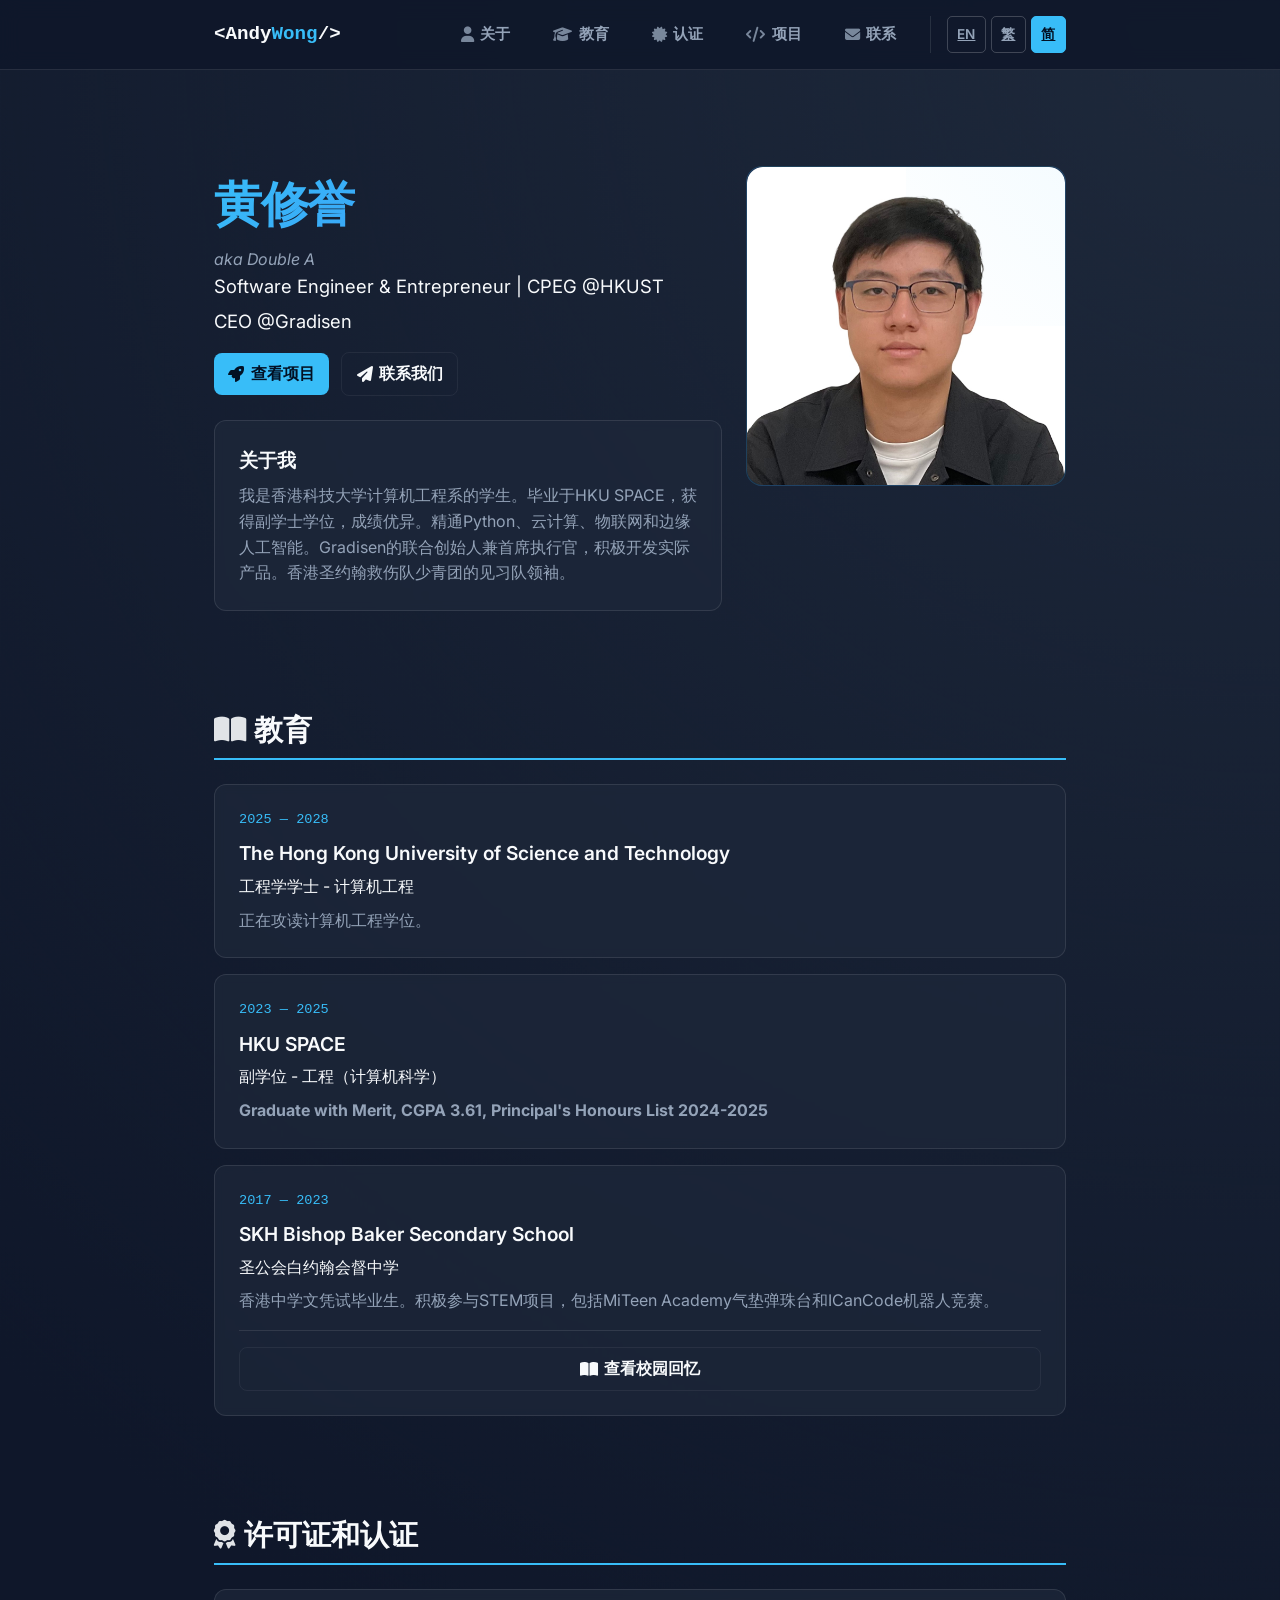
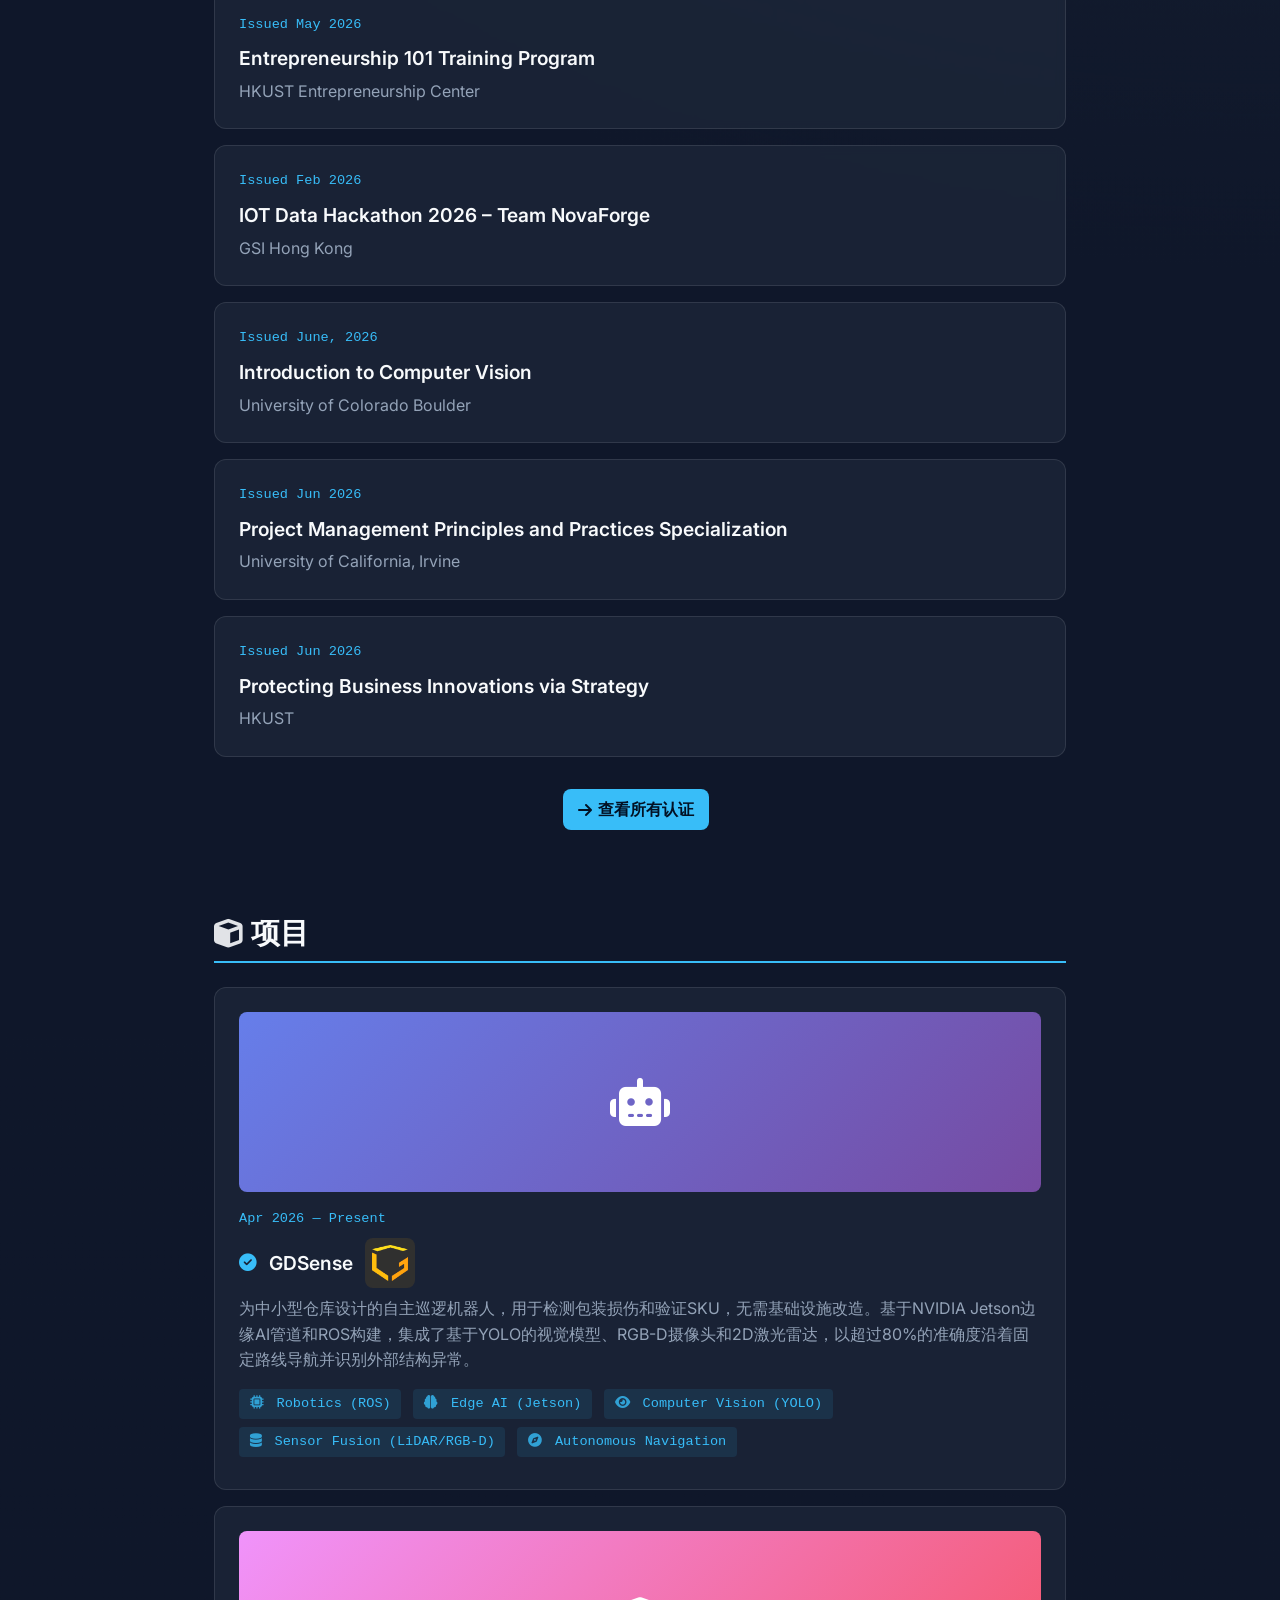
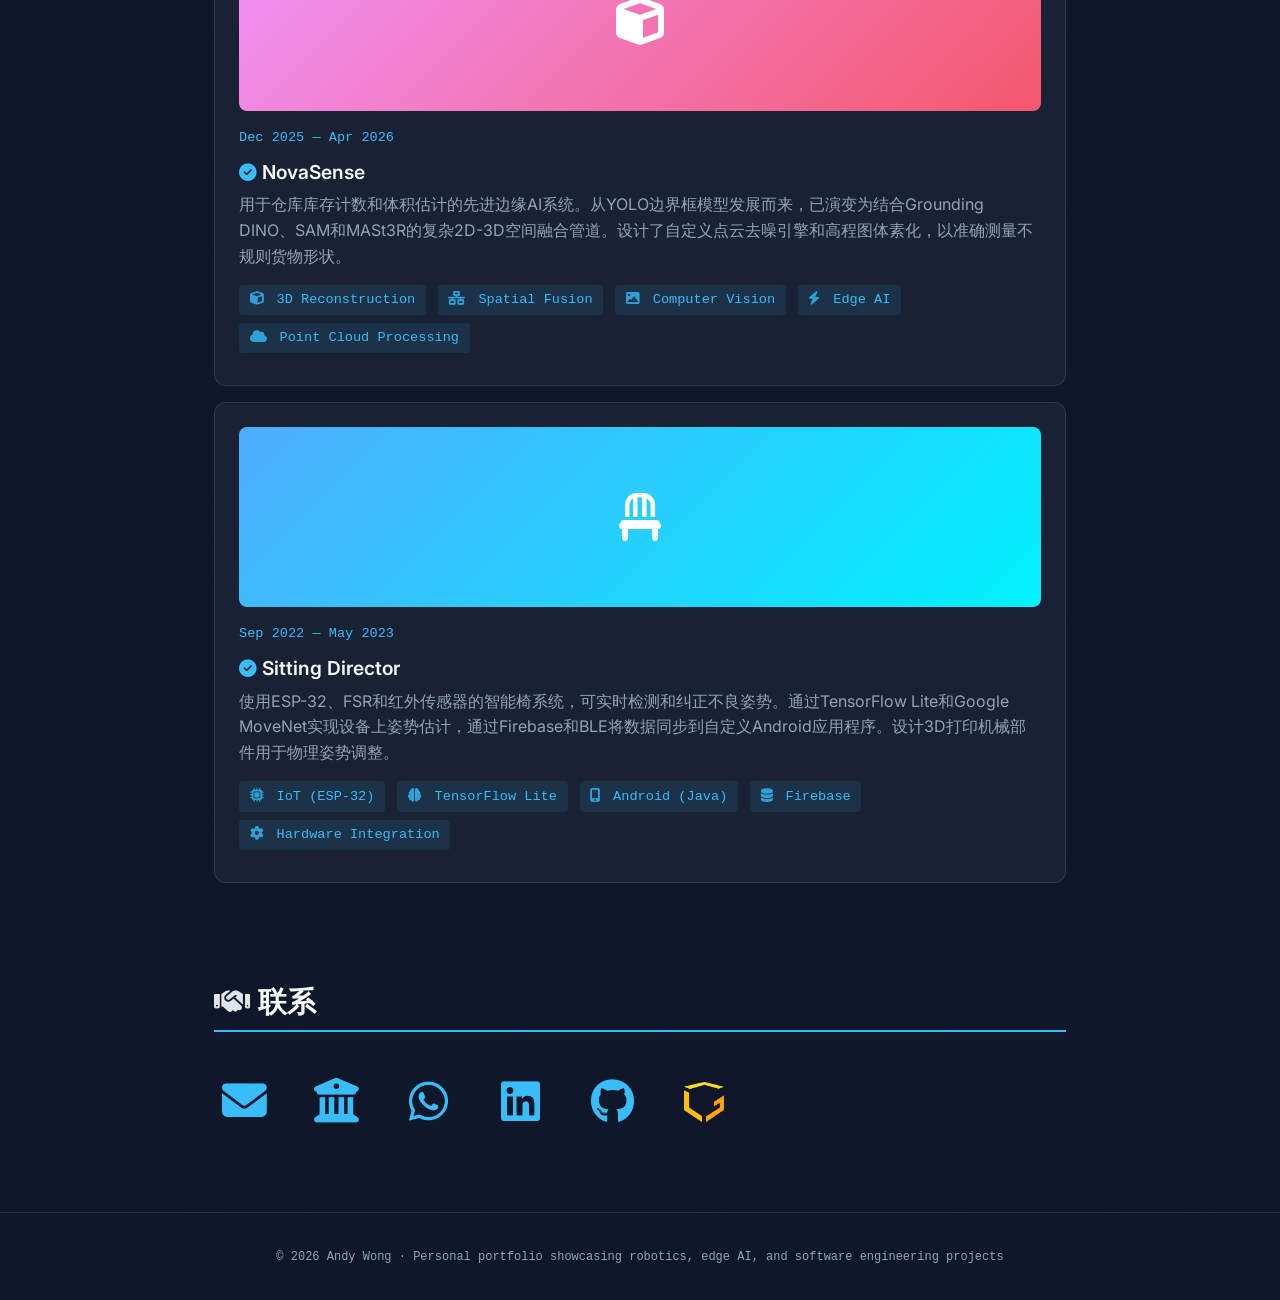
==== cn/index.html @ 6627f2ce "update lang and seo" ====
<!DOCTYPE html>
<html lang="zh-Hans" style="scroll-behavior: smooth;">
<head>
  <meta charset="UTF-8">
  <meta name="viewport" content="width=device-width, initial-scale=1.0">
  <meta name="description" content="Andy Wong (黄修誉, AA, DoubleA0605) 的作品集 - 软件工程师、创业家、Gradisen CEO。专精机器人、边缘AI、计算机视觉和物联网。">
  <meta name="keywords" content="Andy Wong, Wong Sau Yu, AA, AA_65, DoubleA0605, 黃修譽, sywongca, sywongca@connect.ust.hk, Gradisen, GDSense, NovaSense, NovaForge, software engineer, robotics, edge AI, computer vision, IoT, Python, YOLO, ROS, Jetson, entrepreneur, Hong Kong, HKUST, CEO, autonomous robot, warehouse automation, 3D reconstruction, point cloud processing">
  <meta name="author" content="Andy Wong">
  <meta name="theme-color" content="#0f172a">
  <meta property="og:title" content="Andy Wong | 软件工程师 & 创业家">
  <meta property="og:description" content="Andy Wong (黄修誉, AA, DoubleA0605) 的作品集 - 软件工程师、创业家、Gradisen CEO。专精机器人、边缘AI、计算机视觉和物联网。">
  <meta property="og:type" content="profile">
  <meta property="og:profile:first_name" content="Andy">
  <meta property="og:profile:last_name" content="Wong">
  <meta property="og:profile:username" content="DoubleA0605">
  <meta name="twitter:card" content="summary">
  <meta name="twitter:title" content="Andy Wong | 软件工程师 & 创业家">
  <meta name="twitter:description" content="Andy Wong (黄修誉, AA, DoubleA0605) 的作品集 - 软件工程师、创业家、Gradisen CEO。专精机器人、边缘AI、计算机视觉和物联网。">
  <link rel="canonical" href="https://sywongca.student.ust.hk/cn/">
  <link rel="alternate" hreflang="en" href="https://sywongca.student.ust.hk/en/">
  <link rel="alternate" hreflang="zh-Hant" href="https://sywongca.student.ust.hk/hk/">
  <link rel="alternate" hreflang="zh-Hans" href="https://sywongca.student.ust.hk/cn/">
  <link rel="alternate" hreflang="x-default" href="https://sywongca.student.ust.hk/en/">
  <link rel="icon" href="../images/DoubleA_2.png" type="image/png">
  <title>Andy Wong | 软件工程师 & 创业家</title>
  <link rel="stylesheet" href="../styles.css">
  <link href="https://fonts.googleapis.com/css2?family=Inter:wght@400;600;800&display=swap" rel="stylesheet">
  <link rel="stylesheet" href="https://cdnjs.cloudflare.com/ajax/libs/font-awesome/6.4.0/css/all.min.css">
  <script src="../script.js" defer></script>
  
  <!-- JSON-LD Structured Data -->
  <script type="application/ld+json">
  {
    "@context": "https://schema.org",
    "@type": "Person",
    "name": "Andy Wong",
    "alternateName": [
      "Wong Sau Yu",
      "Double A",
      "AA",
      "AA_65",
      "DoubleA0605",
      "sywongca",
      "黃修譽",
      "Andy Wong 黃修譽",
      "黃修譽 Andy Wong",
      "Sau Yu Wong",
      "黃修譽 Wong Sau Yu",
      "Wong Sau Yu 黃修譽"
    ],
    "url": "https://sywongca.student.ust.hk/cn/",
    "email": ["andywong@gradisen.com", "sywongca@connect.ust.hk"],
    "telephone": "+852-5572-7280",
    "jobTitle": ["Software Engineer", "Entrepreneur", "CEO"],
    "affiliation": [
      {
        "@type": "Organization",
        "name": "Gradisen",
        "url": "https://gradisen.com"
      },
      {
        "@type": "EducationalOrganization",
        "name": "The Hong Kong University of Science and Technology",
        "alternateName": "HKUST"
      }
    ],
    "knowsAbout": [
      "Robotics",
      "Edge AI",
      "Computer Vision",
      "IoT",
      "Python",
      "Machine Learning",
      "ROS",
      "NVIDIA Jetson",
      "YOLO",
      "Point Cloud Processing",
      "3D Reconstruction",
      "Autonomous Navigation",
      "Sensor Fusion",
      "Warehouse Automation",
      "Gradisen",
      "GDSense",
      "NovaSense",
      "NovaForge"
    ],
    "sameAs": [
      "https://www.linkedin.com/in/sau-yu-wong-192387375",
      "https://github.com/DoubleA0605",
      "https://gradisen.com",
      "mailto:sywongca@connect.ust.hk"
    ],
    "description": "Software Engineer and Entrepreneur specializing in robotics, edge AI, computer vision, and IoT. CEO of Gradisen. Creator of GDSense autonomous patrol robot and NovaSense 3D inventory system. Also known as AA, Double A, DoubleA0605, Wong Sau Yu, and 黃修譽."
  }
  </script>

  <script type="application/ld+json">
  {
    "@context": "https://schema.org",
    "@type": "BreadcrumbList",
    "itemListElement": [
      {
        "@type": "ListItem",
        "position": 1,
        "name": "Home",
        "item": "https://sywongca.student.ust.hk/cn/"
      },
      {
        "@type": "ListItem",
        "position": 2,
        "name": "About",
        "item": "https://sywongca.student.ust.hk/cn/#about"
      },
      {
        "@type": "ListItem",
        "position": 3,
        "name": "Projects",
        "item": "https://sywongca.student.ust.hk/cn/#projects"
      }
    ]
  }
  </script>

  <!-- Organization Schema for Gradisen -->
  <script type="application/ld+json">
  {
    "@context": "https://schema.org",
    "@type": "Organization",
    "name": "Gradisen",
    "url": "https://gradisen.com",
    "founder": {
      "@type": "Person",
      "name": "Andy Wong",
      "alternateName": ["Wong Sau Yu", "黃修譽", "DoubleA0605", "AA"]
    },
    "description": "Innovative robotics and edge AI solutions for warehouse automation",
    "knowsAbout": ["GDSense", "autonomous robots", "warehouse automation", "edge AI"]
  }
  </script>

  <!-- Software Application Schema for Projects -->
  <script type="application/ld+json">
  {
    "@context": "https://schema.org",
    "@type": "SoftwareApplication",
    "name": "GDSense",
    "description": "Autonomous patrol robot for warehouse package damage detection and SKU verification using edge AI and computer vision",
    "creator": {
      "@type": "Person",
      "name": "Andy Wong",
      "url": "https://sywongca.student.ust.hk"
    },
    "producer": {
      "@type": "Organization",
      "name": "Gradisen",
      "url": "https://gradisen.com"
    }
  }
  </script>

  <script type="application/ld+json">
  {
    "@context": "https://schema.org",
    "@type": "SoftwareApplication",
    "name": "NovaSense",
    "description": "Advanced edge AI system for warehouse inventory counting and volumetric estimation using 3D reconstruction and point cloud processing",
    "creator": {
      "@type": "Person",
      "name": "Andy Wong",
      "url": "https://sywongca.student.ust.hk"
    }
  }
  </script>

  <!-- WebSite Schema with Sitelinks Searchbox -->
  <script type="application/ld+json">
  {
    "@context": "https://schema.org",
    "@type": "WebSite",
    "name": "Andy Wong | Software Engineer & Entrepreneur",
    "alternateName": ["Andy Wong Portfolio", "DoubleA0605", "AA Portfolio"],
    "url": "https://sywongca.student.ust.hk/cn/",
    "description": "Portfolio of Andy Wong (黃修譽, AA, DoubleA0605) - Software Engineer, Entrepreneur, and CEO of Gradisen. Specializing in robotics, edge AI, computer vision, and IoT.",
    "inLanguage": ["zh-Hans"],
    "potentialAction": {
      "@type": "SearchAction",
      "target": {
        "@type": "EntryPoint",
        "urlTemplate": "https://sywongca.student.ust.hk/?s={search_term_string}"
      },
      "query-input": "required name=search_term_string"
    }
  }
  </script>

  <!-- FAQPage Schema for GEO - helps AI-powered search engines understand Q&A content -->
  <script type="application/ld+json">
  {
    "@context": "https://schema.org",
    "@type": "FAQPage",
    "mainEntity": [
      {
        "@type": "Question",
        "name": "Who is Andy Wong?",
        "acceptedAnswer": {
          "@type": "Answer",
          "text": "Andy Wong (also known as Wong Sau Yu, 黃修譽, Double A, AA, or DoubleA0605) is a Software Engineer and Entrepreneur based in Hong Kong. He is the CEO and Co-founder of Gradisen, a company specializing in robotics and edge AI solutions for warehouse automation. He is currently pursuing a BEng in Computer Engineering at HKUST."
        }
      },
      {
        "@type": "Question",
        "name": "What is Gradisen?",
        "acceptedAnswer": {
          "@type": "Answer",
          "text": "Gradisen is an innovative robotics and edge AI company founded by Andy Wong that develops autonomous solutions for warehouse automation. Its flagship product, GDSense, is an autonomous patrol robot that detects packaging damage and verifies SKUs using computer vision and sensor fusion technology."
        }
      },
      {
        "@type": "Question",
        "name": "What technologies does Andy Wong specialize in?",
        "acceptedAnswer": {
          "@type": "Answer",
          "text": "Andy Wong specializes in robotics (ROS), edge AI (NVIDIA Jetson), computer vision (YOLO, Grounding DINO, SAM), 3D reconstruction (MASt3R), point cloud processing, IoT (ESP-32), and full-stack development with Python. He also has expertise in autonomous navigation, sensor fusion (LiDAR/RGB-D), and warehouse automation systems."
        }
      },
      {
        "@type": "Question",
        "name": "What is GDSense?",
        "acceptedAnswer": {
          "@type": "Answer",
          "text": "GDSense is an autonomous patrol robot built by Andy Wong and Gradisen for small-to-medium warehouses. It uses an NVIDIA Jetson edge-AI pipeline with ROS, integrating a YOLO-based vision model, RGB-D camera, and 2D LiDAR to navigate fixed routes and detect packaging damage and verify SKUs with over 80% accuracy — all without requiring warehouse infrastructure modifications."
        }
      },
      {
        "@type": "Question",
        "name": "What projects has Andy Wong created?",
        "acceptedAnswer": {
          "@type": "Answer",
          "text": "Andy Wong has created several notable projects: GDSense (autonomous warehouse patrol robot), NovaSense (3D inventory counting system using edge AI and point cloud processing), and Sitting Director (smart posture-correcting chair with TensorFlow Lite and IoT). He also led Team NovaForge in the IOT Data Hackathon 2026."
        }
      }
    ]
  }
  </script>

  <!-- ProfilePage Schema -->
  <script type="application/ld+json">
  {
    "@context": "https://schema.org",
    "@type": "ProfilePage",
    "mainEntity": {
      "@type": "Person",
      "name": "Andy Wong",
      "alternateName": [
        "Wong Sau Yu",
        "Double A",
        "AA",
        "AA_65",
        "DoubleA0605",
        "sywongca",
        "黃修譽",
        "Andy Wong 黃修譽",
        "黃修譽 Andy Wong",
        "Sau Yu Wong",
        "黃修譽 Wong Sau Yu",
        "Wong Sau Yu 黃修譽"
      ],
      "url": "https://sywongca.student.ust.hk/cn/",
      "image": "https://sywongca.student.ust.hk/images/personal_image.png",
      "email": ["andywong@gradisen.com", "sywongca@connect.ust.hk"],
      "telephone": "+852-5572-7280",
      "jobTitle": ["Software Engineer", "Entrepreneur", "CEO"],
      "worksFor": {
        "@type": "Organization",
        "name": "Gradisen",
        "url": "https://gradisen.com"
      },
      "alumniOf": [
        {
          "@type": "CollegeOrUniversity",
          "name": "The Hong Kong University of Science and Technology",
          "alternateName": "HKUST"
        },
        {
          "@type": "CollegeOrUniversity",
          "name": "HKU SPACE"
        },
        {
          "@type": "School",
          "name": "SKH Bishop Baker Secondary School",
          "alternateName": "聖公會白約翰會督中學"
        }
      ],
      "knowsAbout": [
        "Robotics",
        "Edge AI",
        "Computer Vision",
        "IoT",
        "Python",
        "Machine Learning",
        "ROS",
        "NVIDIA Jetson",
        "YOLO",
        "3D Reconstruction",
        "Point Cloud Processing",
        "Autonomous Navigation",
        "Sensor Fusion",
        "Warehouse Automation"
      ],
      "sameAs": [
        "https://www.linkedin.com/in/sau-yu-wong-192387375",
        "https://github.com/DoubleA0605",
        "https://gradisen.com",
        "mailto:sywongca@connect.ust.hk"
      ],
      "description": "Software Engineer and Entrepreneur specializing in robotics, edge AI, computer vision, and IoT. CEO of Gradisen. Creator of GDSense autonomous patrol robot and NovaSense 3D inventory system."
    }
  }
  </script>
</head>
<body>

  <nav class="navbar">
    <div class="container nav-inner">
      <a href="../cn/index.html" class="logo">&lt;Andy<span>Wong</span>/&gt;</a>
      <button class="nav-toggle" aria-expanded="false" aria-label="Toggle navigation">
        <span class="hamburger"></span>
      </button>
      <div class="nav-menu">
        <ul class="nav-links">
          <li><a href="#about"><i class="fas fa-user"></i> <span data-i18n="navAbout">关于</span></a></li>
          <li><a href="#education"><i class="fas fa-graduation-cap"></i> <span data-i18n="navEducation">教育</span></a></li>
          <li><a href="#certifications"><i class="fas fa-certificate"></i> <span data-i18n="navCertifications">认证</span></a></li>
          <li><a href="#projects"><i class="fas fa-code"></i> <span data-i18n="navProjects">项目</span></a></li>
          <li><a href="#contact"><i class="fas fa-envelope"></i> <span data-i18n="navContact">联系</span></a></li>
        </ul>
        <div class="lang-switcher">
          <a href="../en/index.html" class="lang-btn" hreflang="en">EN</a>
          <a href="../hk/index.html" class="lang-btn" hreflang="zh-Hant">繁</a>
          <a href="../cn/index.html" class="lang-btn lang-active" hreflang="zh-Hans">简</a>
        </div>
      </div>
    </div>
  </nav>

  <main class="container" itemscope itemtype="https://schema.org/ProfilePage">
    
    <section id="about" class="hero" style="margin-top: 4rem;" itemprop="mainEntity" itemscope itemtype="https://schema.org/Person">
      <div class="hero-grid">
        <div class="hero-content">
          <h1 data-i18n="heroTitle" itemprop="name">黄修誉</h1>
          <p class="aka" data-i18n="heroAka">aka Double A</p>
          <p class="lead" data-i18n="heroSubtitle"><span itemprop="jobTitle">Software Engineer</span> & <span itemprop="jobTitle">Entrepreneur</span> | CPEG @HKUST </p>
          <p class="lead" data-i18n="heroSubtitle2">CEO @<span itemprop="worksFor" itemscope itemtype="https://schema.org/Organization"><span itemprop="url">Gradisen</span></span></p>

          <div class="hero-cta" style="margin-top:1rem;">
            <a class="btn" href="#projects"><i class="fas fa-rocket"></i> <span data-i18n="viewProjects">查看项目</span></a>
            <a class="btn btn-ghost" href="#contact"><i class="fas fa-paper-plane"></i> <span data-i18n="getInTouch">联系我们</span></a>
          </div>

          <div class="card" style="margin-top:1.5rem;">
            <h3 data-i18n="aboutMeTitle">关于我</h3>
            <p style="margin-top: 0.5rem;" data-i18n="aboutMeText" itemprop="description">我是香港科技大学计算机工程系的学生。毕业于HKU SPACE，获得副学士学位，成绩优异。精通Python、云计算、物联网和边缘人工智能。Gradisen的联合创始人兼首席执行官，积极开发实际产品。香港圣约翰救伤队少青团的见习队领袖。</p>
          </div>
        </div>
        <div class="hero-aside">
          <div class="hero-avatar highlight">
            <img src="../images/personal_image.png" alt="Andy Wong (黃修譽) - Software Engineer & Entrepreneur" width="320" height="320" loading="eager" decoding="async" itemprop="image">
          </div>
        </div>
      </div>
    </section>

    <section id="education">
      <h2><i class="fas fa-book-open"></i> <span data-i18n="educationTitle">教育</span></h2>
      
      <div class="card" itemscope itemtype="https://schema.org/EducationalOccupationalProgram">
        <div class="card-meta"><time datetime="2025">2025</time> — <time datetime="2028">2028</time></div>
        <h3 itemprop="provider" itemscope itemtype="https://schema.org/CollegeOrUniversity"><span itemprop="name">The Hong Kong University of Science and Technology</span></h3>
        <p style="color: var(--text-main); margin-bottom: 0.5rem;" data-i18n="hkustDegree" itemprop="name">工程学学士 - 计算机工程</p>
        <p data-i18n="hkustText">正在攻读计算机工程学位。</p>
      </div>

      <div class="card" itemscope itemtype="https://schema.org/EducationalOccupationalProgram">
        <div class="card-meta"><time datetime="2023">2023</time> — <time datetime="2025">2025</time></div>
        <h3 itemprop="provider" itemscope itemtype="https://schema.org/CollegeOrUniversity"><span itemprop="name">HKU SPACE</span></h3>
        <p style="color: var(--text-main); margin-bottom: 0.5rem;" data-i18n="hkuspaceDegree" itemprop="name">副学位 - 工程（计算机科学）</p>
        <p data-i18n="hkuspaceText"><strong>Graduate with Merit, CGPA 3.61, Principal's Honours List 2024-2025</strong> </p>
      </div>

      <div class="card" itemscope itemtype="https://schema.org/EducationalOccupationalProgram">
        <div class="card-meta"><time datetime="2017">2017</time> — <time datetime="2023">2023</time></div>
        <h3 itemprop="provider" itemscope itemtype="https://schema.org/School"><span itemprop="name">SKH Bishop Baker Secondary School</span></h3>
        <p style="color: var(--text-main); margin-bottom: 0.5rem;" data-i18n="skhbbssName" itemprop="name">圣公会白约翰会督中学</p>
        <p data-i18n="skhbbssText">香港中学文凭试毕业生。积极参与STEM项目，包括MiTeen Academy气垫弹珠台和ICanCode机器人竞赛。</p>
        <div style="margin-top: 1rem; padding-top: 1rem; border-top: 1px solid var(--border-color);">
          <a href="../cn/secondary-school.html" class="btn btn-ghost" style="width: 100%; text-align: center; justify-content: center;">
            <i class="fas fa-book-open"></i> <span data-i18n="seeSchoolMemories">查看校园回忆</span>
          </a>
        </div>
      </div>
    </section>

    <section id="certifications">
      <h2><i class="fas fa-award"></i> <span data-i18n="certificationsTitle">许可证和认证</span></h2>
      
      <div class="card">
        <div class="card-meta">Issued May 2026</div>
        <h3>Entrepreneurship 101 Training Program</h3>
        <p>HKUST Entrepreneurship Center</p>
      </div>

      <div class="card">
        <div class="card-meta">Issued Feb 2026</div>
        <h3>IOT Data Hackathon 2026 – Team NovaForge</h3>
        <p>GSI Hong Kong</p>
      </div>

      <div class="card">
        <div class="card-meta">Issued June, 2026</div>
        <h3>Introduction to Computer Vision</h3>
        <p>University of Colorado Boulder</p>
      </div>

      <div class="card">
        <div class="card-meta">Issued Jun 2026</div>
        <h3>Project Management Principles and Practices Specialization</h3>
        <p>University of California, Irvine</p>
      </div>

      <div class="card">
        <div class="card-meta">Issued Jun 2026</div>
        <h3>Protecting Business Innovations via Strategy</h3>
        <p>HKUST</p>
      </div>

      <div style="text-align: center; margin-top: 2rem;">
        <a href="../cn/certifications.html" class="btn"><i class="fas fa-arrow-right"></i> <span data-i18n="seeAllCertifications">查看所有认证</span></a>
      </div>
    </section>

    <section id="projects">
      <h2><i class="fas fa-cube"></i> <span data-i18n="projectsTitle">项目</span></h2>

      <div class="card project-card" itemscope itemtype="https://schema.org/SoftwareApplication">
        <div class="project-image" style="background: linear-gradient(135deg, #667eea 0%, #764ba2 100%); display: flex; align-items: center; justify-content: center; font-size: 3rem; color: white; min-height: 180px; border-radius: 8px; margin-bottom: 1rem;">
          <i class="fas fa-robot"></i>
        </div>
        <div class="card-meta"><time datetime="2026-04">Apr 2026</time> — Present</div>
        <h3 style="display: flex; align-items: center; flex-wrap: wrap; gap: 12px;">
          <i class="fas fa-check-circle" style="color: var(--accent-primary); font-size: 1.1rem;"></i> <span itemprop="name">GDSense</span>
          <a href="https://gradisen.com" target="_blank" rel="noopener noreferrer" class="btn-gradisen" title="Visit Gradisen">
            <img src="../images/gradisen-logo.png" alt="Gradisen" class="gradisen-logo" loading="lazy" decoding="async">
          </a>
        </h3>
        <p style="margin-bottom: 1rem; margin-top: 0.5rem;" data-i18n="gdSenseDesc" itemprop="description">为中小型仓库设计的自主巡逻机器人，用于检测包装损伤和验证SKU，无需基础设施改造。基于NVIDIA Jetson边缘AI管道和ROS构建，集成了基于YOLO的视觉模型、RGB-D摄像头和2D激光雷达，以超过80%的准确度沿着固定路线导航并识别外部结构异常。</p>
        <div>
          <span class="tech-tag"><i class="fas fa-microchip"></i> Robotics (ROS)</span>
          <span class="tech-tag"><i class="fas fa-brain"></i> Edge AI (Jetson)</span>
          <span class="tech-tag"><i class="fas fa-eye"></i> Computer Vision (YOLO)</span>
          <span class="tech-tag"><i class="fas fa-database"></i> Sensor Fusion (LiDAR/RGB-D)</span>
          <span class="tech-tag"><i class="fas fa-compass"></i> Autonomous Navigation</span>
        </div>
      </div>

      <div class="card project-card" itemscope itemtype="https://schema.org/SoftwareApplication">
        <div class="project-image" style="background: linear-gradient(135deg, #f093fb 0%, #f5576c 100%); display: flex; align-items: center; justify-content: center; font-size: 3rem; color: white; min-height: 180px; border-radius: 8px; margin-bottom: 1rem;">
          <i class="fas fa-cube"></i>
        </div>
        <div class="card-meta"><time datetime="2025-12">Dec 2025</time> — <time datetime="2026-04">Apr 2026</time></div>
        <h3><i class="fas fa-check-circle" style="color: var(--accent-primary); font-size: 1.1rem;"></i> <span itemprop="name">NovaSense</span></h3>
        <p style="margin-bottom: 1rem;" data-i18n="novaSenseDesc" itemprop="description">用于仓库库存计数和体积估计的先进边缘AI系统。从YOLO边界框模型发展而来，已演变为结合Grounding DINO、SAM和MASt3R的复杂2D-3D空间融合管道。设计了自定义点云去噪引擎和高程图体素化，以准确测量不规则货物形状。</p>
        <div>
          <span class="tech-tag"><i class="fas fa-cube"></i> 3D Reconstruction</span>
          <span class="tech-tag"><i class="fas fa-network-wired"></i> Spatial Fusion</span>
          <span class="tech-tag"><i class="fas fa-image"></i> Computer Vision</span>
          <span class="tech-tag"><i class="fas fa-bolt"></i> Edge AI</span>
          <span class="tech-tag"><i class="fas fa-cloud"></i> Point Cloud Processing</span>
        </div>
      </div>

      <div class="card project-card" itemscope itemtype="https://schema.org/SoftwareApplication">
        <div class="project-image" style="background: linear-gradient(135deg, #4facfe 0%, #00f2fe 100%); display: flex; align-items: center; justify-content: center; font-size: 3rem; color: white; min-height: 180px; border-radius: 8px; margin-bottom: 1rem;">
          <i class="fas fa-chair"></i>
        </div>
        <div class="card-meta"><time datetime="2022-09">Sep 2022</time> — <time datetime="2023-05">May 2023</time></div>
        <h3><i class="fas fa-check-circle" style="color: var(--accent-primary); font-size: 1.1rem;"></i> <span itemprop="name">Sitting Director</span></h3>
        <p style="margin-bottom: 1rem;" data-i18n="sittingDirectorDesc" itemprop="description">使用ESP-32、FSR和红外传感器的智能椅系统，可实时检测和纠正不良姿势。通过TensorFlow Lite和Google MoveNet实现设备上姿势估计，通过Firebase和BLE将数据同步到自定义Android应用程序。设计3D打印机械部件用于物理姿势调整。</p>
        <div>
          <span class="tech-tag"><i class="fas fa-microchip"></i> IoT (ESP-32)</span>
          <span class="tech-tag"><i class="fas fa-brain"></i> TensorFlow Lite</span>
          <span class="tech-tag"><i class="fas fa-mobile-alt"></i> Android (Java)</span>
          <span class="tech-tag"><i class="fas fa-database"></i> Firebase</span>
          <span class="tech-tag"><i class="fas fa-cog"></i> Hardware Integration</span>
        </div>
      </div>
    </section>

    <section id="contact">
      <h2><i class="fas fa-handshake"></i> <span data-i18n="contactTitle">联系</span></h2>
      <div class="contact-icons" itemscope itemtype="https://schema.org/ContactPoint">
        <meta itemprop="contactType" content="Professional contact">
        <a href="mailto:andywong@gradisen.com" class="icon-link" title="Email" itemprop="email">
          <i class="fas fa-envelope"></i>
          <span class="sr-only">Email Andy Wong</span>
        </a>

        <a href="mailto:sywongca@connect.ust.hk" class="icon-link" title="HKUST Email">
          <i class="fas fa-building-columns"></i>
          <span class="sr-only">HKUST Email: sywongca@connect.ust.hk</span>
        </a>
        
        <a href="https://wa.me/85255727280" target="_blank" rel="noopener noreferrer" class="icon-link" title="WhatsApp">
          <i class="fab fa-whatsapp"></i>
          <span class="sr-only">WhatsApp Andy Wong</span>
        </a>
        
        <a href="https://www.linkedin.com/in/sau-yu-wong-192387375" target="_blank" rel="noopener noreferrer" class="icon-link" title="LinkedIn" itemprop="sameAs">
          <i class="fab fa-linkedin"></i>
          <span class="sr-only">LinkedIn Profile</span>
        </a>
        
        <a href="https://github.com/DoubleA0605" target="_blank" rel="noopener noreferrer" class="icon-link" title="GitHub" itemprop="sameAs">
          <i class="fab fa-github"></i>
          <span class="sr-only">GitHub Profile</span>
        </a>

        <a href="https://gradisen.com" target="_blank" rel="noopener noreferrer" class="icon-link" title="Gradisen">
          <img src="../images/gradisen-logo.png" alt="Gradisen" class="gradisen-logo-icon" loading="lazy" decoding="async">
          <span class="sr-only">Gradisen Website</span>
        </a>
      </div>
    </section>

  </main>

  <footer itemscope itemtype="https://schema.org/WPFooter">
    <div class="container">
      <small>© <time datetime="2026">2026</time> <span itemprop="copyrightHolder">Andy Wong</span> · <span itemprop="description">Personal portfolio showcasing robotics, edge AI, and software engineering projects</span></small>
    </div>
  </footer>

</body>
</html>
---- styles.css ----
/* ---------------------------------
    GLOBAL & RESET (IT DARK THEME)
--------------------------------- */
:root {
  --bg-dark: #0f172a;
  --bg-card: rgba(30, 41, 59, 0.7);
  --text-main: #f8fafc;
  --text-muted: #94a3b8;
  --accent-primary: #38bdf8;
  --accent-secondary: #3b82f6;
  --border-color: rgba(255, 255, 255, 0.1);
}

* {
  margin: 0;
  padding: 0;
  box-sizing: border-box;
}

body {
  font-family: 'Inter', system-ui, -apple-system, sans-serif;
  background: var(--bg-dark);
  background-image: radial-gradient(circle at top right, #1e293b, transparent 40%),
                    radial-gradient(circle at bottom left, #0f172a, transparent 40%);
  color: var(--text-main);
  line-height: 1.6;
  min-height: 100vh;
  overflow-x: hidden;
}

.container {
  max-width: 900px;
  margin: 0 auto;
  padding: 0 24px;
}

/* ---------------------------------
    TYPOGRAPHY
--------------------------------- */
h1 {
  font-size: 3rem;
  font-weight: 800;
  letter-spacing: -0.03em;
  background: linear-gradient(135deg, var(--accent-primary), var(--accent-secondary));
  -webkit-background-clip: text;
  background-clip: text;
  color: transparent;
  margin-bottom: 0.5rem;
}

h2 {
  font-size: 1.8rem;
  font-weight: 700;
  margin: 3rem 0 1.5rem;
  display: inline-block;
  border-bottom: 2px solid var(--accent-primary);
  padding-bottom: 0.3rem;
  transition: all 0.3s ease;
  display: flex;
  align-items: center;
  gap: 0.5rem;
}

h2 i {
  opacity: 0.9;
  transition: all 0.3s ease;
}

section:hover h2 i {
  transform: rotate(10deg) scale(1.1);
  opacity: 1;
}

h3 {
  font-size: 1.2rem;
  font-weight: 600;
  color: var(--text-main);
  margin-bottom: 0.3rem;
}

p {
  color: var(--text-muted);
}

.tech-tag {
  font-family: 'Courier New', Courier, monospace;
  font-size: 0.85rem;
  color: var(--accent-primary);
  background: rgba(56, 189, 248, 0.1);
  padding: 0.2rem 0.6rem;
  border-radius: 4px;
  display: inline-block;
  margin-right: 0.5rem;
  margin-bottom: 0.5rem;
  transition: all 0.3s ease;
  border: 1px solid transparent;
}

.tech-tag:hover {
  background: rgba(56, 189, 248, 0.2);
  border-color: var(--accent-primary);
  transform: translateY(-2px);
}

.tech-tag i {
  margin-right: 0.3rem;
  opacity: 0.8;
}

/* ---------------------------------
    NAVBAR
--------------------------------- */
.navbar {
  background: rgba(15, 23, 42, 0.85);
  backdrop-filter: blur(10px);
  border-bottom: 1px solid var(--border-color);
  position: sticky;
  top: 0;
  z-index: 100;
}

.navbar .container {
  display: flex;
  justify-content: space-between;
  align-items: center;
  padding: 1rem 24px;
}

.logo {
  font-weight: 700;
  font-size: 1.2rem;
  color: var(--text-main);
  text-decoration: none;
  font-family: 'Courier New', Courier, monospace;
}

.logo span {
  color: var(--accent-primary);
}

.nav-links {
  display: flex;
  gap: 1.5rem;
  list-style: none;
}

.nav-links a {
  text-decoration: none;
  color: var(--text-muted);
  font-weight: 500;
  font-size: 0.95rem;
  transition: color 0.3s;
}

.nav-links a:hover {
  color: var(--accent-primary);
}

/* ---------------------------------
    CARDS & SECTIONS
--------------------------------- */
section {
  padding-top: 2rem;
}

.card {
  background: var(--bg-card);
  border: 1px solid var(--border-color);
  border-radius: 12px;
  padding: 1.5rem;
  margin-bottom: 1rem;
  backdrop-filter: blur(5px);
  transition: all 0.3s cubic-bezier(0.4, 0, 0.2, 1);
  position: relative;
  overflow: hidden;
}

.card::before {
  content: '';
  position: absolute;
  top: -50%;
  right: -50%;
  width: 200%;
  height: 200%;
  background: radial-gradient(circle, rgba(56, 189, 248, 0.1) 0%, transparent 70%);
  transition: all 0.6s ease;
  opacity: 0;
  pointer-events: none;
  z-index: 0;
}

.card > * {
  position: relative;
  z-index: 1;
}

.card:hover {
  transform: translateY(-6px);
  border-color: var(--accent-secondary);
  box-shadow: 0 20px 40px -15px rgba(59, 130, 246, 0.4);
}

/* Cards with clickable buttons inside — override overflow */
.card .btn {
  position: relative;
  z-index: 1;
}

.card:has(.btn) {
  overflow: visible;
}

.card-meta {
  font-size: 0.85rem;
  color: var(--accent-primary);
  margin-bottom: 0.5rem;
  font-family: 'Courier New', Courier, monospace;
}

.contact-grid {
  display: grid;
  grid-template-columns: repeat(auto-fit, minmax(250px, 1fr));
  gap: 1rem;
}

/* Icon-only contact links */
.contact-icons {
  display: flex;
  gap: 2rem;
  justify-content: flex-start;
  flex-wrap: wrap;
  margin-top: 1.5rem;
  padding: 1rem 0;
}

.icon-link {
  font-size: 2.8rem;
  color: var(--accent-primary);
  text-decoration: none;
  display: inline-flex;
  align-items: center;
  justify-content: center;
  width: 60px;
  height: 60px;
  border-radius: 12px;
  background: transparent;
  border: 2px solid transparent;
  transition: all 0.3s cubic-bezier(0.4, 0, 0.2, 1);
  position: relative;
  overflow: hidden;
}

.icon-link::before {
  content: '';
  position: absolute;
  top: -50%;
  left: -50%;
  width: 200%;
  height: 200%;
  background: radial-gradient(circle, rgba(56, 189, 248, 0.2), transparent);
  transition: all 0.6s ease;
  opacity: 0;
}

.icon-link:hover {
  color: var(--accent-secondary);
  background: rgba(56, 189, 248, 0.1);
  border-color: var(--accent-primary);
  transform: translateY(-6px) scale(1.12);
  box-shadow: 0 12px 24px rgba(56, 189, 248, 0.2);
}

.icon-link:hover::before {
  opacity: 1;
  top: -20%;
  left: -20%;
}

/* Gradisen Logo Button */
.btn-gradisen {
  display: inline-flex;
  align-items: center;
  justify-content: center;
  width: 50px;
  height: 50px;
  border-radius: 8px;
  background: rgba(255, 165, 0, 0.1);
  border: 2px solid transparent;
  text-decoration: none;
  cursor: pointer;
  transition: all 0.3s cubic-bezier(0.4, 0, 0.2, 1);
  position: relative;
  overflow: hidden;
}

.btn-gradisen::before {
  content: '';
  position: absolute;
  top: -50%;
  left: -50%;
  width: 200%;
  height: 200%;
  background: radial-gradient(circle, rgba(255, 165, 0, 0.3), transparent);
  transition: all 0.6s ease;
  opacity: 0;
}

.btn-gradisen:hover {
  background: rgba(255, 165, 0, 0.2);
  border-color: #FFA500;
  transform: translateY(-4px) scale(1.1);
  box-shadow: 0 12px 24px rgba(255, 165, 0, 0.25);
}

.btn-gradisen:hover::before {
  opacity: 1;
  top: -20%;
  left: -20%;
}

.gradisen-logo {
  width: 36px;
  height: 36px;
  filter: brightness(1.2);
  transition: all 0.3s ease;
}

.btn-gradisen:hover .gradisen-logo {
  filter: brightness(1.4) drop-shadow(0 0 8px rgba(255, 165, 0, 0.5));
}

.gradisen-logo-icon {
  width: 40px;
  height: 40px;
  filter: brightness(1.2);
  transition: all 0.3s ease;
}

.icon-link:has(.gradisen-logo-icon):hover .gradisen-logo-icon {
  filter: brightness(1.4) drop-shadow(0 0 8px rgba(255, 165, 0, 0.5));
}



.contact-icon {
  font-size: 2.5rem;
  color: var(--accent-primary);
  margin-bottom: 0.5rem;
  display: block;
  transition: all 0.3s ease;
}

.contact-card:hover .contact-icon {
  transform: translateY(-8px) scale(1.15);
  color: var(--accent-secondary);
  filter: drop-shadow(0 8px 12px rgba(56, 189, 248, 0.4));
}

/* School Memories Page */
.school-logo-img {
  display: block;
  margin: 0 auto;
  filter: drop-shadow(0 4px 12px rgba(0,0,0,0.3));
}

.project-image-img {
  display: block;
  object-fit: cover;
  transition: transform 0.3s ease;
}

.project-image-img:hover {
  transform: scale(1.02);
}

blockquote p {
  margin-bottom: 0.5rem;
}

blockquote p:last-child {
  margin-bottom: 0;
}

/* Utility buttons */
.btn {
  display: inline-block;
  background: var(--accent-primary);
  color: #021124;
  padding: 0.5rem 0.9rem;
  border-radius: 8px;
  font-weight: 700;
  text-decoration: none;
  margin-right: 0.5rem;
  transition: all 0.3s cubic-bezier(0.4, 0, 0.2, 1);
  position: relative;
  overflow: hidden;
  display: inline-flex;
  align-items: center;
  gap: 0.4rem;
}

.btn::before {
  content: '';
  position: absolute;
  top: 50%;
  left: 50%;
  width: 0;
  height: 0;
  border-radius: 50%;
  background: rgba(255, 255, 255, 0.2);
  transform: translate(-50%, -50%);
  transition: width 0.6s, height 0.6s;
  pointer-events: none;
  z-index: 0;
}

.btn i, .btn span {
  position: relative;
  z-index: 1;
}

.btn:hover {
  transform: translateY(-3px);
  box-shadow: 0 12px 24px rgba(56,189,248,0.3);
}

.btn:hover::before {
  width: 300px;
  height: 300px;
}

.btn-ghost { 
  background: transparent; 
  color: var(--text-main); 
  border: 1px solid rgba(255,255,255,0.06);
}

.btn-ghost:hover {
  background: rgba(56, 189, 248, 0.1);
  border-color: var(--accent-primary);
}

/* NAV - mobile toggle */
.nav-inner { align-items: center; }
.nav-toggle { display: none; background: transparent; border: none; cursor: pointer; padding: 8px; }
.hamburger { width: 22px; height: 2px; background: var(--text-main); display: inline-block; position: relative; }
.hamburger::before, .hamburger::after { content: ''; position: absolute; left: 0; width: 22px; height: 2px; background: var(--text-main); transition: transform 0.18s ease; }
.hamburger::before { top: -7px; }
.hamburger::after { top: 7px; }
.nav-menu { display: flex; }
.nav-links { display: flex; gap: 1.5rem; list-style: none; }
.nav-links a {
  text-decoration: none;
  color: var(--text-muted);
  font-weight: 600;
  transition: all 0.3s ease;
  display: inline-flex;
  align-items: center;
  gap: 0.4rem;
  padding: 0.4rem 0.6rem;
  border-radius: 6px;
}

.nav-links a i {
  font-size: 0.95rem;
  opacity: 0.8;
  transition: all 0.3s ease;
}
.nav-links a.active, .nav-links a:hover { color: var(--accent-primary); }

/* HERO */
.lead { font-size: 1.15rem; color: var(--text-main); margin-bottom: 0.3rem; }
.mono { font-family: 'Courier New', monospace; }
.small { font-size: 0.9rem; color: var(--text-muted); }
.accent { color: #4ade80; }
.aka { font-size: 1rem; color: var(--text-muted); margin-top: -0.25rem; font-style: italic; }
.hero-grid { display: grid; grid-template-columns: 1fr 320px; gap: 1.5rem; align-items: start; }
.hero-aside {
  display: flex;
  justify-content: center;
}
.hero-avatar {
  border-radius: 16px;
  overflow: hidden;
  line-height: 0;
}
.hero-avatar img {
  display: block;
  width: 100%;
  height: auto;
  border-radius: 16px;
  object-fit: cover;
  aspect-ratio: 1 / 1;
}
.hero-aside .highlight {
  background: linear-gradient(180deg, rgba(59,130,246,0.12), rgba(56,189,248,0.05));
  border: 1px solid rgba(56,189,248,0.15);
  position: relative;
  overflow: hidden;
}

.hero-aside .highlight::after {
  content: '';
  position: absolute;
  top: -50%;
  right: -50%;
  width: 100%;
  height: 100%;
  background: radial-gradient(circle at top right, rgba(56, 189, 248, 0.1), transparent);
  animation: shimmer 3s ease-in-out infinite;
}

@keyframes shimmer {
  0%, 100% { transform: translate(0, 0); opacity: 0.5; }
  50% { transform: translate(30px, 30px); opacity: 1; }
}

/* ---------------------------------
    CERTIFICATION SKILLS & SEARCH
--------------------------------- */
.skill-tag {
  display: inline-block;
  background: rgba(56, 189, 248, 0.15);
  color: #38bdf8;
  padding: 0.3rem 0.8rem;
  border-radius: 20px;
  font-size: 0.8rem;
  font-weight: 500;
  border: 1px solid rgba(56, 189, 248, 0.3);
  transition: all 0.3s ease;
}

.skill-tag:hover {
  background: rgba(56, 189, 248, 0.25);
  border-color: rgba(56, 189, 248, 0.6);
}

.cert-search-input {
  transition: all 0.3s ease;
  font-family: 'Inter', system-ui, -apple-system, sans-serif;
}

.cert-search-input:focus {
  outline: none;
  border-color: var(--accent-primary) !important;
  box-shadow: 0 0 0 3px rgba(56, 189, 248, 0.1);
  background-color: rgba(30, 41, 59, 0.95) !important;
}

.cert-card {
  transition: all 0.3s ease;
}

.cert-card.hidden {
  display: none;
}

.cert-card:hover {
  transform: translateY(-2px);
  border-color: rgba(56, 189, 248, 0.4);
}

/* Project Cards */
.project-card {
  animation: fadeInUp 0.6s ease-out forwards;
}

.project-card:nth-child(1) { animation-delay: 0.1s; }
.project-card:nth-child(2) { animation-delay: 0.2s; }
.project-card:nth-child(3) { animation-delay: 0.3s; }

@keyframes fadeInUp {
  from {
    opacity: 0;
    transform: translateY(20px);
  }
  to {
    opacity: 1;
    transform: translateY(0);
  }
}

.project-image {
  animation: gradientShift 3s ease infinite;
  background-size: 200% 200%;
}

@keyframes gradientShift {
  0% { background-position: 0% 50%; }
  50% { background-position: 100% 50%; }
  100% { background-position: 0% 50%; }
}

/* ---------------------------------
    FOOTER
--------------------------------- */
footer {
  text-align: center;
  padding: 2rem 0;
  margin-top: 4rem;
  border-top: 1px solid var(--border-color);
  color: var(--text-muted);
  font-size: 0.9rem;
  font-family: 'Courier New', Courier, monospace;
}

/* ---------------------------------
    LANGUAGE SWITCHER
--------------------------------- */
.nav-menu {
  display: flex;
  align-items: center;
  gap: 1.5rem;
}

.lang-switcher {
  display: flex;
  gap: 0.3rem;
  padding-left: 1rem;
  border-left: 1px solid var(--border-color);
}

.lang-btn {
  background: transparent;
  border: 1px solid rgba(255, 255, 255, 0.2);
  color: var(--text-muted);
  padding: 0.4rem 0.6rem;
  border-radius: 5px;
  font-size: 0.85rem;
  font-weight: 600;
  cursor: pointer;
  transition: all 0.3s ease;
  font-family: 'Inter', system-ui, -apple-system, sans-serif;
}

.lang-btn:hover {
  border-color: var(--accent-primary);
  color: var(--accent-primary);
}

.lang-btn.lang-active {
  background: var(--accent-primary);
  color: #021124;
  border-color: var(--accent-primary);
}

/* ---------------------------------
    RESPONSIVE
--------------------------------- */
@media (max-width: 600px) {
  h1 { font-size: 2.2rem; }
  .nav-toggle { display: inline-flex; }
  .nav-menu { position: absolute; right: 24px; top: 64px; background: rgba(6,10,20,0.6); border-radius: 10px; padding: 12px; display: none; flex-direction: column; gap: 1rem; }
  .nav-menu.open { display: flex; }
  .nav-links { display: flex; flex-direction: column; gap: 0.6rem; }
  .lang-switcher { padding-left: 0; border-left: none; }
  .hero-grid { grid-template-columns: 1fr; }
  .hero-aside { order: -1; position: static; max-width: 240px; margin: 0 auto 1rem; }
  .projects-grid { grid-template-columns: 1fr; }
}

/* ---------------------------------
    ACCESSIBILITY
--------------------------------- */
/* Screen-reader-only text (for SEO and a11y) */
.sr-only {
  position: absolute;
  width: 1px;
  height: 1px;
  padding: 0;
  margin: -1px;
  overflow: hidden;
  clip: rect(0, 0, 0, 0);
  white-space: nowrap;
  border: 0;
}

/* Visible focus ring for keyboard navigation */
a:focus-visible,
button:focus-visible,
input:focus-visible {
  outline: 2px solid var(--accent-primary);
  outline-offset: 2px;
  border-radius: 4px;
}

/* Skip to main content link (hidden until focused) */
.skip-link {
  position: absolute;
  top: -100%;
  left: 16px;
  background: var(--accent-primary);
  color: #021124;
  padding: 0.5rem 1rem;
  border-radius: 0 0 8px 8px;
  font-weight: 700;
  font-size: 0.9rem;
  z-index: 200;
  text-decoration: none;
  transition: top 0.2s ease;
}

.skip-link:focus {
  top: 0;
}

/* Breadcrumb navigation */
nav[aria-label="Breadcrumb"] a {
  text-decoration: none;
}

nav[aria-label="Breadcrumb"] a:hover {
  text-decoration: underline;
}

/* ---------------------------------
    PREFERS-REDUCED-MOTION
--------------------------------- */
@media (prefers-reduced-motion: reduce) {
  *,
  *::before,
  *::after {
    animation-duration: 0.01ms !important;
    animation-iteration-count: 1 !important;
    transition-duration: 0.01ms !important;
    scroll-behavior: auto !important;
  }
}

/* ---------------------------------
    PRINT STYLES (SEO: makes content crawlable in print format)
--------------------------------- */
@media print {
  /* Dark theme to light for print */
  body {
    background: #fff !important;
    background-image: none !important;
    color: #000 !important;
    font-size: 12pt;
  }

  /* Hide non-essential elements */
  .navbar,
  .nav-toggle,
  .lang-switcher,
  footer,
  .hero-cta,
  .btn,
  .contact-icons,
  .cert-search-input,
  .cert-filter-info,
  nav[aria-label="Breadcrumb"] {
    display: none !important;
  }

  /* Ensure links are visible */
  a {
    color: #000 !important;
    text-decoration: underline;
  }

  /* Remove backgrounds and shadows */
  .card,
  .card::before,
  .hero-avatar.highlight,
  .hero-aside .highlight::after {
    background: none !important;
    border: 1px solid #ccc !important;
    box-shadow: none !important;
    backdrop-filter: none !important;
  }

  .card:hover {
    transform: none !important;
    box-shadow: none !important;
  }

  /* Typography adjustments */
  h1 {
    background: none !important;
    -webkit-background-clip: unset !important;
    background-clip: unset !important;
    color: #000 !important;
    font-size: 24pt;
  }

  h2 {
    border-bottom-color: #000 !important;
  }

  h3, p, .card-meta {
    color: #000 !important;
  }

  .tech-tag, .skill-tag {
    background: #f0f0f0 !important;
    color: #000 !important;
    border: 1px solid #999 !important;
  }

  /* Show full URLs after links */
  a[href^="http"]::after {
    content: " (" attr(href) ")";
    font-size: 0.8em;
    color: #666;
  }

  a[href^="mailto"]::after {
    content: " (" attr(href) ")";
    font-size: 0.8em;
  }

  /* Keep images contained */
  img {
    max-width: 100% !important;
    page-break-inside: avoid;
  }

  /* Avoid page breaks inside cards */
  .card {
    page-break-inside: avoid;
    break-inside: avoid;
  }

  section {
    page-break-before: auto;
  }

  .container {
    max-width: 100%;
    padding: 0;
  }
}
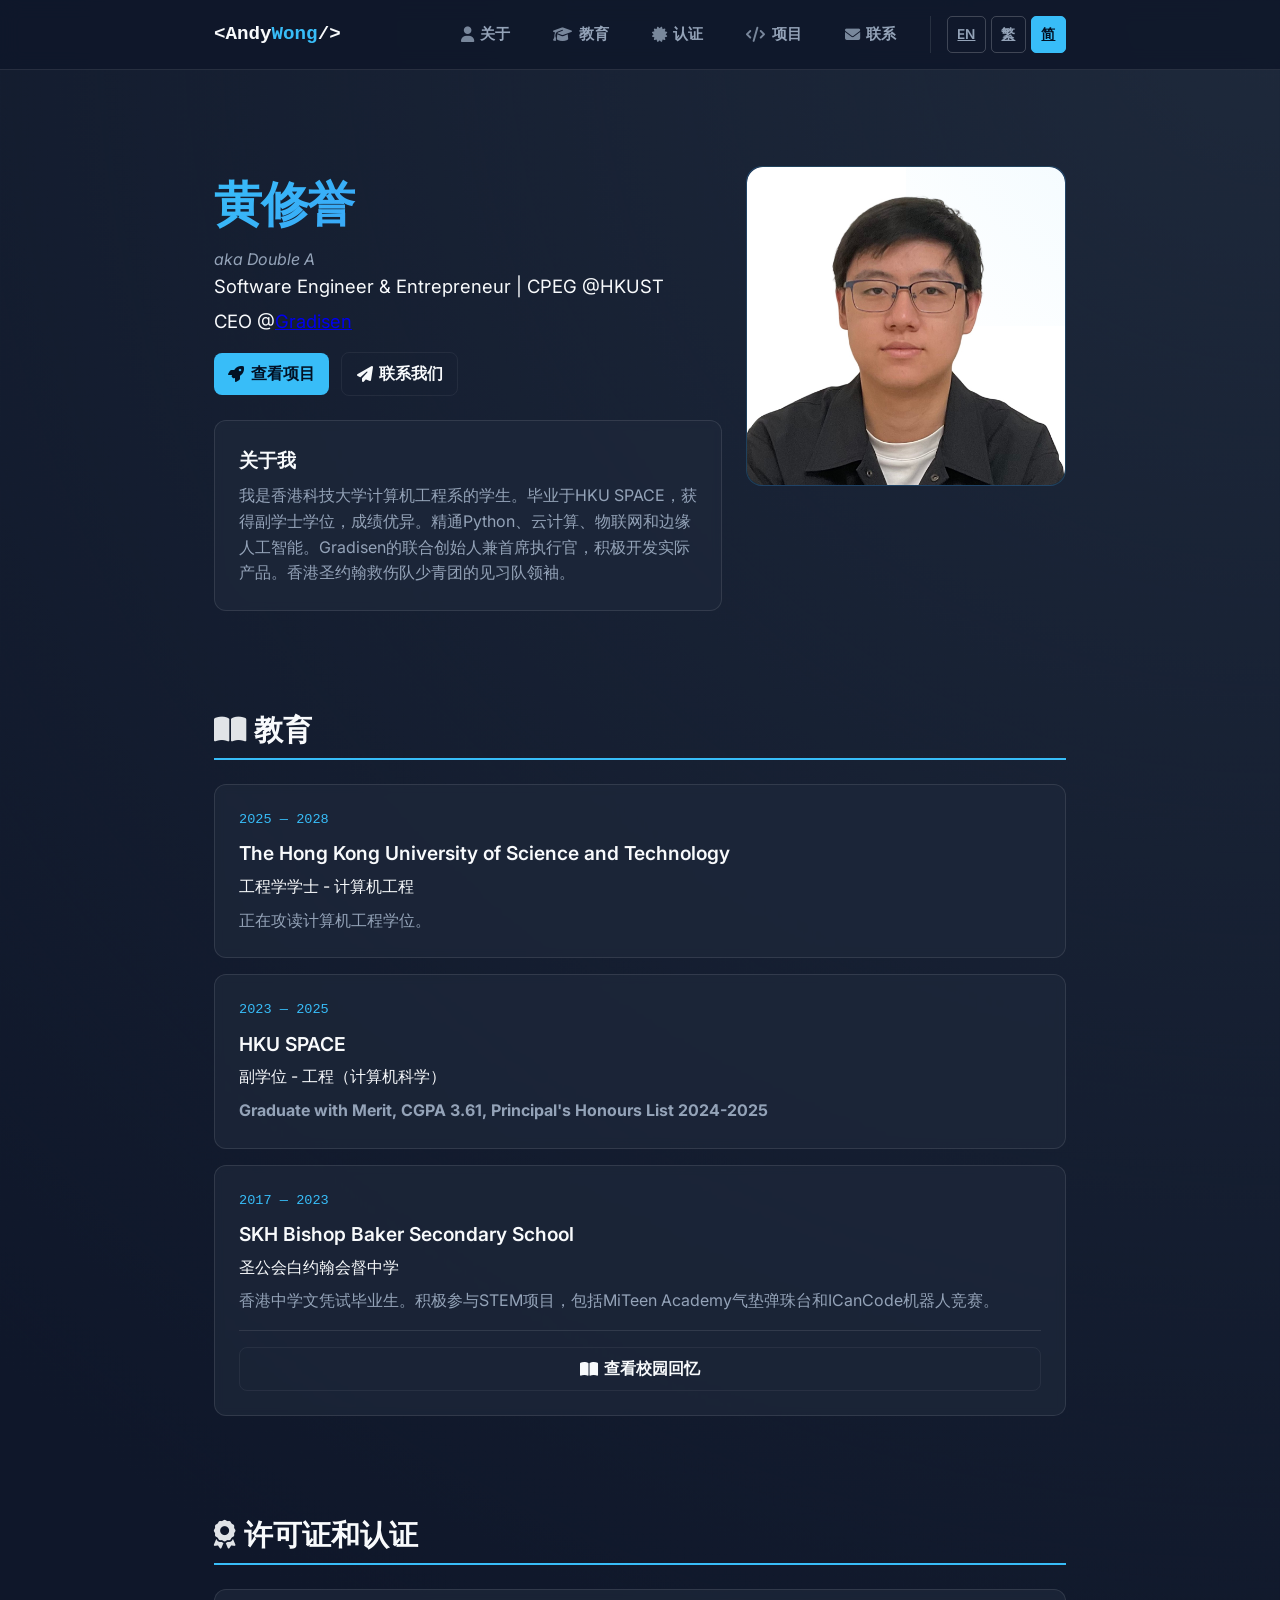
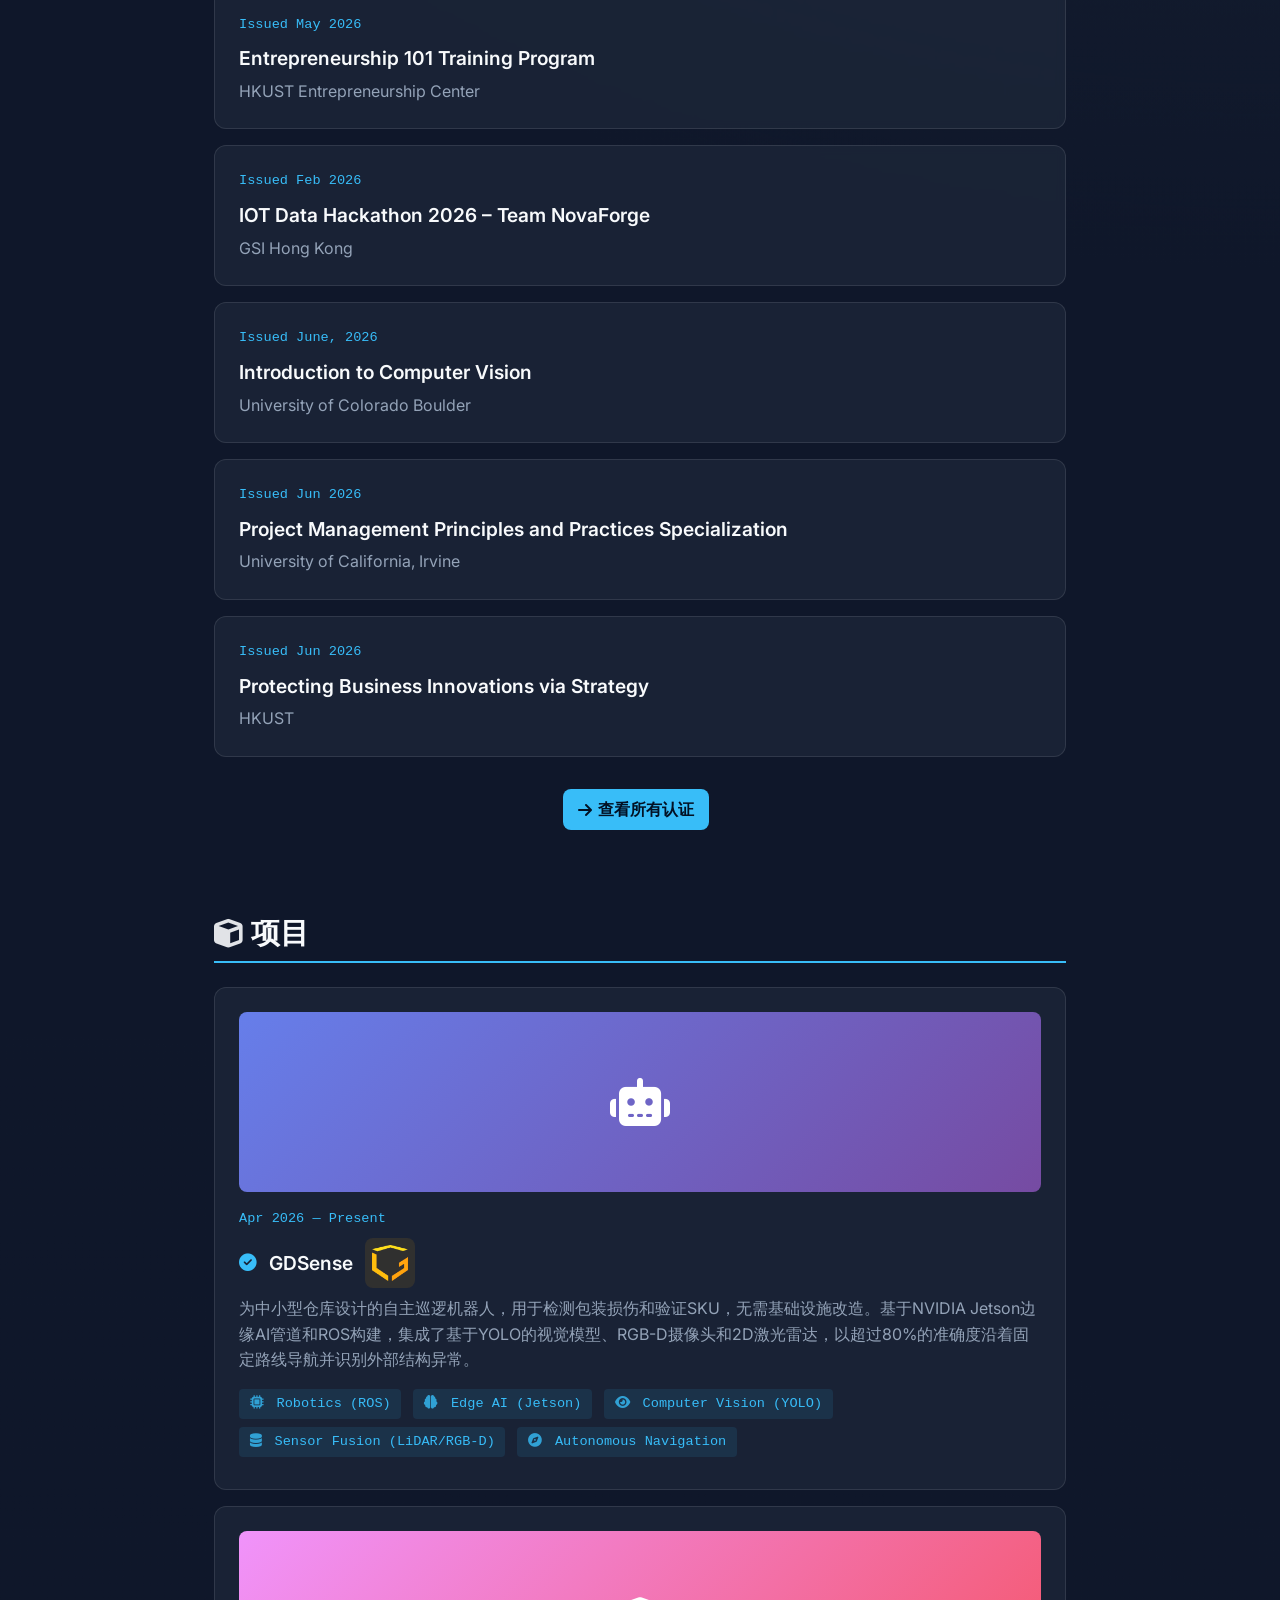
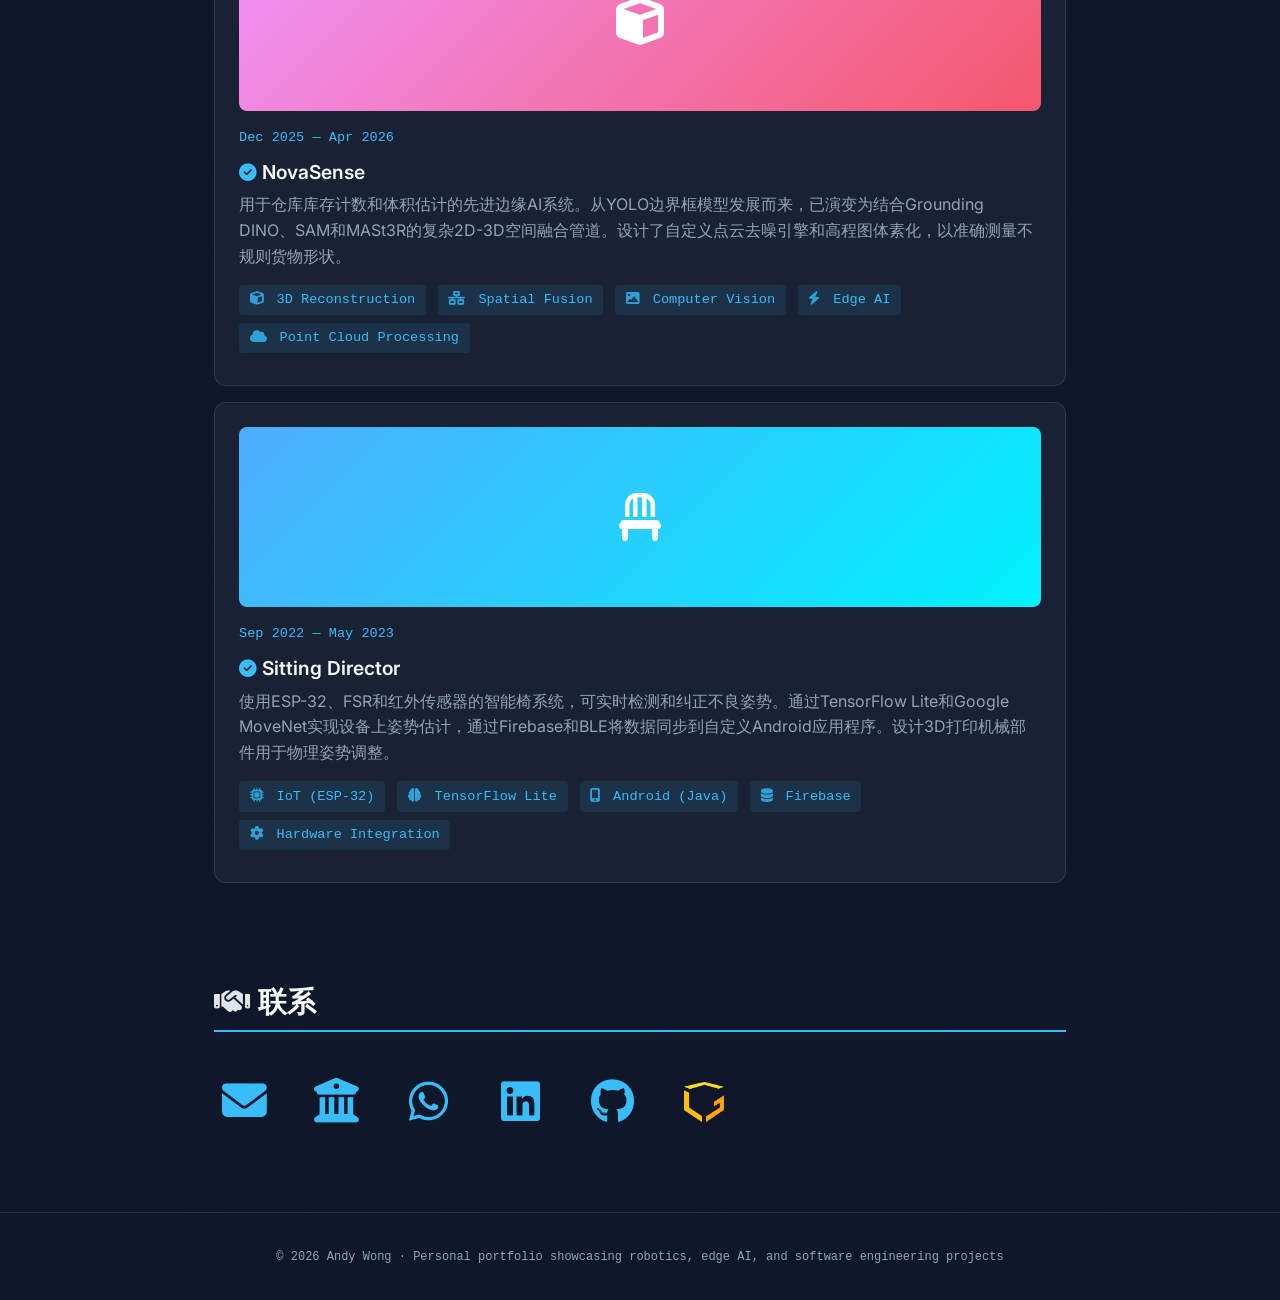
==== commit b09dab81: "icon update" ====
--- a/cn/index.html
+++ b/cn/index.html
@@ -3,25 +3,27 @@
 <head>
   <meta charset="UTF-8">
   <meta name="viewport" content="width=device-width, initial-scale=1.0">
-  <meta name="description" content="Andy Wong (黄修誉, AA, DoubleA0605) 的作品集 - 软件工程师、创业家、Gradisen CEO。专精机器人、边缘AI、计算机视觉和物联网。">
+  <meta name="description" content="Andy Wong (黃修譽, AA, DoubleA0605) - Software Engineer & Entrepreneur. CEO of Gradisen. Specialized in robotics, edge AI, computer vision, and IoT. Creator of GDSense autonomous robot and NovaSense 3D inventory system. BEng Computer Engineering @HKUST.">
   <meta name="keywords" content="Andy Wong, Wong Sau Yu, AA, AA_65, DoubleA0605, 黃修譽, sywongca, sywongca@connect.ust.hk, Gradisen, GDSense, NovaSense, NovaForge, software engineer, robotics, edge AI, computer vision, IoT, Python, YOLO, ROS, Jetson, entrepreneur, Hong Kong, HKUST, CEO, autonomous robot, warehouse automation, 3D reconstruction, point cloud processing">
   <meta name="author" content="Andy Wong">
   <meta name="theme-color" content="#0f172a">
-  <meta property="og:title" content="Andy Wong | 软件工程师 & 创业家">
-  <meta property="og:description" content="Andy Wong (黄修誉, AA, DoubleA0605) 的作品集 - 软件工程师、创业家、Gradisen CEO。专精机器人、边缘AI、计算机视觉和物联网。">
+  <meta property="og:title" content="Andy Wong | Software Engineer & Entrepreneur">
+  <meta property="og:description" content="Portfolio showcasing Gradisen, GDSense, NovaSense & NovaForge - innovative projects in robotics, edge AI, computer vision, 3D reconstruction, and warehouse automation.">
   <meta property="og:type" content="profile">
   <meta property="og:profile:first_name" content="Andy">
   <meta property="og:profile:last_name" content="Wong">
   <meta property="og:profile:username" content="DoubleA0605">
   <meta name="twitter:card" content="summary">
-  <meta name="twitter:title" content="Andy Wong | 软件工程师 & 创业家">
-  <meta name="twitter:description" content="Andy Wong (黄修誉, AA, DoubleA0605) 的作品集 - 软件工程师、创业家、Gradisen CEO。专精机器人、边缘AI、计算机视觉和物联网。">
+  <meta name="twitter:title" content="Andy Wong | Software Engineer & Entrepreneur">
+  <meta name="twitter:description" content="Portfolio: Gradisen (CEO), GDSense (autonomous robot), NovaSense (3D inventory), NovaForge (IoT hackathon). Robotics, edge AI, computer vision expert.">
   <link rel="canonical" href="https://sywongca.student.ust.hk/cn/">
   <link rel="alternate" hreflang="en" href="https://sywongca.student.ust.hk/en/">
   <link rel="alternate" hreflang="zh-Hant" href="https://sywongca.student.ust.hk/hk/">
   <link rel="alternate" hreflang="zh-Hans" href="https://sywongca.student.ust.hk/cn/">
   <link rel="alternate" hreflang="x-default" href="https://sywongca.student.ust.hk/en/">
-  <link rel="icon" href="../images/DoubleA_2.png" type="image/png">
+  <link rel="icon" type="image/x-icon" href="../images/favicon.ico">
+  <link rel="icon" type="image/png" sizes="32x32" href="../images/favicon.ico">
+  <link rel="apple-touch-icon" sizes="180x180" href="../images/apple-touch-icon.png">
   <title>Andy Wong | 软件工程师 & 创业家</title>
   <link rel="stylesheet" href="../styles.css">
   <link href="https://fonts.googleapis.com/css2?family=Inter:wght@400;600;800&display=swap" rel="stylesheet">
@@ -351,7 +353,7 @@
           <h1 data-i18n="heroTitle" itemprop="name">黄修誉</h1>
           <p class="aka" data-i18n="heroAka">aka Double A</p>
           <p class="lead" data-i18n="heroSubtitle"><span itemprop="jobTitle">Software Engineer</span> & <span itemprop="jobTitle">Entrepreneur</span> | CPEG @HKUST </p>
-          <p class="lead" data-i18n="heroSubtitle2">CEO @<span itemprop="worksFor" itemscope itemtype="https://schema.org/Organization"><span itemprop="url">Gradisen</span></span></p>
+          <p class="lead" data-i18n="heroSubtitle2">CEO @<span itemprop="worksFor" itemscope itemtype="https://schema.org/Organization"><a href="https://gradisen.com" target="_blank" rel="noopener noreferrer" itemprop="url"><span itemprop="name">Gradisen</span></a></span></p>
 
           <div class="hero-cta" style="margin-top:1rem;">
             <a class="btn" href="#projects"><i class="fas fa-rocket"></i> <span data-i18n="viewProjects">查看项目</span></a>
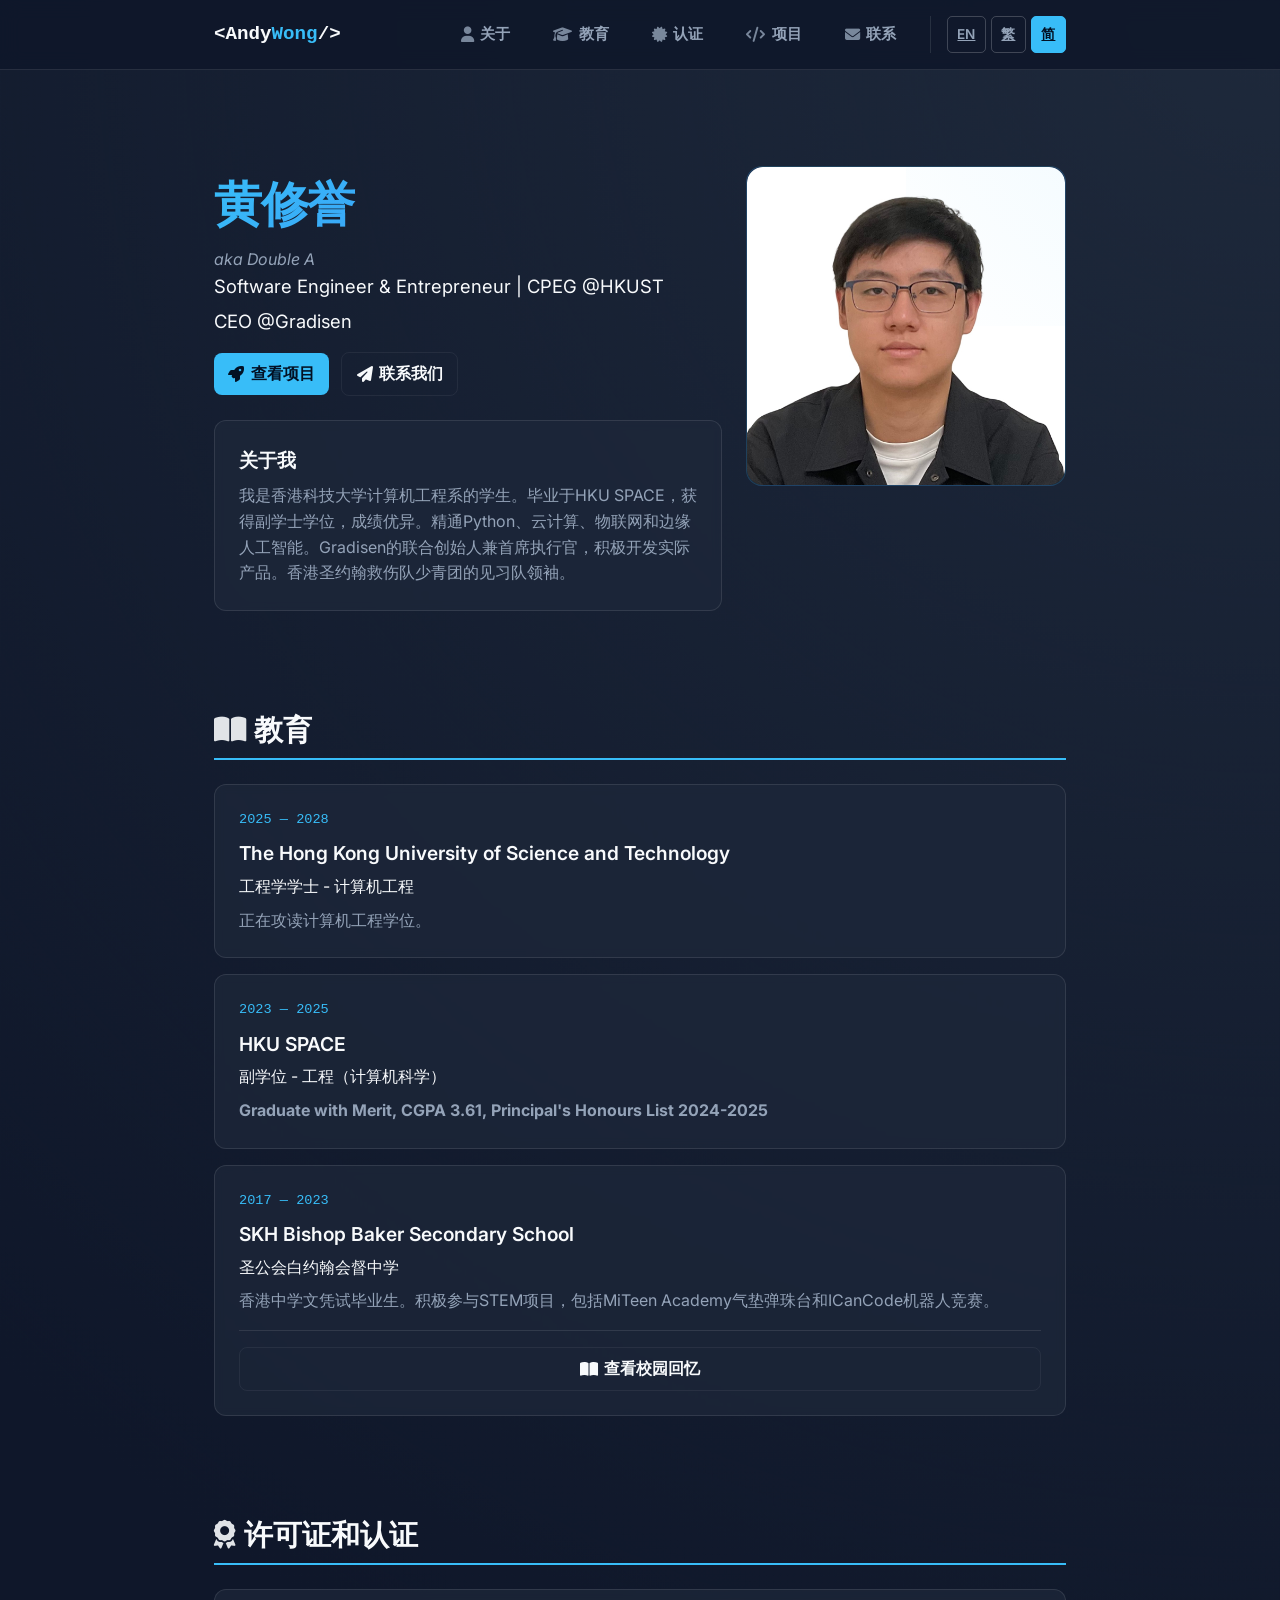
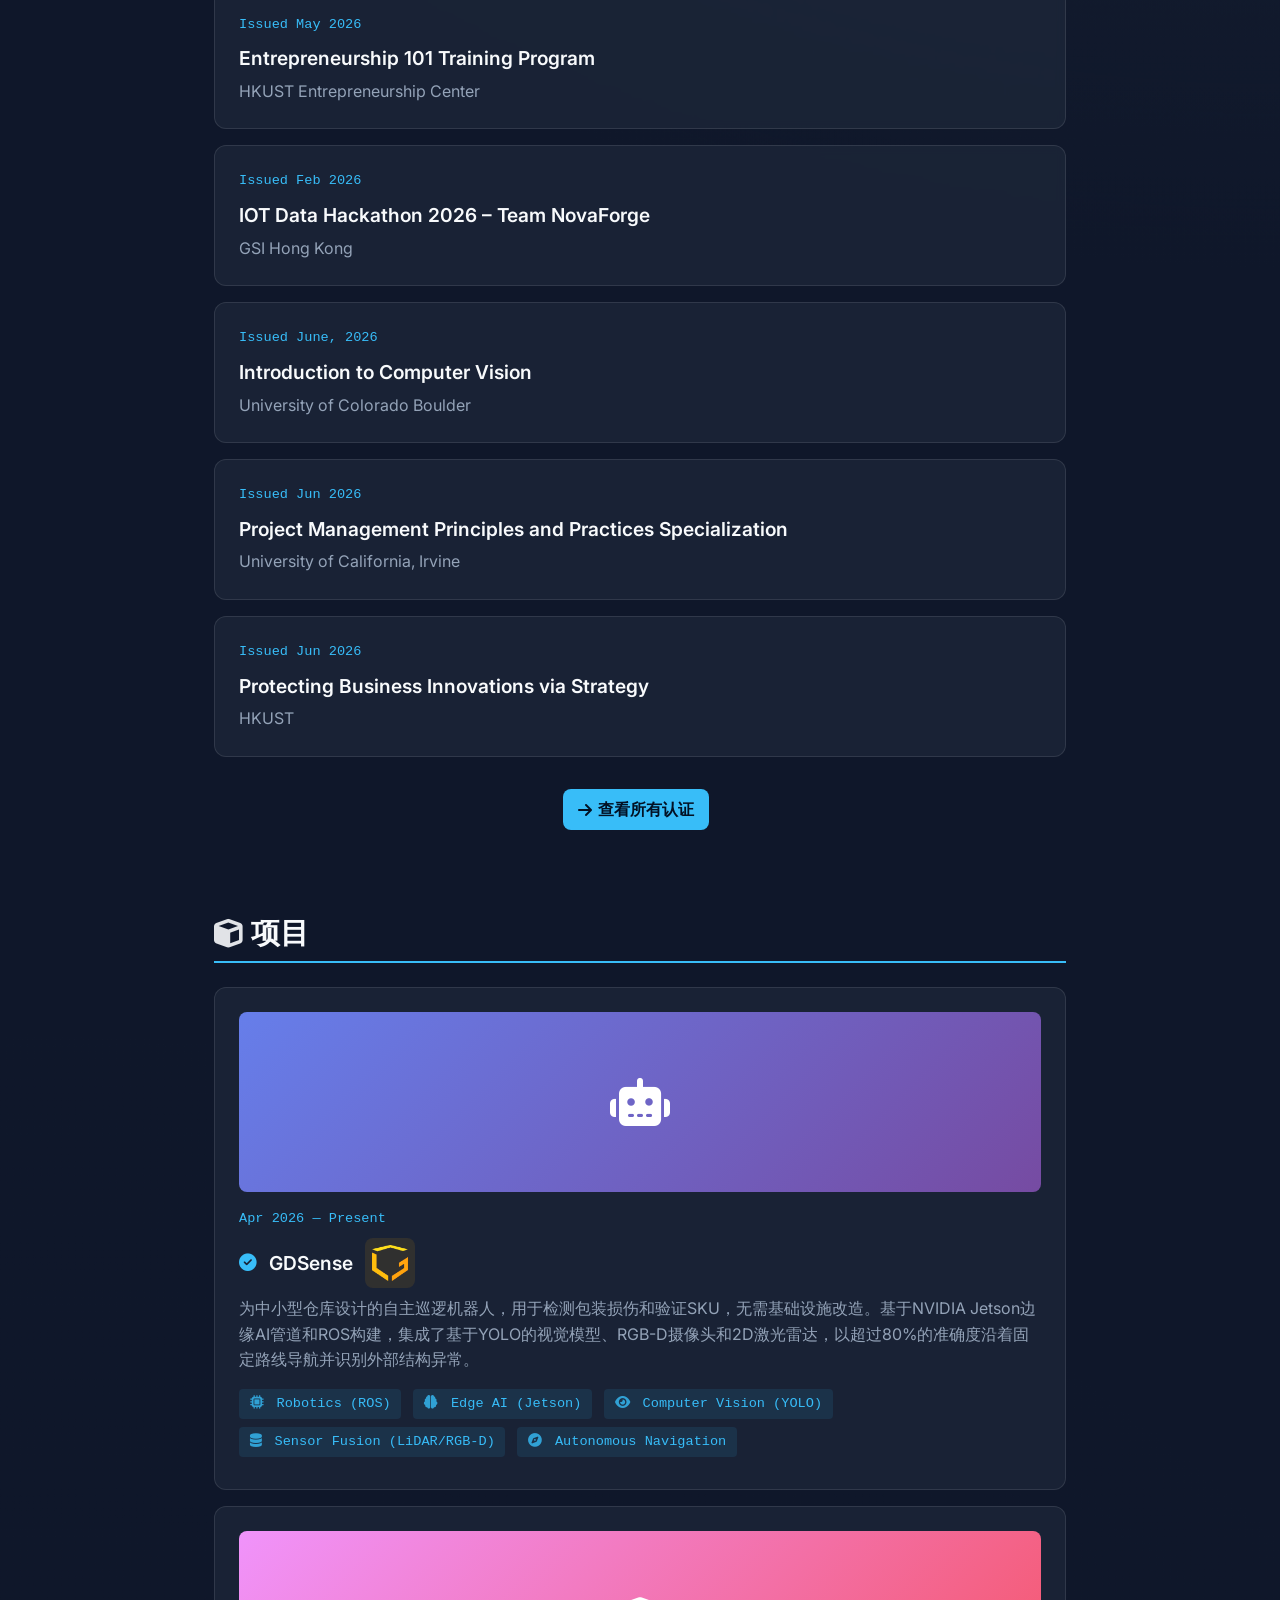
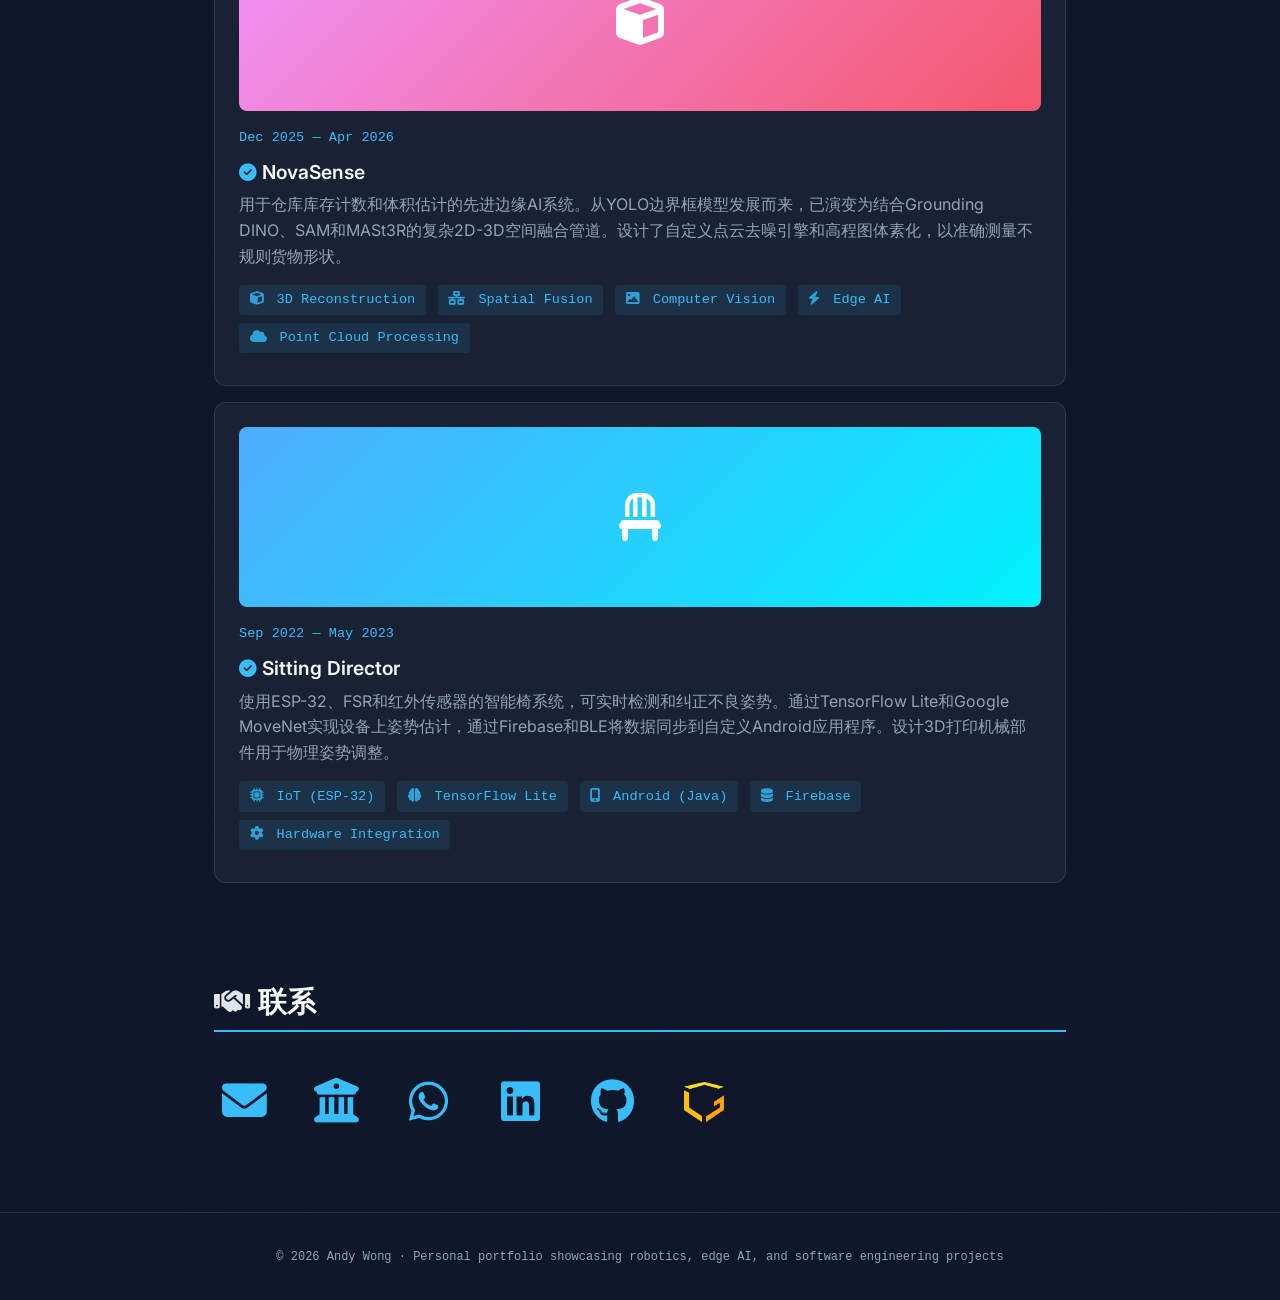
==== commit 1c3d3f5a: "update" ====
--- a/cn/index.html
+++ b/cn/index.html
@@ -353,7 +353,7 @@
           <h1 data-i18n="heroTitle" itemprop="name">黄修誉</h1>
           <p class="aka" data-i18n="heroAka">aka Double A</p>
           <p class="lead" data-i18n="heroSubtitle"><span itemprop="jobTitle">Software Engineer</span> & <span itemprop="jobTitle">Entrepreneur</span> | CPEG @HKUST </p>
-          <p class="lead" data-i18n="heroSubtitle2">CEO @<span itemprop="worksFor" itemscope itemtype="https://schema.org/Organization"><a href="https://gradisen.com" target="_blank" rel="noopener noreferrer" itemprop="url"><span itemprop="name">Gradisen</span></a></span></p>
+          <p class="lead" data-i18n="heroSubtitle2">CEO @<span itemprop="worksFor" itemscope itemtype="https://schema.org/Organization"><span itemprop="name">Gradisen</span></span></p>
 
           <div class="hero-cta" style="margin-top:1rem;">
             <a class="btn" href="#projects"><i class="fas fa-rocket"></i> <span data-i18n="viewProjects">查看项目</span></a>
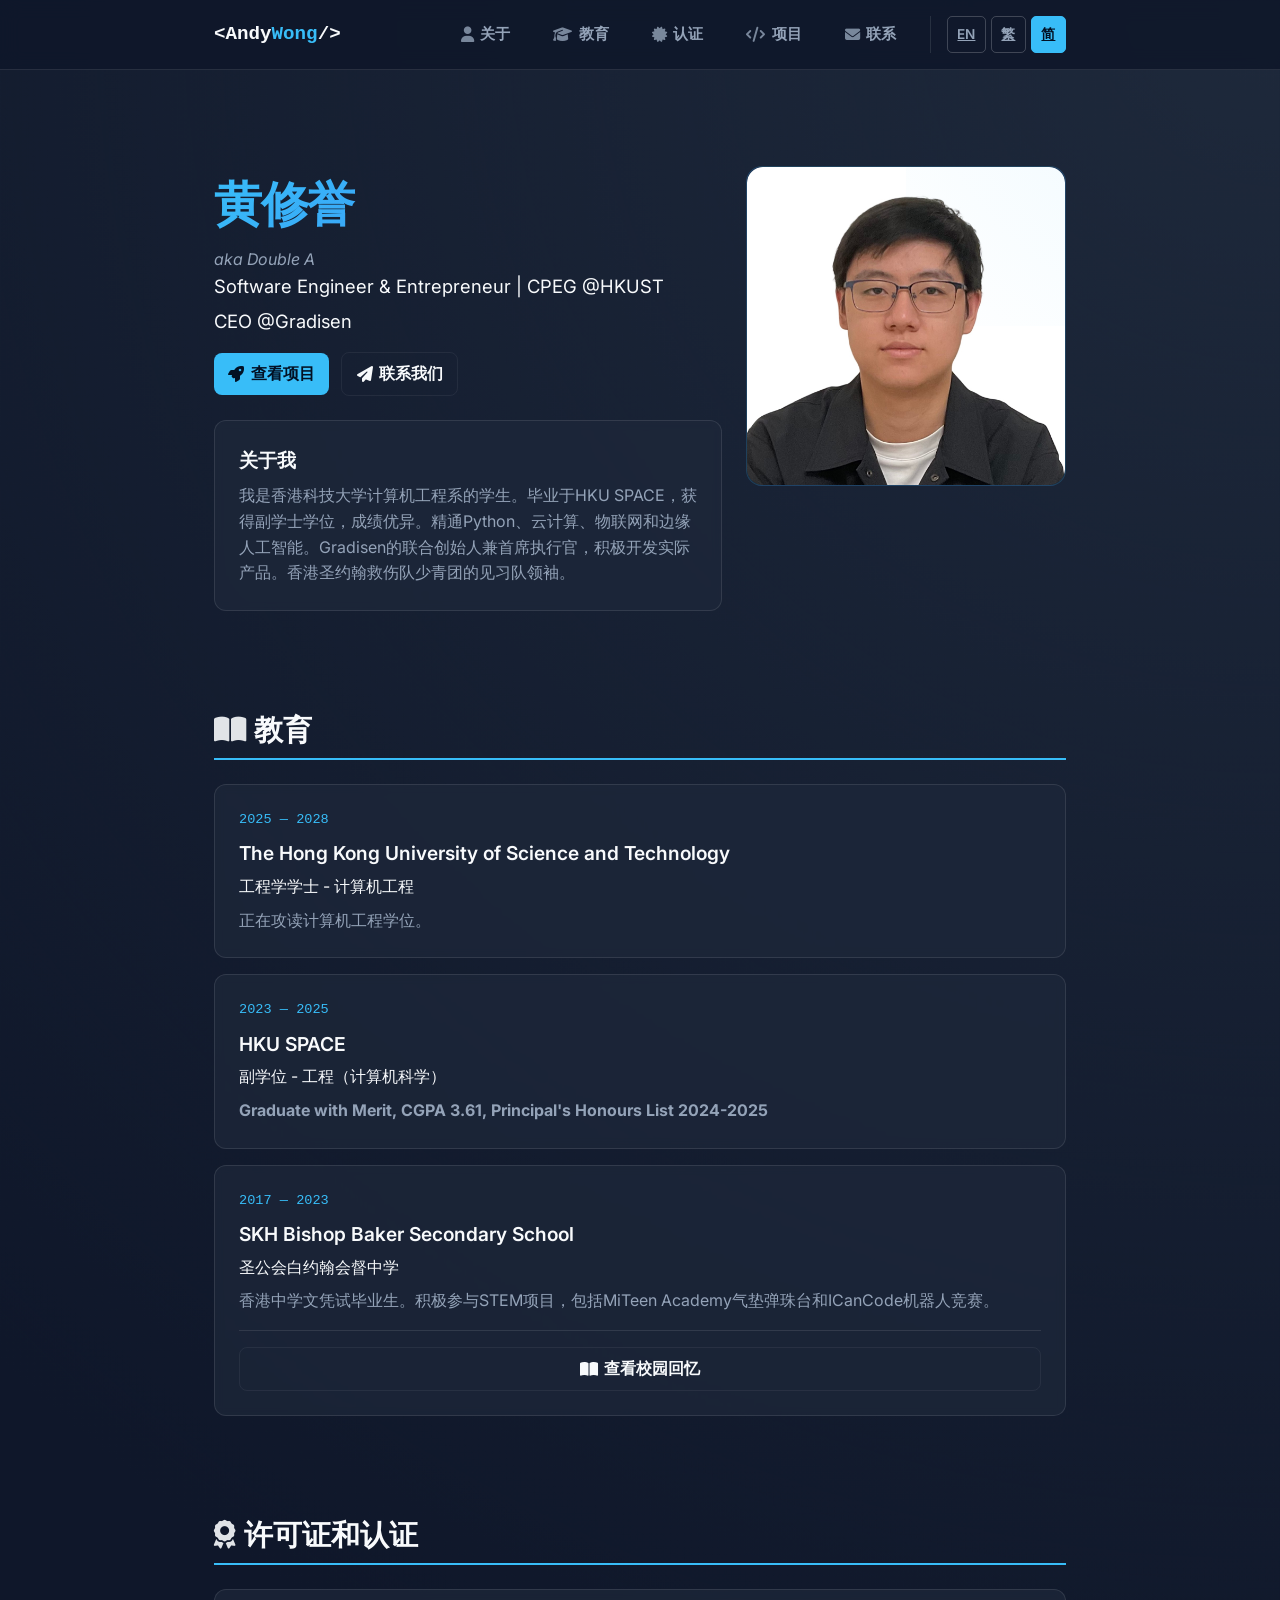
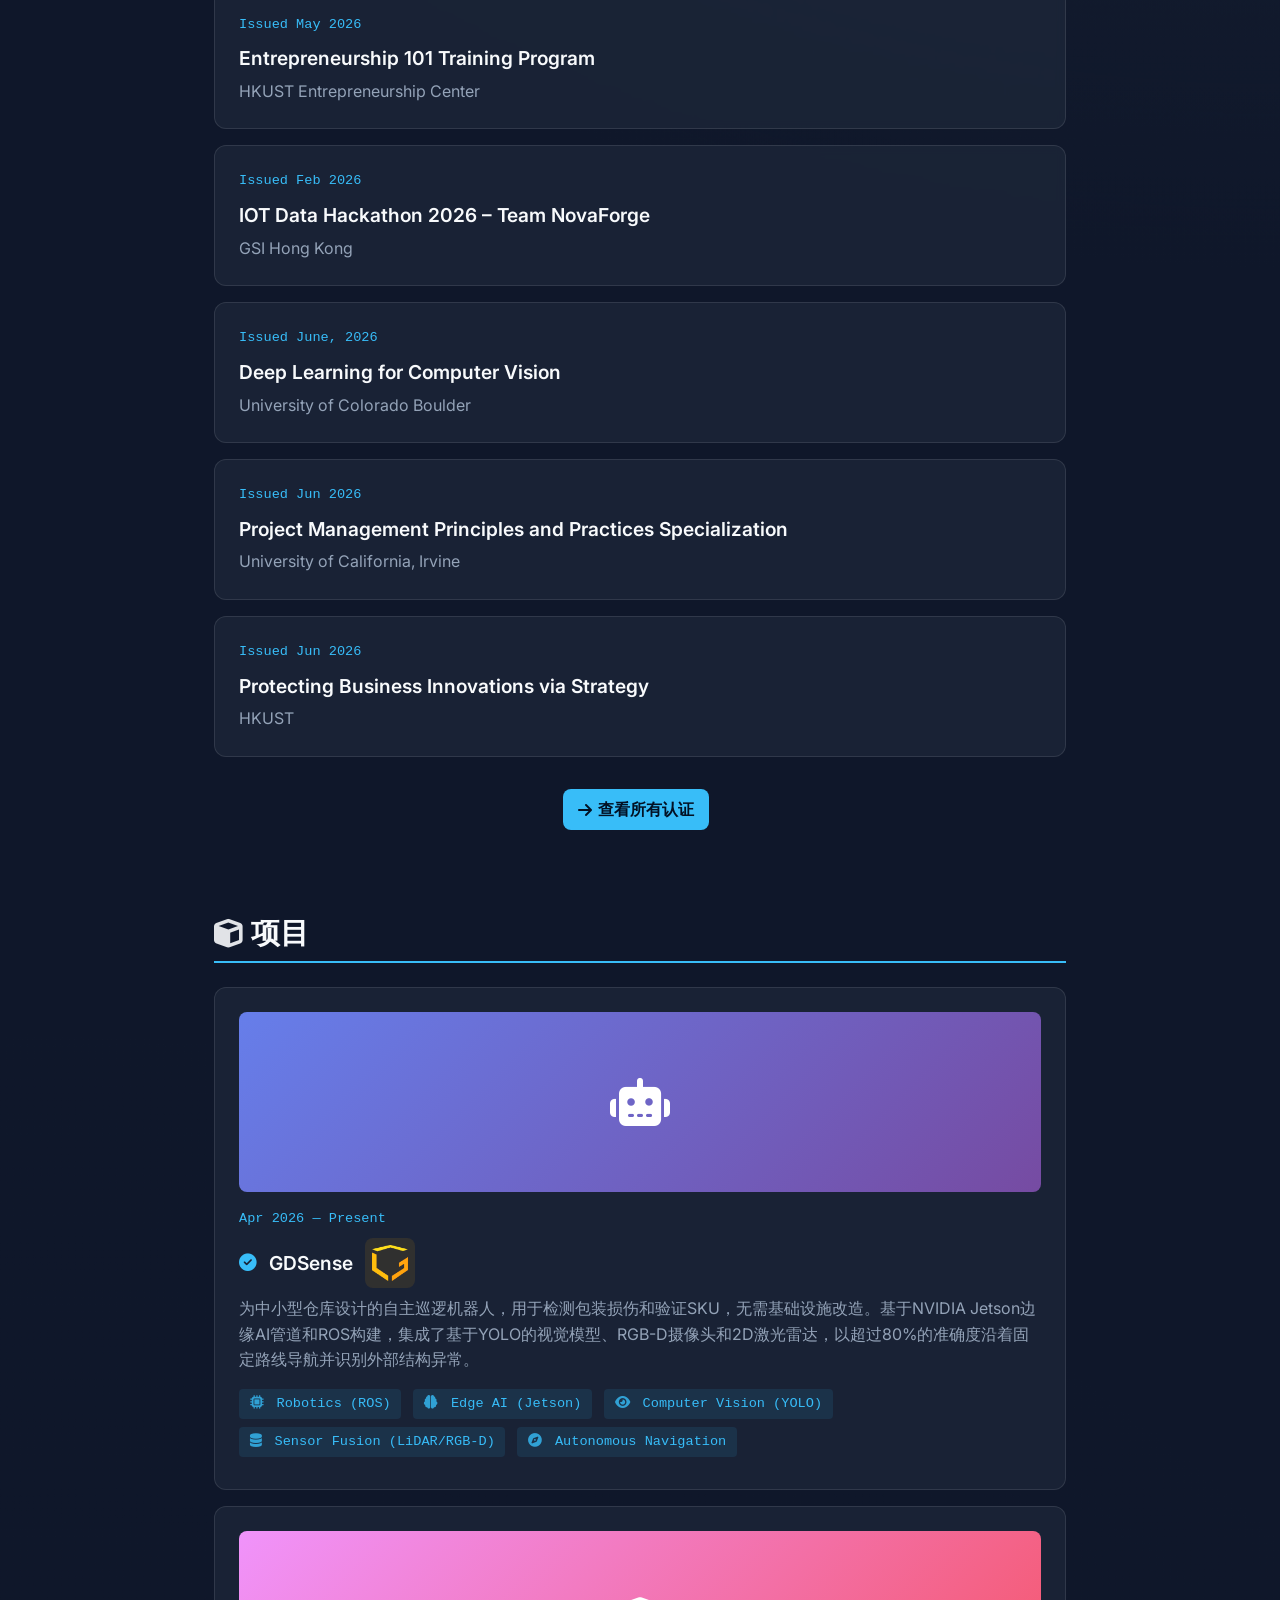
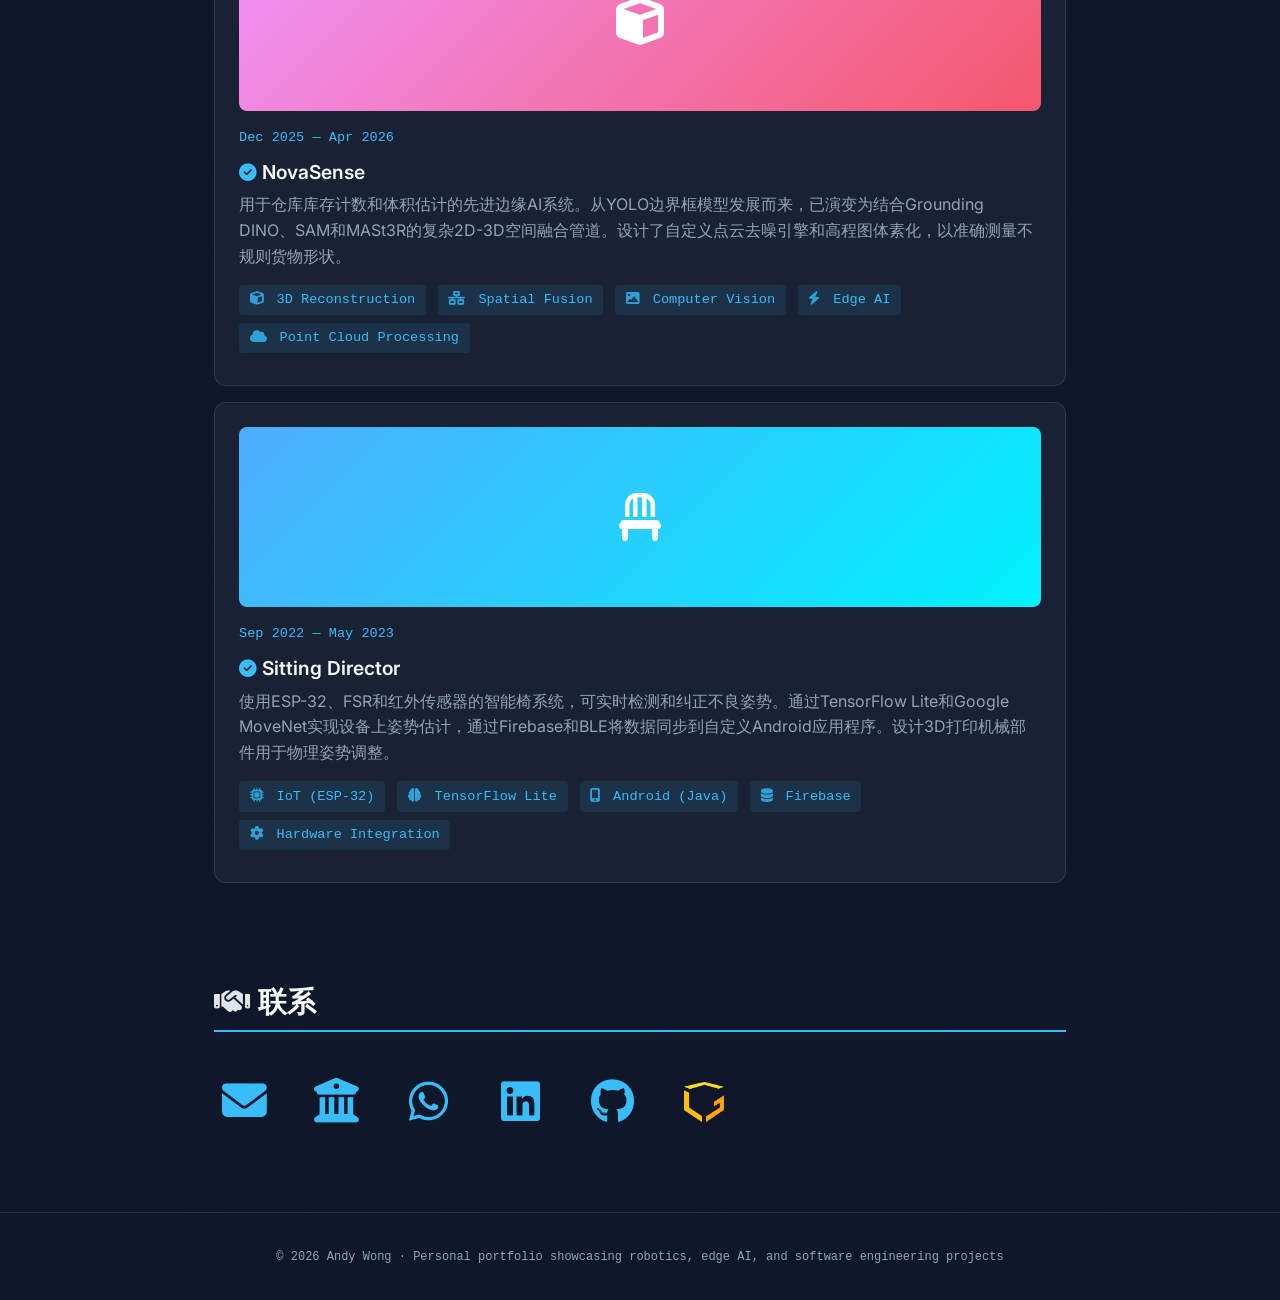
==== commit 871ead2f: "image fix and add cert" ====
--- a/cn/index.html
+++ b/cn/index.html
@@ -420,7 +420,7 @@
 
       <div class="card">
         <div class="card-meta">Issued June, 2026</div>
-        <h3>Introduction to Computer Vision</h3>
+        <h3>Deep Learning for Computer Vision</h3>
         <p>University of Colorado Boulder</p>
       </div>
 
--- a/styles.css
+++ b/styles.css
@@ -356,15 +356,25 @@
   filter: drop-shadow(0 8px 12px rgba(56, 189, 248, 0.4));
 }
 
+/* Responsive images */
+img {
+  max-width: 100%;
+  height: auto;
+}
+
 /* School Memories Page */
 .school-logo-img {
   display: block;
   margin: 0 auto;
+  max-width: 100%;
+  height: auto;
   filter: drop-shadow(0 4px 12px rgba(0,0,0,0.3));
 }
 
 .project-image-img {
   display: block;
+  width: 100%;
+  height: auto;
   object-fit: cover;
   transition: transform 0.3s ease;
 }
@@ -655,8 +665,11 @@
   .nav-links { display: flex; flex-direction: column; gap: 0.6rem; }
   .lang-switcher { padding-left: 0; border-left: none; }
   .hero-grid { grid-template-columns: 1fr; }
-  .hero-aside { order: -1; position: static; max-width: 240px; margin: 0 auto 1rem; }
+  .hero-aside { order: -1; position: static; max-width: min(240px, 80vw); margin: 0 auto 1rem; }
+  .hero-avatar img { width: 100%; height: auto; aspect-ratio: 1/1; }
   .projects-grid { grid-template-columns: 1fr; }
+  .project-image { min-height: 140px; }
+  .school-logo-img { width: 100% !important; max-width: 100% !important; }
 }
 
 /* ---------------------------------
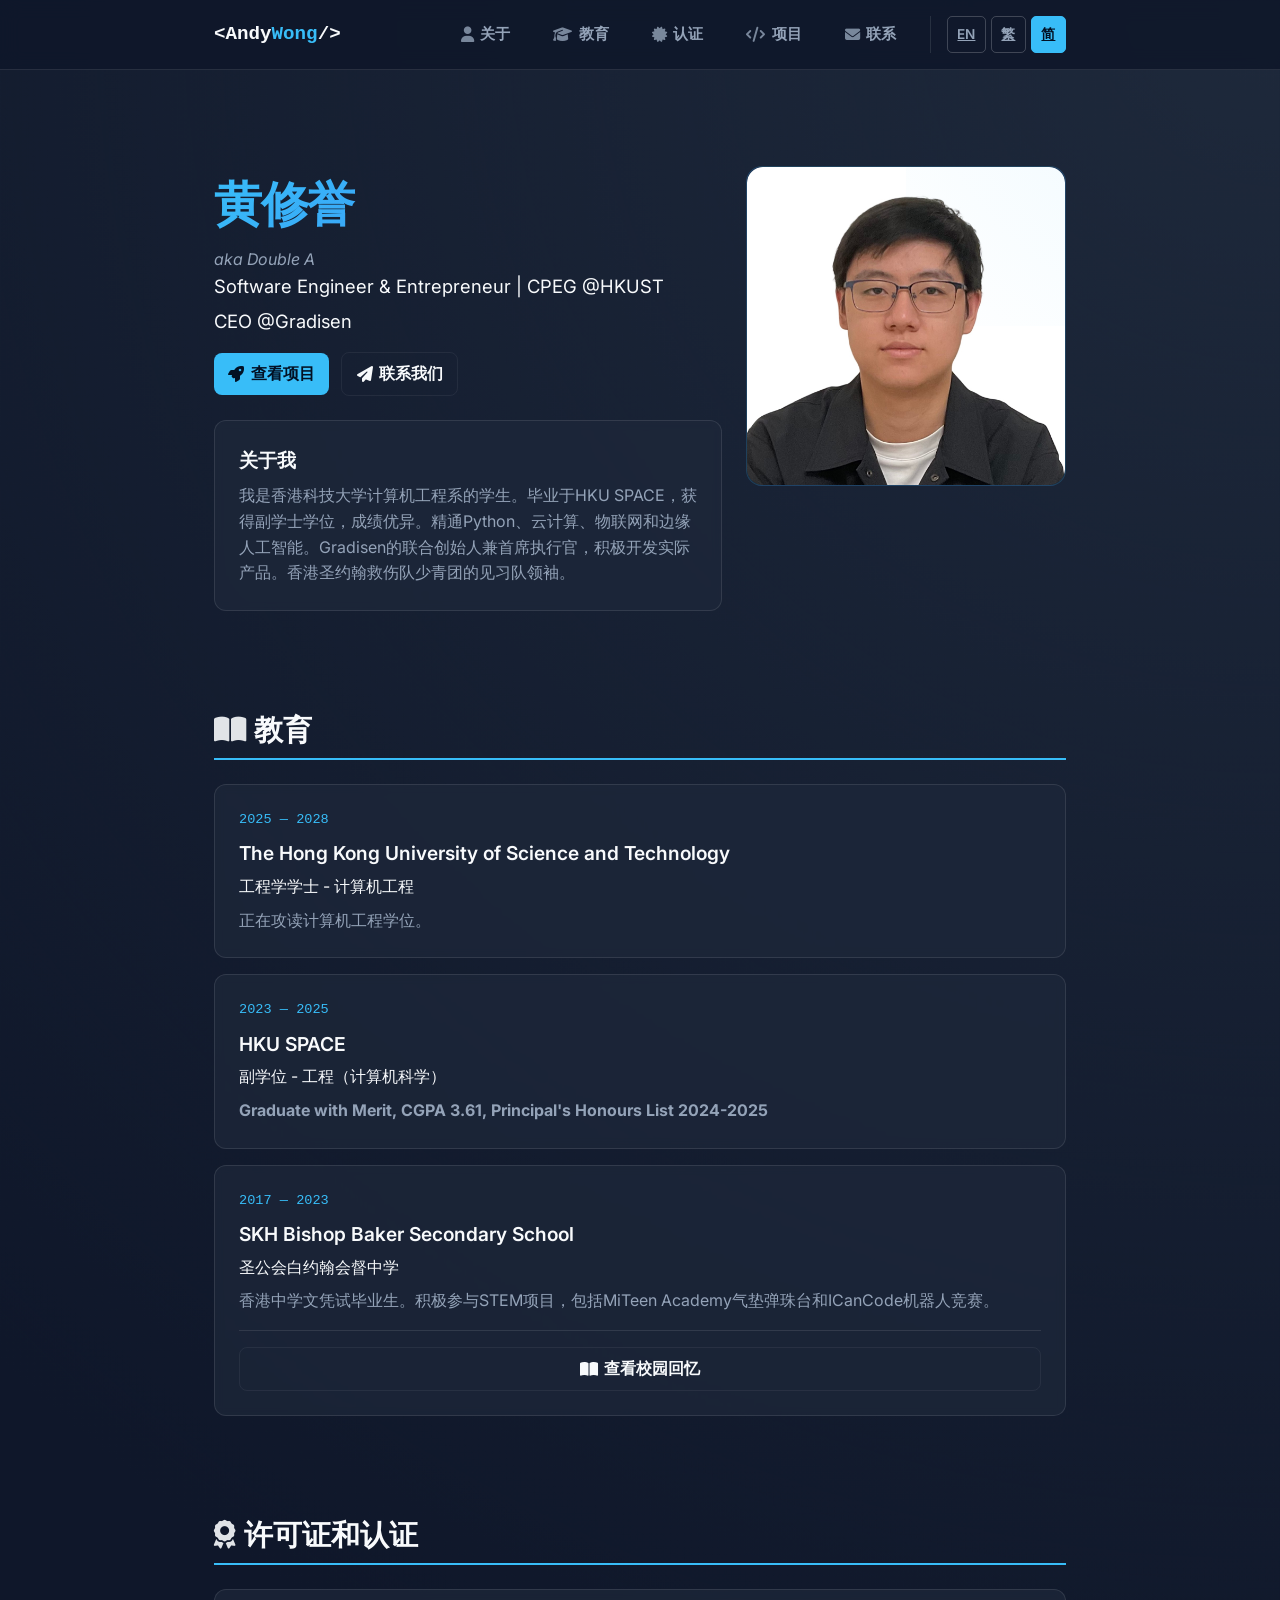
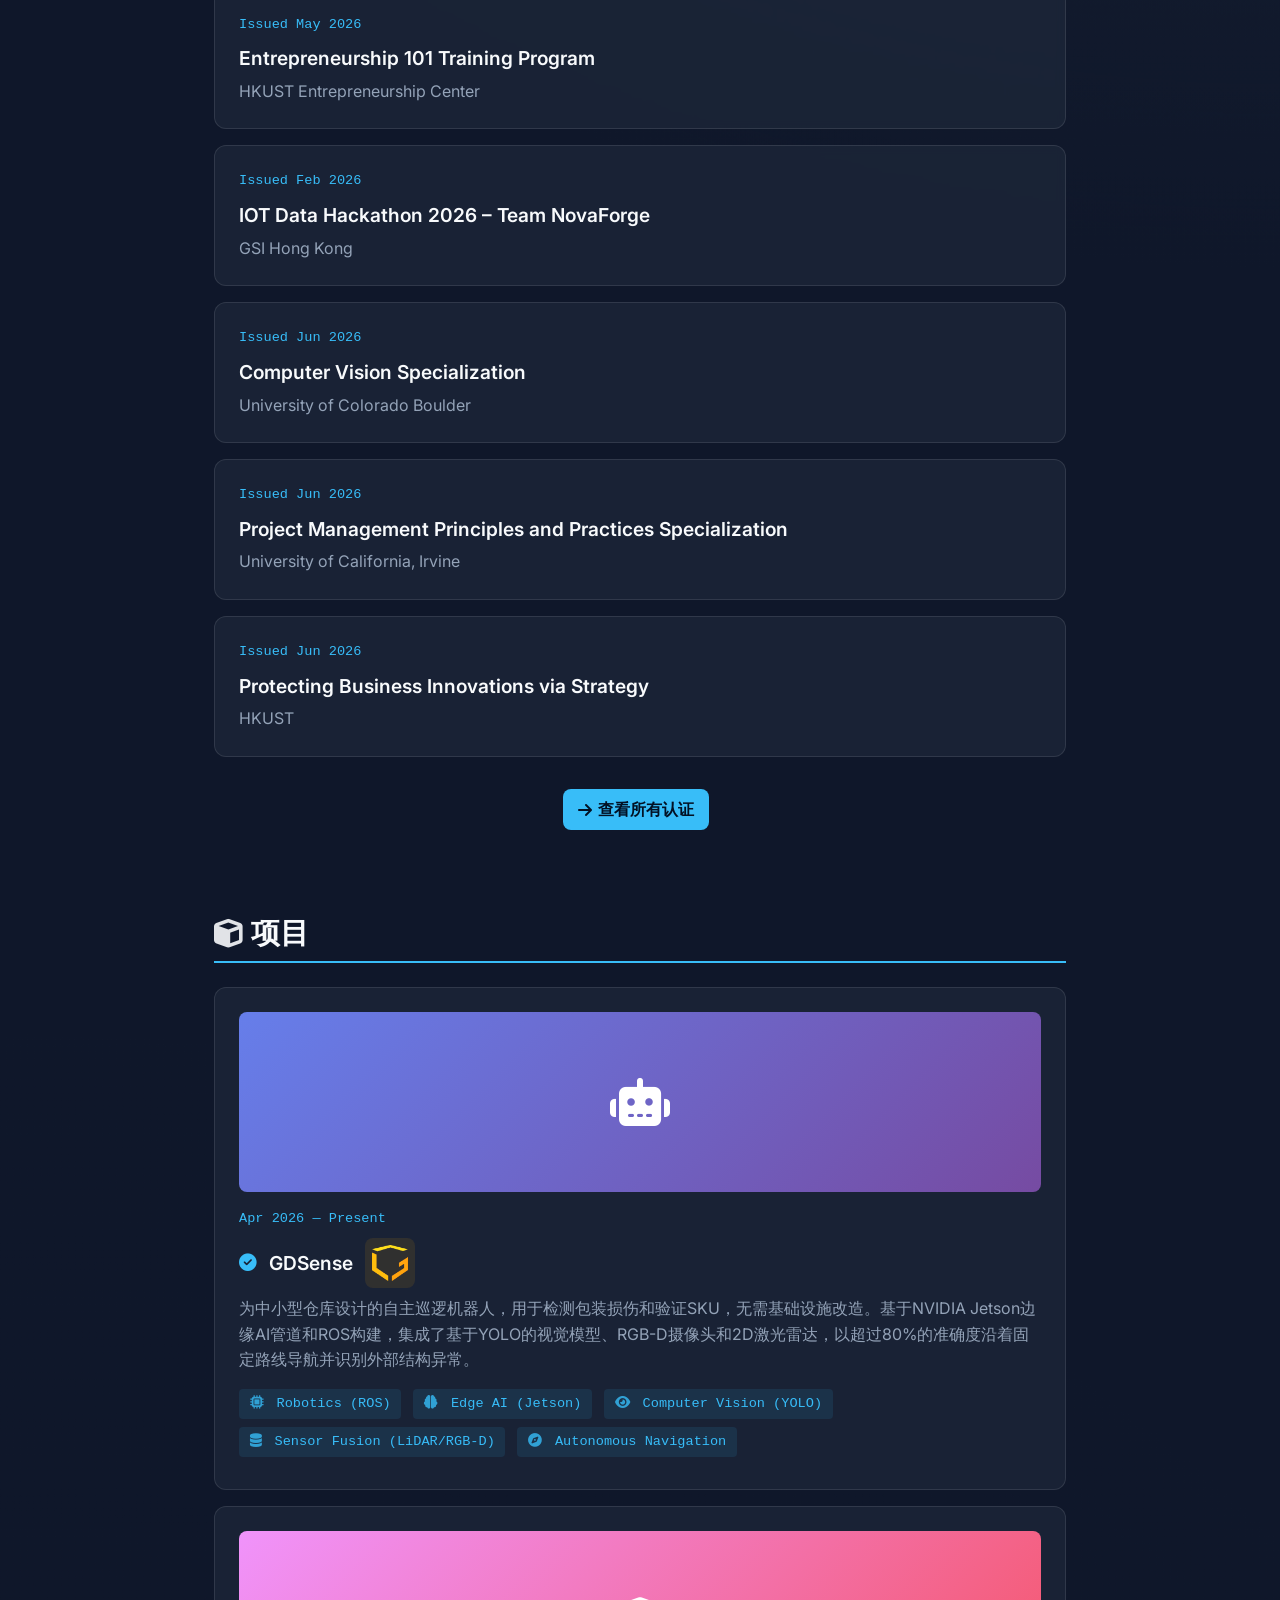
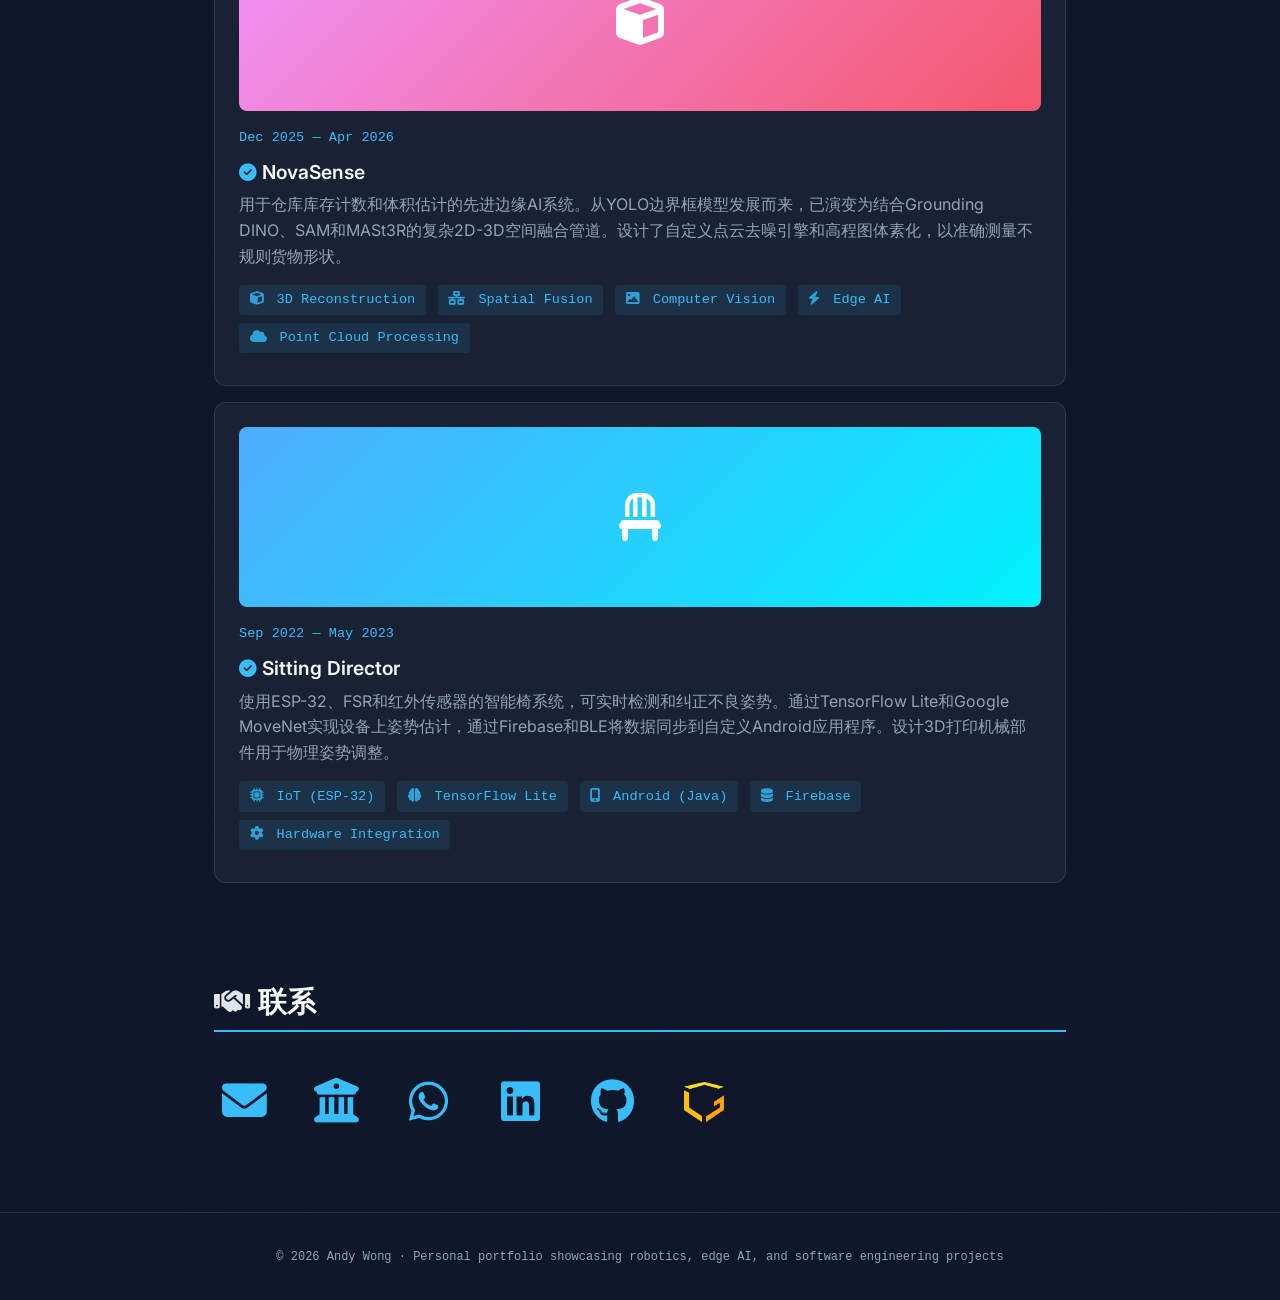
==== commit de10a39f: "update cert" ====
--- a/cn/index.html
+++ b/cn/index.html
@@ -419,8 +419,8 @@
       </div>
 
       <div class="card">
-        <div class="card-meta">Issued June, 2026</div>
-        <h3>Deep Learning for Computer Vision</h3>
+        <div class="card-meta">Issued Jun 2026</div>
+        <h3>Computer Vision Specialization</h3>
         <p>University of Colorado Boulder</p>
       </div>
 
@@ -445,7 +445,7 @@
       <h2><i class="fas fa-cube"></i> <span data-i18n="projectsTitle">项目</span></h2>
 
       <div class="card project-card" itemscope itemtype="https://schema.org/SoftwareApplication">
-        <div class="project-image" style="background: linear-gradient(135deg, #667eea 0%, #764ba2 100%); display: flex; align-items: center; justify-content: center; font-size: 3rem; color: white; min-height: 180px; border-radius: 8px; margin-bottom: 1rem;">
+        <div class="project-image" style="background: linear-gradient(135deg, #667eea 0%, #764ba2 100%); display: flex; align-items: center; justify-content: center; font-size: 3rem; color: white; border-radius: 8px; margin-bottom: 1rem;">
           <i class="fas fa-robot"></i>
         </div>
         <div class="card-meta"><time datetime="2026-04">Apr 2026</time> — Present</div>
@@ -466,7 +466,7 @@
       </div>
 
       <div class="card project-card" itemscope itemtype="https://schema.org/SoftwareApplication">
-        <div class="project-image" style="background: linear-gradient(135deg, #f093fb 0%, #f5576c 100%); display: flex; align-items: center; justify-content: center; font-size: 3rem; color: white; min-height: 180px; border-radius: 8px; margin-bottom: 1rem;">
+        <div class="project-image" style="background: linear-gradient(135deg, #f093fb 0%, #f5576c 100%); display: flex; align-items: center; justify-content: center; font-size: 3rem; color: white; border-radius: 8px; margin-bottom: 1rem;">
           <i class="fas fa-cube"></i>
         </div>
         <div class="card-meta"><time datetime="2025-12">Dec 2025</time> — <time datetime="2026-04">Apr 2026</time></div>
@@ -482,7 +482,7 @@
       </div>
 
       <div class="card project-card" itemscope itemtype="https://schema.org/SoftwareApplication">
-        <div class="project-image" style="background: linear-gradient(135deg, #4facfe 0%, #00f2fe 100%); display: flex; align-items: center; justify-content: center; font-size: 3rem; color: white; min-height: 180px; border-radius: 8px; margin-bottom: 1rem;">
+        <div class="project-image" style="background: linear-gradient(135deg, #4facfe 0%, #00f2fe 100%); display: flex; align-items: center; justify-content: center; font-size: 3rem; color: white; border-radius: 8px; margin-bottom: 1rem;">
           <i class="fas fa-chair"></i>
         </div>
         <div class="card-meta"><time datetime="2022-09">Sep 2022</time> — <time datetime="2023-05">May 2023</time></div>
--- a/styles.css
+++ b/styles.css
@@ -591,6 +591,7 @@
 }
 
 .project-image {
+  min-height: 180px;
   animation: gradientShift 3s ease infinite;
   background-size: 200% 200%;
 }
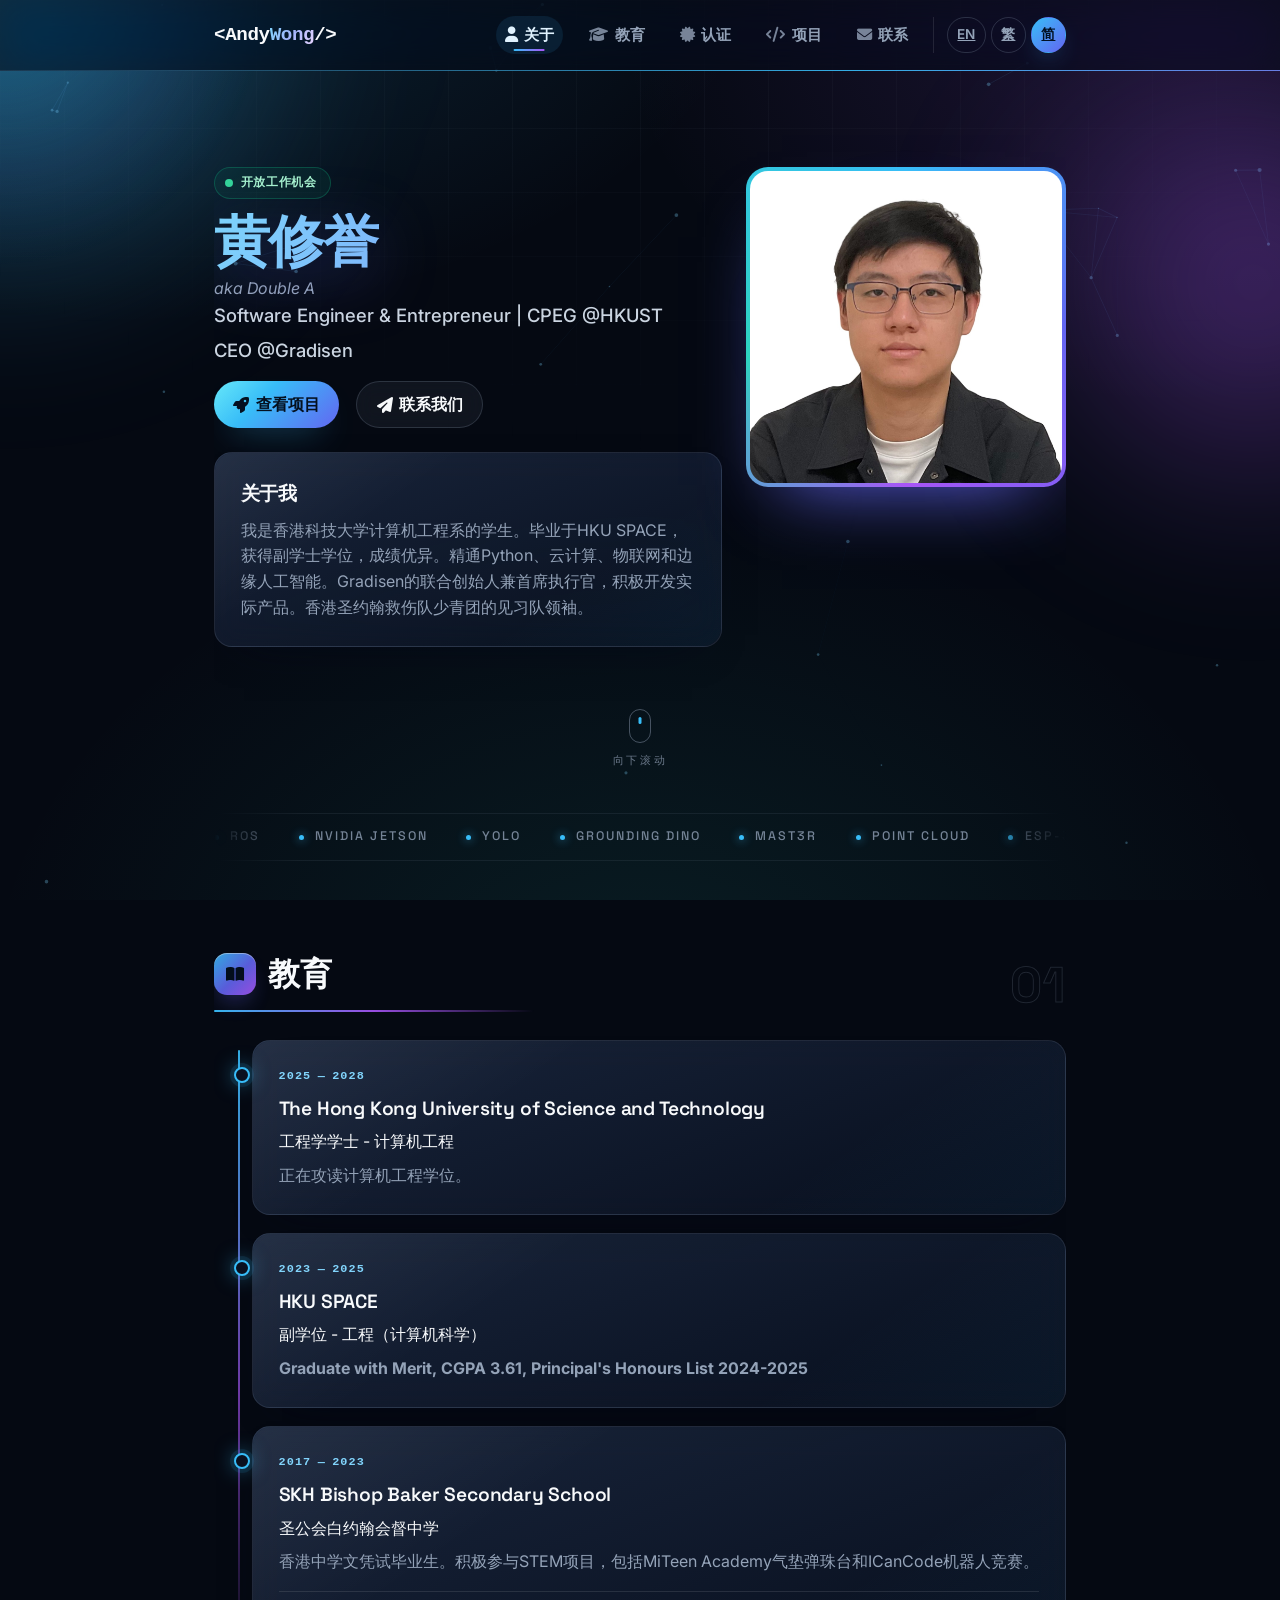
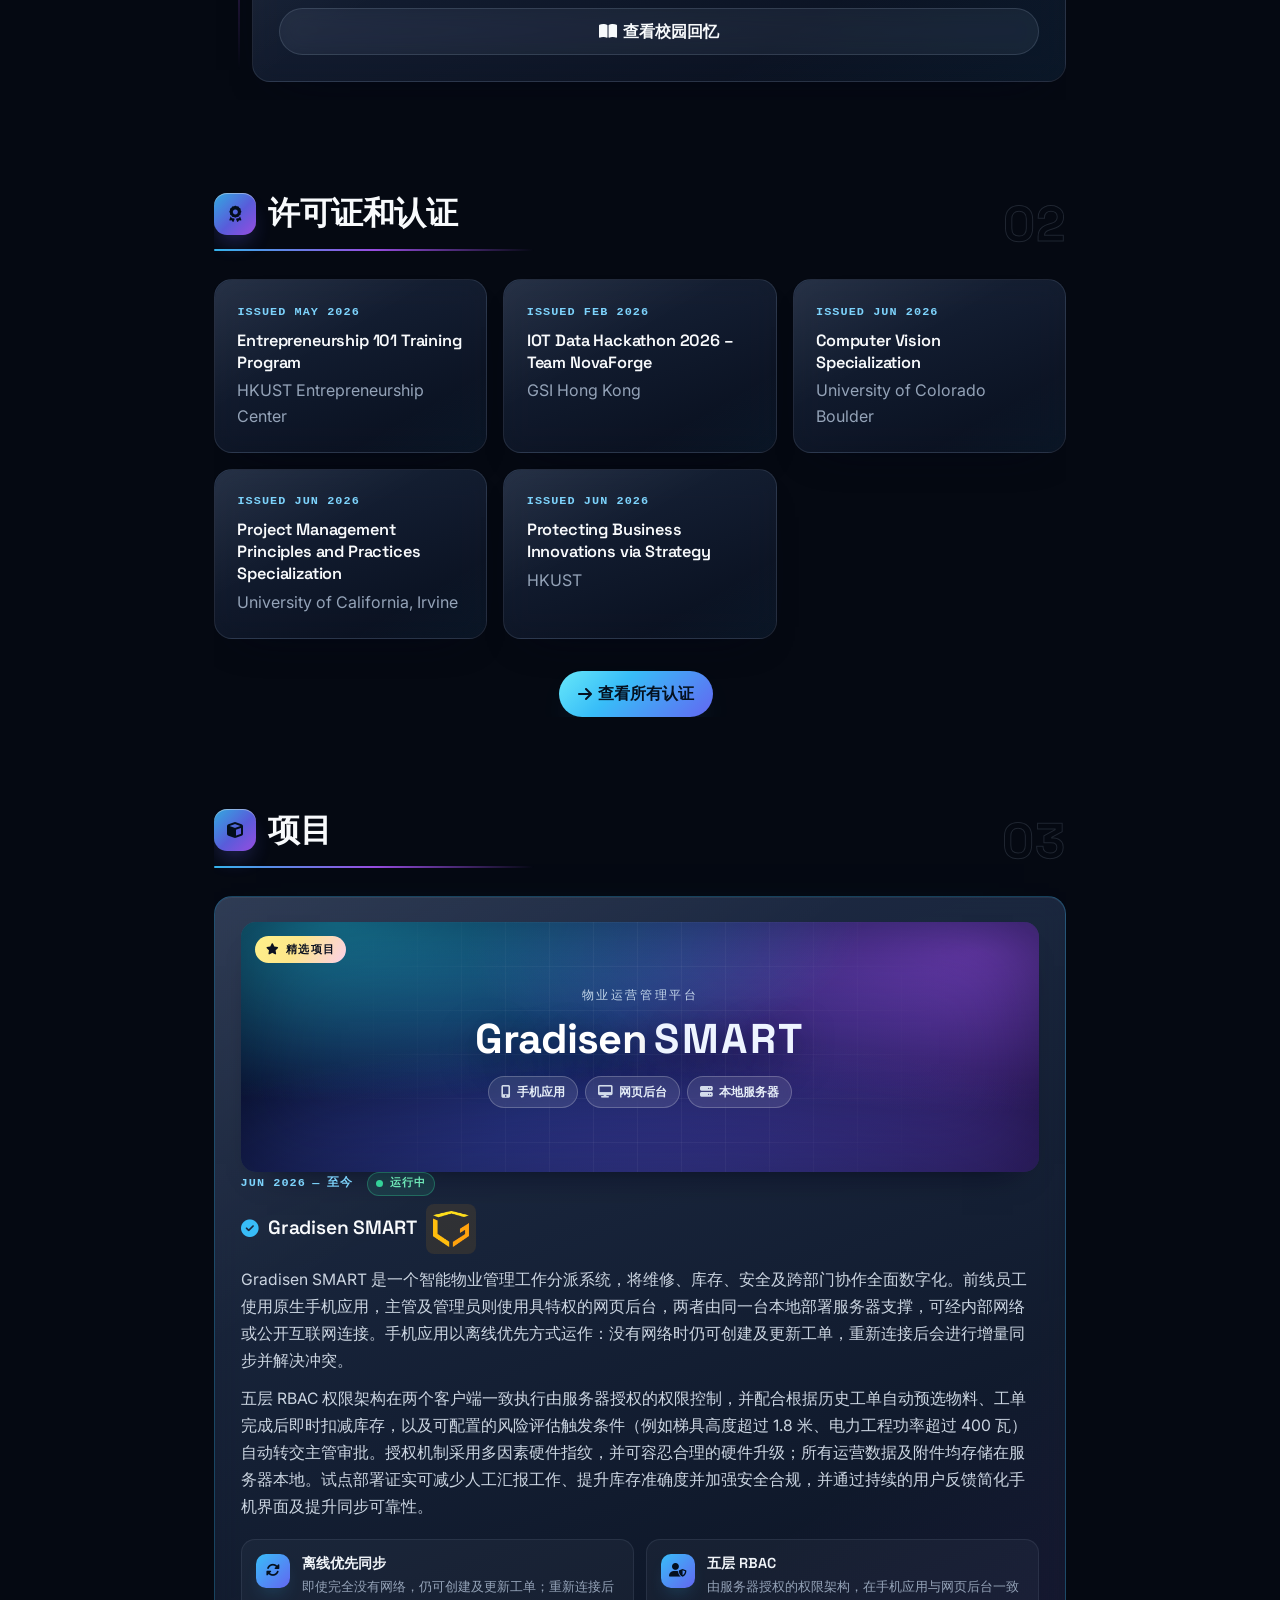
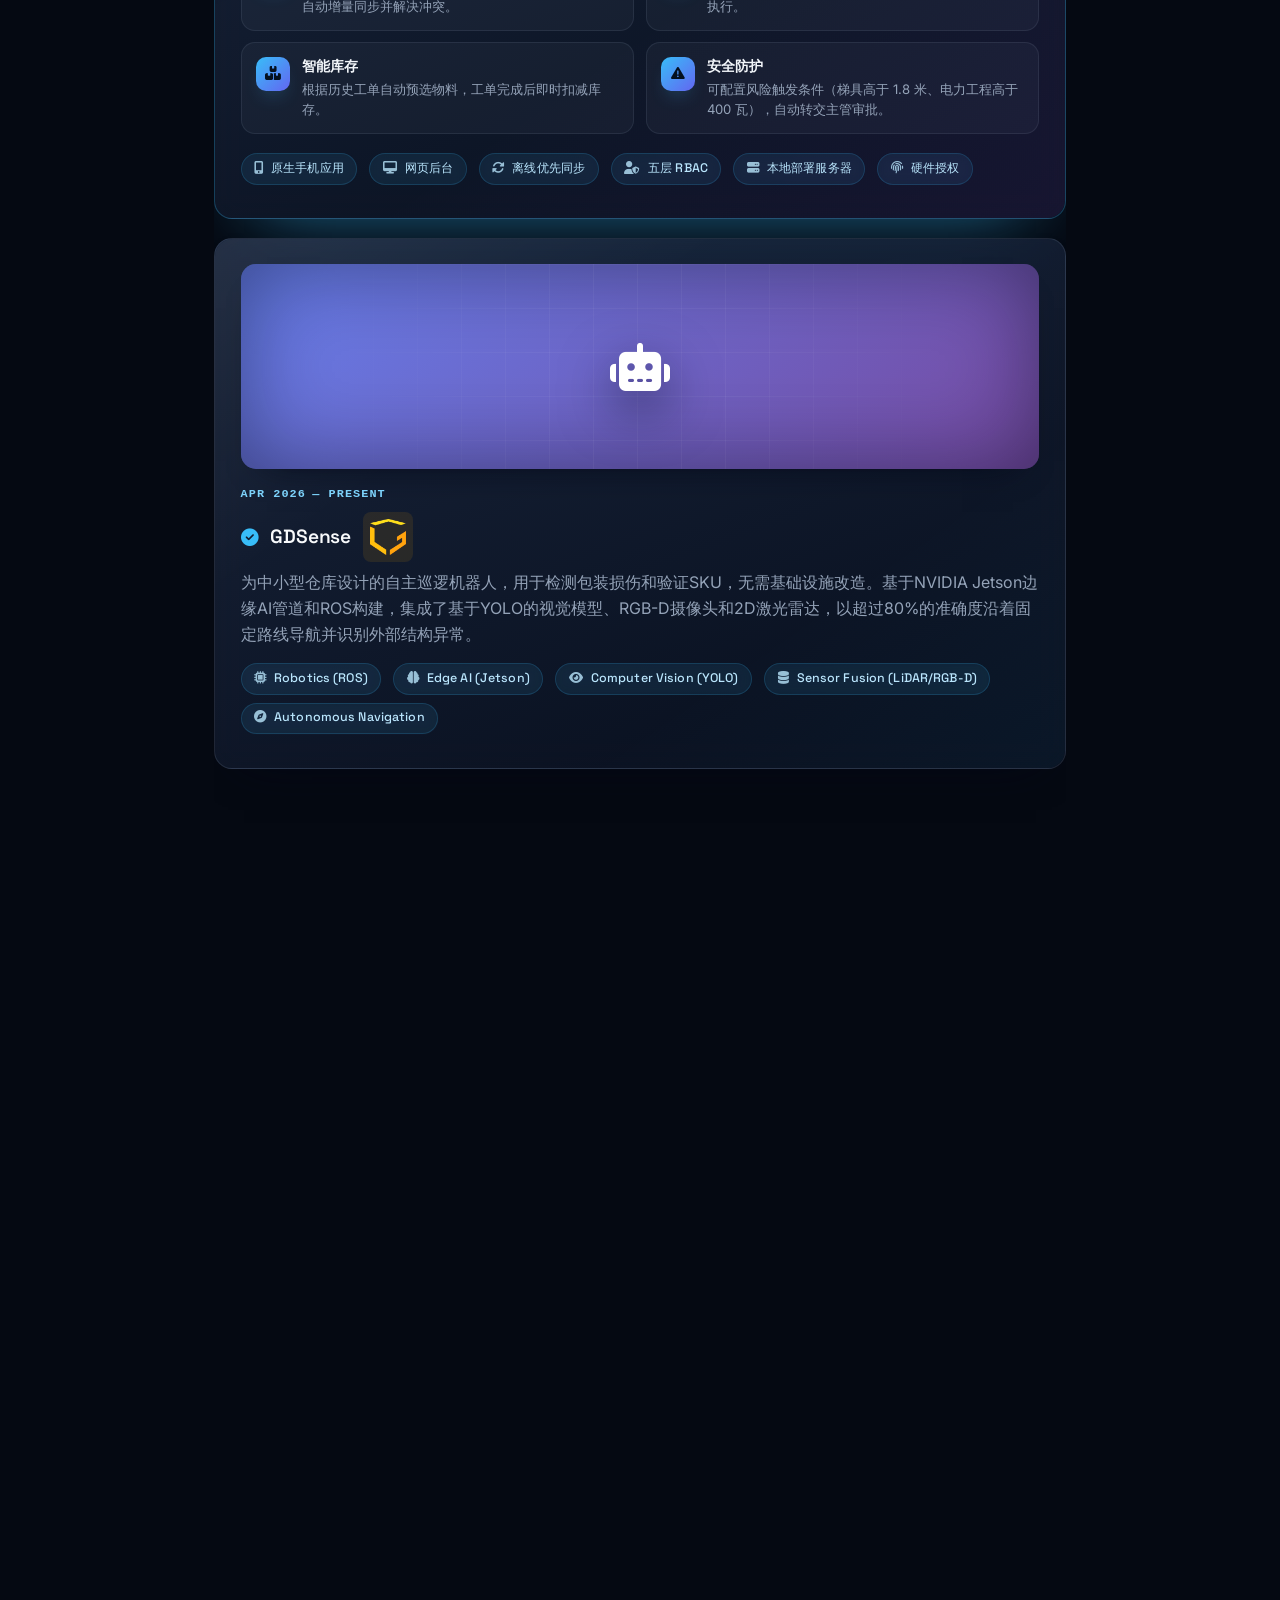
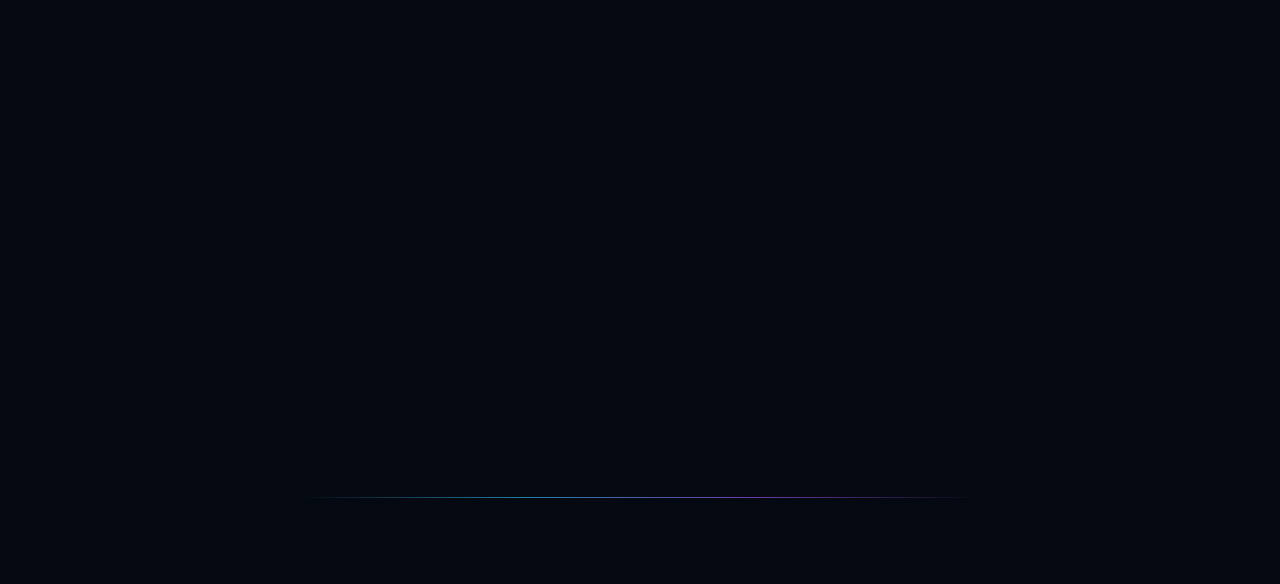
==== commit dcb9af3a: "update website" ====
--- a/cn/index.html
+++ b/cn/index.html
@@ -26,7 +26,9 @@
   <link rel="apple-touch-icon" sizes="180x180" href="../images/apple-touch-icon.png">
   <title>Andy Wong | 软件工程师 & 创业家</title>
   <link rel="stylesheet" href="../styles.css">
-  <link href="https://fonts.googleapis.com/css2?family=Inter:wght@400;600;800&display=swap" rel="stylesheet">
+  <link rel="preconnect" href="https://fonts.googleapis.com">
+  <link rel="preconnect" href="https://fonts.gstatic.com" crossorigin>
+  <link href="https://fonts.googleapis.com/css2?family=Inter:wght@400;500;600;700;800&family=Space+Grotesk:wght@500;600;700&amp;display=swap" rel="stylesheet">
   <link rel="stylesheet" href="https://cdnjs.cloudflare.com/ajax/libs/font-awesome/6.4.0/css/all.min.css">
   <script src="../script.js" defer></script>
   
@@ -170,6 +172,27 @@
       "@type": "Person",
       "name": "Andy Wong",
       "url": "https://sywongca.student.ust.hk"
+    }
+  }
+  </script>
+
+  <script type="application/ld+json">
+  {
+    "@context": "https://schema.org",
+    "@type": "SoftwareApplication",
+    "name": "Gradisen SMART",
+    "applicationCategory": "BusinessApplication",
+    "operatingSystem": "Android, iOS, Web",
+    "description": "Intelligent property-management work-assignment platform: an offline-first native mobile app for frontline staff, a privileged web portal for supervisors, and an on-premise server with five-tier RBAC, automatic material preselection from historical work orders, real-time inventory deduction, and configurable safety risk triggers such as ladder height above 1.8 m or electrical work above 400 W.",
+    "creator": {
+      "@type": "Person",
+      "name": "Andy Wong",
+      "url": "https://sywongca.student.ust.hk"
+    },
+    "publisher": {
+      "@type": "Organization",
+      "name": "Gradisen",
+      "url": "https://gradisen.com"
     }
   }
   </script>
@@ -350,6 +373,7 @@
     <section id="about" class="hero" style="margin-top: 4rem;" itemprop="mainEntity" itemscope itemtype="https://schema.org/Person">
       <div class="hero-grid">
         <div class="hero-content">
+                    <div class="hero-status"><span class="status-dot"></span> <span data-i18n="heroStatus">开放工作机会</span></div>
           <h1 data-i18n="heroTitle" itemprop="name">黄修誉</h1>
           <p class="aka" data-i18n="heroAka">aka Double A</p>
           <p class="lead" data-i18n="heroSubtitle"><span itemprop="jobTitle">Software Engineer</span> & <span itemprop="jobTitle">Entrepreneur</span> | CPEG @HKUST </p>
@@ -371,11 +395,33 @@
           </div>
         </div>
       </div>
+          <div class="scroll-cue" aria-hidden="true">
+        <span class="scroll-cue__mouse"></span>
+        <span data-i18n="scrollCue">向下滚动</span>
+      </div>
     </section>
+
+    <div class="tech-marquee" aria-hidden="true">
+      <div class="tech-marquee__track">
+          <span>ROS</span>
+          <span>NVIDIA Jetson</span>
+          <span>YOLO</span>
+          <span>Grounding DINO</span>
+          <span>MASt3R</span>
+          <span>Point Cloud</span>
+          <span>ESP-32</span>
+          <span>TensorFlow Lite</span>
+          <span>Edge AI</span>
+          <span>Offline-First</span>
+          <span>RBAC</span>
+          <span>On-Premise</span>
+      </div>
+    </div>
 
     <section id="education">
       <h2><i class="fas fa-book-open"></i> <span data-i18n="educationTitle">教育</span></h2>
       
+      <div class="timeline">
       <div class="card" itemscope itemtype="https://schema.org/EducationalOccupationalProgram">
         <div class="card-meta"><time datetime="2025">2025</time> — <time datetime="2028">2028</time></div>
         <h3 itemprop="provider" itemscope itemtype="https://schema.org/CollegeOrUniversity"><span itemprop="name">The Hong Kong University of Science and Technology</span></h3>
@@ -401,11 +447,13 @@
           </a>
         </div>
       </div>
+          </div>
     </section>
 
     <section id="certifications">
       <h2><i class="fas fa-award"></i> <span data-i18n="certificationsTitle">许可证和认证</span></h2>
       
+      <div class="cert-grid">
       <div class="card">
         <div class="card-meta">Issued May 2026</div>
         <h3>Entrepreneurship 101 Training Program</h3>
@@ -436,6 +484,8 @@
         <p>HKUST</p>
       </div>
 
+            </div>
+
       <div style="text-align: center; margin-top: 2rem;">
         <a href="../cn/certifications.html" class="btn"><i class="fas fa-arrow-right"></i> <span data-i18n="seeAllCertifications">查看所有认证</span></a>
       </div>
@@ -443,6 +493,73 @@
 
     <section id="projects">
       <h2><i class="fas fa-cube"></i> <span data-i18n="projectsTitle">项目</span></h2>
+
+      <!-- Gradisen SMART -->
+      <article class="card project-card project-card--featured" itemscope itemtype="https://schema.org/SoftwareApplication">
+        <div class="project-image project-image--smart">
+          <span class="project-badge"><i class="fas fa-star"></i> <span data-i18n="smartFeatured">精选项目</span></span>
+          <div class="smart-banner">
+            <p class="smart-eyebrow" data-i18n="smartEyebrow">物业运营管理平台</p>
+            <p class="smart-title">Gradisen <span>SMART</span></p>
+            <div class="smart-devices">
+              <span class="smart-device"><i class="fas fa-mobile-alt"></i> <span data-i18n="smartDeviceMobile">手机应用</span></span>
+              <span class="smart-device"><i class="fas fa-desktop"></i> <span data-i18n="smartDevicePortal">网页后台</span></span>
+              <span class="smart-device"><i class="fas fa-server"></i> <span data-i18n="smartDeviceServer">本地服务器</span></span>
+            </div>
+          </div>
+        </div>
+        <div class="card-meta">
+          <time datetime="2026-06">Jun 2026</time> — <span data-i18n="present">至今</span>
+          <span class="meta-live"><span class="pulse-dot"></span><span data-i18n="smartStatus">运行中</span></span>
+        </div>
+        <h3>
+          <i class="fas fa-check-circle" style="color: var(--accent-primary); font-size: 1.1rem;"></i>
+          <span itemprop="name">Gradisen <span class="gradient-word">SMART</span></span>
+          <a href="https://gradisen.com" target="_blank" rel="noopener noreferrer" class="btn-gradisen" title="Visit Gradisen">
+            <img src="../images/gradisen-logo.png" alt="Gradisen" class="gradisen-logo" loading="lazy" decoding="async">
+          </a>
+        </h3>
+        <p class="project-lead" data-i18n="smartDesc" itemprop="description">Gradisen SMART 是一个智能物业管理工作分派系统，将维修、库存、安全及跨部门协作全面数字化。前线员工使用原生手机应用，主管及管理员则使用具特权的网页后台，两者由同一台本地部署服务器支撑，可经内部网络或公开互联网连接。手机应用以离线优先方式运作：没有网络时仍可创建及更新工单，重新连接后会进行增量同步并解决冲突。</p>
+        <p class="project-lead" itemprop="description">五层 RBAC 权限架构在两个客户端一致执行由服务器授权的权限控制，并配合根据历史工单自动预选物料、工单完成后即时扣减库存，以及可配置的风险评估触发条件（例如梯具高度超过 1.8 米、电力工程功率超过 400 瓦）自动转交主管审批。授权机制采用多因素硬件指纹，并可容忍合理的硬件升级；所有运营数据及附件均存储在服务器本地。试点部署证实可减少人工汇报工作、提升库存准确度并加强安全合规，并通过持续的用户反馈简化手机界面及提升同步可靠性。</p>
+        <div class="smart-features">
+          <div class="smart-feature">
+            <i class="fas fa-sync-alt"></i>
+            <div>
+              <h4 data-i18n="smartFeature1Title">离线优先同步</h4>
+              <p data-i18n="smartFeature1Text">即使完全没有网络，仍可创建及更新工单；重新连接后自动增量同步并解决冲突。</p>
+            </div>
+          </div>
+          <div class="smart-feature">
+            <i class="fas fa-user-shield"></i>
+            <div>
+              <h4 data-i18n="smartFeature2Title">五层 RBAC</h4>
+              <p data-i18n="smartFeature2Text">由服务器授权的权限架构，在手机应用与网页后台一致执行。</p>
+            </div>
+          </div>
+          <div class="smart-feature">
+            <i class="fas fa-boxes"></i>
+            <div>
+              <h4 data-i18n="smartFeature3Title">智能库存</h4>
+              <p data-i18n="smartFeature3Text">根据历史工单自动预选物料，工单完成后即时扣减库存。</p>
+            </div>
+          </div>
+          <div class="smart-feature">
+            <i class="fas fa-exclamation-triangle"></i>
+            <div>
+              <h4 data-i18n="smartFeature4Title">安全防护</h4>
+              <p data-i18n="smartFeature4Text">可配置风险触发条件（梯具高于 1.8 米、电力工程高于 400 瓦），自动转交主管审批。</p>
+            </div>
+          </div>
+        </div>
+        <div>
+          <span class="tech-tag"><i class="fas fa-mobile-alt"></i> 原生手机应用</span>
+          <span class="tech-tag"><i class="fas fa-desktop"></i> 网页后台</span>
+          <span class="tech-tag"><i class="fas fa-sync-alt"></i> 离线优先同步</span>
+          <span class="tech-tag"><i class="fas fa-user-shield"></i> 五层 RBAC</span>
+          <span class="tech-tag"><i class="fas fa-server"></i> 本地部署服务器</span>
+          <span class="tech-tag"><i class="fas fa-fingerprint"></i> 硬件授权</span>
+        </div>
+      </article>
 
       <div class="card project-card" itemscope itemtype="https://schema.org/SoftwareApplication">
         <div class="project-image" style="background: linear-gradient(135deg, #667eea 0%, #764ba2 100%); display: flex; align-items: center; justify-content: center; font-size: 3rem; color: white; border-radius: 8px; margin-bottom: 1rem;">
--- a/styles.css
+++ b/styles.css
@@ -17,6 +17,15 @@
   box-sizing: border-box;
 }
 
+html {
+  width: 100%;
+  max-width: 100%;
+  overflow-x: hidden !important;
+  overscroll-behavior-x: none;
+  touch-action: pan-y;
+  position: relative;
+}
+
 body {
   font-family: 'Inter', system-ui, -apple-system, sans-serif;
   background: var(--bg-dark);
@@ -25,7 +34,22 @@
   color: var(--text-main);
   line-height: 1.6;
   min-height: 100vh;
-  overflow-x: hidden;
+  width: 100%;
+  max-width: 100%;
+  overflow-x: hidden !important;
+  overscroll-behavior-x: none;
+  touch-action: pan-y;
+  position: relative;
+}
+
+/* Force all cards to clip overflow — overrides any inline styles */
+.card {
+  overflow: hidden !important;
+}
+
+/* Buttons inside cards need visible overflow for ripple effect */
+.card .btn {
+  overflow: hidden;
 }
 
 .container {
@@ -52,7 +76,6 @@
   font-size: 1.8rem;
   font-weight: 700;
   margin: 3rem 0 1.5rem;
-  display: inline-block;
   border-bottom: 2px solid var(--accent-primary);
   padding-bottom: 0.3rem;
   transition: all 0.3s ease;
@@ -178,11 +201,8 @@
 .card::before {
   content: '';
   position: absolute;
-  top: -50%;
-  right: -50%;
-  width: 200%;
-  height: 200%;
-  background: radial-gradient(circle, rgba(56, 189, 248, 0.1) 0%, transparent 70%);
+  inset: 0;
+  background: radial-gradient(circle at top right, rgba(56, 189, 248, 0.1) 0%, transparent 70%);
   transition: all 0.6s ease;
   opacity: 0;
   pointer-events: none;
@@ -200,14 +220,10 @@
   box-shadow: 0 20px 40px -15px rgba(59, 130, 246, 0.4);
 }
 
-/* Cards with clickable buttons inside — override overflow */
+/* Cards with clickable buttons inside — ensure buttons are clickable */
 .card .btn {
   position: relative;
   z-index: 1;
-}
-
-.card:has(.btn) {
-  overflow: visible;
 }
 
 .card-meta {
@@ -253,10 +269,7 @@
 .icon-link::before {
   content: '';
   position: absolute;
-  top: -50%;
-  left: -50%;
-  width: 200%;
-  height: 200%;
+  inset: 0;
   background: radial-gradient(circle, rgba(56, 189, 248, 0.2), transparent);
   transition: all 0.6s ease;
   opacity: 0;
@@ -272,8 +285,6 @@
 
 .icon-link:hover::before {
   opacity: 1;
-  top: -20%;
-  left: -20%;
 }
 
 /* Gradisen Logo Button */
@@ -296,10 +307,7 @@
 .btn-gradisen::before {
   content: '';
   position: absolute;
-  top: -50%;
-  left: -50%;
-  width: 200%;
-  height: 200%;
+  inset: 0;
   background: radial-gradient(circle, rgba(255, 165, 0, 0.3), transparent);
   transition: all 0.6s ease;
   opacity: 0;
@@ -314,8 +322,6 @@
 
 .btn-gradisen:hover::before {
   opacity: 1;
-  top: -20%;
-  left: -20%;
 }
 
 .gradisen-logo {
@@ -339,8 +345,6 @@
 .icon-link:has(.gradisen-logo-icon):hover .gradisen-logo-icon {
   filter: brightness(1.4) drop-shadow(0 0 8px rgba(255, 165, 0, 0.5));
 }
-
-
 
 .contact-icon {
   font-size: 2.5rem;
@@ -360,6 +364,17 @@
 img {
   max-width: 100%;
   height: auto;
+}
+
+/* Prevent long unbreakable strings from causing horizontal overflow */
+p, h1, h2, h3, h4, h5, h6, a, li, blockquote, .card-meta {
+  overflow-wrap: break-word;
+}
+
+/* Ensure cards stay within viewport (container already has max-width:900px via its own rule) */
+section, .card, .navbar, footer, main {
+  max-width: 100%;
+  overflow-x: hidden;
 }
 
 /* School Memories Page */
@@ -512,17 +527,14 @@
 .hero-aside .highlight::after {
   content: '';
   position: absolute;
-  top: -50%;
-  right: -50%;
-  width: 100%;
-  height: 100%;
+  inset: 0;
   background: radial-gradient(circle at top right, rgba(56, 189, 248, 0.1), transparent);
   animation: shimmer 3s ease-in-out infinite;
 }
 
 @keyframes shimmer {
-  0%, 100% { transform: translate(0, 0); opacity: 0.5; }
-  50% { transform: translate(30px, 30px); opacity: 1; }
+  0%, 100% { opacity: 0.5; }
+  50% { opacity: 1; }
 }
 
 /* ---------------------------------
@@ -546,9 +558,23 @@
 }
 
 .cert-search-input {
-  transition: all 0.3s ease;
+  transition: border-color 0.3s ease, box-shadow 0.3s ease, background-color 0.3s ease;
   font-family: 'Inter', system-ui, -apple-system, sans-serif;
-}
+  border-radius: 14px !important;
+  padding: 0.85rem 1.1rem !important;
+  background-color: rgba(10, 17, 32, 0.78) !important;
+  border: 1px solid rgba(148, 163, 184, 0.22) !important;
+  color: var(--text-main) !important;
+  -webkit-backdrop-filter: blur(14px);
+  backdrop-filter: blur(14px);
+  box-shadow: inset 0 1px 0 rgba(255, 255, 255, 0.05);
+}
+
+.cert-search-input::placeholder {
+  color: rgba(148, 163, 184, 0.75);
+}
+
+.cert-search-input:hover { border-color: rgba(56, 189, 248, 0.4) !important; }
 
 .cert-search-input:focus {
   outline: none;
@@ -727,6 +753,1220 @@
   text-decoration: underline;
 }
 
+/* =================================================================
+   PREMIUM VISUAL LAYER  ✦  Gradisen SMART refresh
+   A glass + aurora design pass layered on top of the base theme.
+   Nothing here changes content — it only elevates presentation.
+   ================================================================= */
+
+:root {
+  --font-display: 'Space Grotesk', 'Inter', system-ui, -apple-system, sans-serif;
+
+  --bg-0: #050912;
+  --accent-1: #38bdf8;
+  --accent-2: #6366f1;
+  --accent-3: #a855f7;
+  --accent-4: #2dd4bf;
+
+  --line: rgba(148, 163, 184, 0.16);
+  --card-surface: linear-gradient(160deg, rgba(34, 48, 74, 0.72), rgba(10, 17, 32, 0.68));
+
+  --shadow-soft: 0 18px 44px -30px rgba(2, 6, 23, 0.95);
+  --shadow-glow: 0 26px 60px -30px rgba(56, 189, 248, 0.55);
+
+  /* referenced by a few inline styles in the certification pages */
+  --card-bg: rgba(30, 41, 59, 0.72);
+  --text-color: #f8fafc;
+}
+
+html { background: var(--bg-0); }
+
+body {
+  background-color: var(--bg-0);
+  background-image:
+    radial-gradient(1100px 720px at 10% -12%, rgba(56, 189, 248, 0.17), transparent 60%),
+    radial-gradient(900px 620px at 92% 2%, rgba(168, 85, 247, 0.15), transparent 62%),
+    radial-gradient(1000px 760px at 50% 112%, rgba(45, 212, 191, 0.10), transparent 66%);
+  background-attachment: fixed;
+}
+
+/* Slow drifting aurora blooms behind everything */
+body::before,
+body::after {
+  content: '';
+  position: fixed;
+  z-index: 0;
+  pointer-events: none;
+  border-radius: 50%;
+  filter: blur(70px);
+  will-change: transform;
+}
+
+body::before {
+  width: 46vmax;
+  height: 46vmax;
+  top: -16vmax;
+  left: -16vmax;
+  background: radial-gradient(circle at 35% 35%, rgba(56, 189, 248, 0.45), transparent 65%);
+  animation: auroraDrift 28s ease-in-out infinite alternate;
+}
+
+body::after {
+  width: 40vmax;
+  height: 40vmax;
+  top: 6vmax;
+  right: -14vmax;
+  background: radial-gradient(circle at 60% 40%, rgba(168, 85, 247, 0.38), transparent 65%);
+  animation: auroraDrift 36s ease-in-out infinite alternate-reverse;
+}
+
+@keyframes auroraDrift {
+  0%   { transform: translate3d(0, 0, 0) scale(1); }
+  50%  { transform: translate3d(4vmax, 3vmax, 0) scale(1.08); }
+  100% { transform: translate3d(-3vmax, 6vmax, 0) scale(0.95); }
+}
+
+/* Effect layer injected by script.js */
+.bg-fx {
+  position: fixed;
+  inset: 0;
+  z-index: 0;
+  pointer-events: none;
+  overflow: hidden;
+}
+
+.fx-canvas {
+  position: absolute;
+  inset: 0;
+  width: 100%;
+  height: 100%;
+  opacity: 0.6;
+}
+
+.fx-grid {
+  position: absolute;
+  inset: 0;
+  background-image:
+    linear-gradient(rgba(148, 163, 184, 0.045) 1px, transparent 1px),
+    linear-gradient(90deg, rgba(148, 163, 184, 0.045) 1px, transparent 1px);
+  background-size: 64px 64px;
+  -webkit-mask-image: radial-gradient(ellipse 85% 65% at 50% 0%, #000 20%, transparent 78%);
+  mask-image: radial-gradient(ellipse 85% 65% at 50% 0%, #000 20%, transparent 78%);
+}
+
+.fx-glow {
+  position: absolute;
+  width: 540px;
+  height: 540px;
+  left: 0;
+  top: 0;
+  border-radius: 50%;
+  transform: translate(-50%, -50%);
+  background: radial-gradient(circle, rgba(56, 189, 248, 0.14), rgba(99, 102, 241, 0.05) 45%, transparent 70%);
+  opacity: 0;
+  transition: opacity 0.5s ease;
+}
+
+body.has-pointer .fx-glow { opacity: 1; }
+
+main,
+footer {
+  position: relative;
+  z-index: 1;
+}
+
+/* ---------------------------------------------------------------
+   SCROLL PROGRESS + BACK TO TOP
+   --------------------------------------------------------------- */
+.scroll-progress {
+  position: fixed;
+  top: 0;
+  left: 0;
+  height: 3px;
+  width: 100%;
+  transform: scaleX(0);
+  transform-origin: 0 50%;
+  background: linear-gradient(90deg, var(--accent-1), var(--accent-3) 55%, var(--accent-4));
+  box-shadow: 0 0 14px rgba(56, 189, 248, 0.85);
+  z-index: 300;
+  pointer-events: none;
+}
+
+.to-top {
+  position: fixed;
+  right: 22px;
+  bottom: 22px;
+  width: 48px;
+  height: 48px;
+  display: grid;
+  place-items: center;
+  border-radius: 50%;
+  border: 1px solid rgba(56, 189, 248, 0.35);
+  background: rgba(10, 17, 32, 0.78);
+  color: var(--accent-1);
+  font-size: 1rem;
+  cursor: pointer;
+  z-index: 90;
+  opacity: 0;
+  transform: translateY(14px) scale(0.92);
+  pointer-events: none;
+  transition: opacity 0.35s ease, transform 0.35s cubic-bezier(0.22, 1, 0.36, 1), background 0.3s, border-color 0.3s;
+  -webkit-backdrop-filter: blur(12px);
+  backdrop-filter: blur(12px);
+}
+
+.to-top.show {
+  opacity: 1;
+  transform: none;
+  pointer-events: auto;
+}
+
+.to-top:hover {
+  background: rgba(56, 189, 248, 0.16);
+  border-color: rgba(56, 189, 248, 0.7);
+  transform: translateY(-3px);
+  box-shadow: 0 14px 30px -14px rgba(56, 189, 248, 0.8);
+}
+
+/* ---------------------------------------------------------------
+   NAVBAR
+   --------------------------------------------------------------- */
+.navbar {
+  background: rgba(7, 12, 24, 0.62);
+  border-bottom: 1px solid rgba(148, 163, 184, 0.12);
+  -webkit-backdrop-filter: blur(20px) saturate(170%);
+  backdrop-filter: blur(20px) saturate(170%);
+  transition: background 0.35s ease, box-shadow 0.35s ease, border-color 0.35s ease;
+  /* must stay visible or the drop-down menu is clipped away */
+  overflow: visible;
+}
+
+.nav-links { gap: 1.1rem; }
+.nav-menu { gap: 1rem; }
+.lang-switcher { padding-left: 0.8rem; }
+
+.navbar::after {
+  content: '';
+  position: absolute;
+  left: 0;
+  right: 0;
+  bottom: -1px;
+  height: 1px;
+  background: linear-gradient(90deg, transparent, rgba(56, 189, 248, 0.9), rgba(168, 85, 247, 0.9), transparent);
+  background-size: 200% 100%;
+  animation: borderFlow 9s linear infinite;
+}
+
+.navbar.is-scrolled {
+  background: rgba(5, 9, 18, 0.86);
+  box-shadow: 0 18px 40px -30px rgba(0, 0, 0, 1);
+}
+
+@keyframes borderFlow {
+  0%   { background-position: 0% 50%; }
+  100% { background-position: 200% 50%; }
+}
+
+.logo {
+  letter-spacing: -0.02em;
+  transition: transform 0.3s ease, text-shadow 0.3s ease;
+}
+
+.logo:hover {
+  transform: translateY(-1px);
+  text-shadow: 0 0 26px rgba(56, 189, 248, 0.55);
+}
+
+.logo span {
+  background: linear-gradient(120deg, #7dd3fc, #a5b4fc 50%, #e9d5ff);
+  -webkit-background-clip: text;
+  background-clip: text;
+  color: transparent;
+  -webkit-text-fill-color: transparent;
+}
+
+.nav-links a {
+  position: relative;
+  border-radius: 999px;
+  padding: 0.42rem 0.55rem;
+  transition: color 0.3s ease, background 0.3s ease, transform 0.3s ease;
+}
+
+.nav-links a::after {
+  content: '';
+  position: absolute;
+  left: 50%;
+  bottom: 0.16rem;
+  width: 0;
+  height: 2px;
+  border-radius: 2px;
+  background: linear-gradient(90deg, var(--accent-1), var(--accent-3));
+  transform: translateX(-50%);
+  transition: width 0.32s cubic-bezier(0.22, 1, 0.36, 1);
+}
+
+.nav-links a:hover,
+.nav-links a.active {
+  color: #e0f2fe;
+  background: rgba(56, 189, 248, 0.1);
+}
+
+.nav-links a:hover::after,
+.nav-links a.active::after { width: 46%; }
+
+.nav-links a.active i { opacity: 1; }
+
+.lang-btn {
+  border-radius: 999px;
+  border-color: rgba(148, 163, 184, 0.24);
+  transition: all 0.28s ease;
+}
+
+.lang-btn:hover {
+  border-color: rgba(56, 189, 248, 0.65);
+  background: rgba(56, 189, 248, 0.1);
+  transform: translateY(-1px);
+}
+
+.lang-btn.lang-active {
+  background: linear-gradient(135deg, var(--accent-1), var(--accent-2));
+  border-color: transparent;
+  box-shadow: 0 10px 24px -12px rgba(56, 189, 248, 0.9);
+}
+
+/* ---------------------------------------------------------------
+   TYPOGRAPHY & SECTION HEADERS
+   --------------------------------------------------------------- */
+h1 {
+  font-family: var(--font-display);
+  font-size: clamp(2.6rem, 6vw, 3.5rem);
+  line-height: 1.05;
+  background: linear-gradient(115deg, #7dd3fc, #818cf8 35%, #c084fc 60%, #7dd3fc 85%);
+  background-size: 280% 100%;
+  -webkit-background-clip: text;
+  background-clip: text;
+  color: transparent;
+  -webkit-text-fill-color: transparent;
+  animation: gradientPan 14s linear infinite;
+  filter: drop-shadow(0 16px 32px rgba(99, 102, 241, 0.28));
+}
+
+@keyframes gradientPan {
+  0%   { background-position: 0% 50%; }
+  100% { background-position: 280% 50%; }
+}
+
+h2 {
+  font-family: var(--font-display);
+  font-size: clamp(1.55rem, 3vw, 2rem);
+  letter-spacing: -0.015em;
+  border-bottom: none;
+  padding-bottom: 0.75rem;
+  margin: 3.5rem 0 1.75rem;
+  gap: 0.75rem;
+  position: relative;
+}
+
+h2::after {
+  content: '';
+  position: absolute;
+  left: 0;
+  bottom: 0;
+  height: 2px;
+  width: min(320px, 55%);
+  border-radius: 2px;
+  background: linear-gradient(90deg, rgba(56, 189, 248, 0.95), rgba(168, 85, 247, 0.9), transparent);
+}
+
+h2 i {
+  display: inline-grid !important;
+  place-items: center;
+  width: 42px;
+  height: 42px;
+  line-height: 1;
+  font-size: 1rem;
+  border-radius: 13px;
+  color: #04101f;
+  background: linear-gradient(135deg, var(--accent-1), var(--accent-2) 55%, var(--accent-3));
+  box-shadow: 0 12px 26px -12px rgba(99, 102, 241, 0.95), inset 0 1px 0 rgba(255, 255, 255, 0.45);
+  transition: transform 0.4s cubic-bezier(0.22, 1, 0.36, 1);
+}
+
+section:hover h2 i {
+  transform: rotate(-8deg) scale(1.06);
+  opacity: 1;
+}
+
+h3 {
+  font-family: var(--font-display);
+  letter-spacing: -0.01em;
+}
+
+section[id] { scroll-margin-top: 92px; }
+
+/* ---------------------------------------------------------------
+   CARDS — glass panels with a cursor-tracking spotlight
+   --------------------------------------------------------------- */
+@keyframes revealUp {
+  from { opacity: 0; translate: 0 24px; }
+  to   { opacity: 1; translate: 0 0; }
+}
+
+/* Content is visible by default; JS only hides what is still below the fold,
+   then animates it in. If scripting or observation ever fails, nothing is
+   left invisible. */
+.reveal { opacity: 1; }
+
+.reveal.is-pending { opacity: 0; }
+
+.reveal.in-view {
+  animation: revealUp 0.8s cubic-bezier(0.22, 1, 0.36, 1) backwards;
+  opacity: 1;
+}
+
+.card {
+  background: var(--card-surface);
+  border: 1px solid var(--line);
+  border-radius: 18px;
+  padding: 1.6rem;
+  margin-bottom: 1.15rem;
+  box-shadow: var(--shadow-soft);
+  -webkit-backdrop-filter: blur(14px) saturate(140%);
+  backdrop-filter: blur(14px) saturate(140%);
+  transition: transform 0.45s cubic-bezier(0.22, 1, 0.36, 1), border-color 0.45s ease, box-shadow 0.45s ease;
+}
+
+.card::before {
+  content: '';
+  position: absolute;
+  inset: 0;
+  background: radial-gradient(440px circle at var(--mx, 50%) var(--my, 0%), rgba(56, 189, 248, 0.16), transparent 62%);
+  opacity: 0;
+  transition: opacity 0.45s ease;
+  pointer-events: none;
+  z-index: 0;
+}
+
+.card::after {
+  content: '';
+  position: absolute;
+  inset: 0;
+  border-radius: inherit;
+  pointer-events: none;
+  background: linear-gradient(145deg, rgba(255, 255, 255, 0.07), transparent 32%, transparent 70%, rgba(56, 189, 248, 0.07));
+  opacity: 0.75;
+  z-index: 0;
+}
+
+.card:hover {
+  transform: translateY(-6px);
+  border-color: rgba(56, 189, 248, 0.42);
+  box-shadow: var(--shadow-glow), 0 0 0 1px rgba(56, 189, 248, 0.12) inset;
+}
+
+.card:hover::before { opacity: 1; }
+
+.card-meta {
+  display: flex;
+  align-items: center;
+  flex-wrap: wrap;
+  gap: 0.4rem;
+  font-size: 0.74rem;
+  font-weight: 600;
+  letter-spacing: 0.09em;
+  text-transform: uppercase;
+  color: #7dd3fc;
+}
+
+.card h3 {
+  display: flex;
+  align-items: center;
+  flex-wrap: wrap;
+  gap: 0.6rem;
+}
+
+/* ---------------------------------------------------------------
+   BUTTONS
+   --------------------------------------------------------------- */
+.btn {
+  border-radius: 999px;
+  padding: 0.62rem 1.2rem;
+  background: linear-gradient(135deg, #67e8f9, #38bdf8 38%, #6366f1);
+  color: #04101f;
+  box-shadow: 0 16px 34px -20px rgba(56, 189, 248, 0.95);
+  transition: transform 0.35s cubic-bezier(0.22, 1, 0.36, 1), box-shadow 0.35s ease, filter 0.35s ease;
+}
+
+.btn::after {
+  content: '';
+  position: absolute;
+  inset: 0;
+  background: linear-gradient(110deg, transparent 28%, rgba(255, 255, 255, 0.6) 50%, transparent 72%);
+  transform: translateX(-130%);
+  transition: transform 0.75s ease;
+  pointer-events: none;
+  z-index: 0;
+}
+
+.btn:hover {
+  transform: translateY(-3px) scale(1.015);
+  box-shadow: 0 24px 44px -22px rgba(56, 189, 248, 0.95);
+  filter: saturate(115%);
+}
+
+.btn:hover::after { transform: translateX(130%); }
+
+.btn-ghost {
+  background: rgba(148, 163, 184, 0.08);
+  color: var(--text-main);
+  border: 1px solid rgba(148, 163, 184, 0.22);
+  box-shadow: none;
+  -webkit-backdrop-filter: blur(10px);
+  backdrop-filter: blur(10px);
+}
+
+.btn-ghost:hover {
+  background: rgba(56, 189, 248, 0.12);
+  border-color: rgba(56, 189, 248, 0.55);
+  box-shadow: 0 18px 34px -22px rgba(56, 189, 248, 0.85);
+}
+
+/* ---------------------------------------------------------------
+   HERO
+   --------------------------------------------------------------- */
+.hero-content .lead {
+  color: #cbd5e1;
+  font-weight: 500;
+}
+
+.hero-cta { display: flex; flex-wrap: wrap; gap: 0.6rem; }
+
+.hero-aside { position: relative; }
+
+.hero-aside::before {
+  content: '';
+  position: absolute;
+  inset: 12% 6%;
+  border-radius: 50%;
+  background: radial-gradient(circle, rgba(99, 102, 241, 0.35), transparent 68%);
+  filter: blur(36px);
+  z-index: -1;
+}
+
+@property --aura-angle {
+  syntax: '<angle>';
+  inherits: false;
+  initial-value: 0deg;
+}
+
+.hero-aside .highlight {
+  background: conic-gradient(from var(--aura-angle),
+    #38bdf8, #6366f1 25%, #a855f7 50%, #2dd4bf 72%, #38bdf8 100%);
+  border: none;
+  padding: 4px;
+  border-radius: 22px;
+  overflow: hidden;
+  box-shadow: 0 34px 70px -36px rgba(99, 102, 241, 0.95);
+  animation: auraSpin 14s linear infinite;
+  transition: transform 0.5s cubic-bezier(0.22, 1, 0.36, 1);
+}
+
+/* keep the portrait itself completely unobstructed */
+.hero-aside .highlight::after {
+  content: none;
+  animation: none;
+  background: none;
+}
+
+.hero-avatar img { border-radius: 18px; }
+
+@keyframes auraSpin {
+  to { --aura-angle: 360deg; }
+}
+
+/* ---------------------------------------------------------------
+   TECH TAGS & CHIPS
+   --------------------------------------------------------------- */
+.tech-tag {
+  border-radius: 999px;
+  padding: 0.3rem 0.78rem;
+  font-family: 'Space Grotesk', 'Inter', system-ui, sans-serif;
+  font-size: 0.78rem;
+  font-weight: 500;
+  letter-spacing: 0.01em;
+  color: #bae6fd;
+  background: rgba(56, 189, 248, 0.08);
+  border: 1px solid rgba(56, 189, 248, 0.18);
+  -webkit-backdrop-filter: blur(6px);
+  backdrop-filter: blur(6px);
+  transition: transform 0.3s ease, background 0.3s ease, border-color 0.3s ease, box-shadow 0.3s ease;
+}
+
+.tech-tag:hover {
+  transform: translateY(-3px);
+  background: rgba(56, 189, 248, 0.16);
+  border-color: rgba(56, 189, 248, 0.6);
+  box-shadow: 0 12px 22px -14px rgba(56, 189, 248, 1);
+}
+
+/* ---------------------------------------------------------------
+   PROJECT CARDS & BANNERS
+   --------------------------------------------------------------- */
+.project-card { animation: none; }
+
+.project-image {
+  position: relative;
+  min-height: 205px;
+  border-radius: 15px !important;
+  overflow: hidden;
+  isolation: isolate;
+  box-shadow: inset 0 0 90px rgba(2, 6, 23, 0.45), 0 18px 34px -26px rgba(2, 6, 23, 1);
+  animation: gradientShift 14s ease infinite;
+  background-size: 220% 220%;
+}
+
+.project-image::before {
+  content: '';
+  position: absolute;
+  inset: 0;
+  z-index: 0;
+  background-image:
+    linear-gradient(rgba(255, 255, 255, 0.10) 1px, transparent 1px),
+    linear-gradient(90deg, rgba(255, 255, 255, 0.10) 1px, transparent 1px);
+  background-size: 44px 44px;
+  -webkit-mask-image: radial-gradient(circle at 50% 50%, #000 25%, transparent 78%);
+  mask-image: radial-gradient(circle at 50% 50%, #000 25%, transparent 78%);
+  opacity: 0.45;
+  pointer-events: none;
+}
+
+.project-image::after {
+  content: '';
+  position: absolute;
+  top: 0;
+  left: -55%;
+  width: 42%;
+  height: 100%;
+  z-index: 2;
+  background: linear-gradient(100deg, transparent, rgba(255, 255, 255, 0.35), transparent);
+  transform: skewX(-18deg);
+  animation: shineSweep 7.5s ease-in-out infinite;
+  pointer-events: none;
+}
+
+.project-image > i {
+  position: relative;
+  z-index: 1;
+  filter: drop-shadow(0 18px 26px rgba(2, 6, 23, 0.6));
+  animation: floatY 6.5s ease-in-out infinite;
+}
+
+@keyframes floatY {
+  0%, 100% { transform: translateY(0); }
+  50%      { transform: translateY(-10px); }
+}
+
+@keyframes shineSweep {
+  0%, 62%   { left: -55%; }
+  100%      { left: 120%; }
+}
+
+/* Featured: Gradisen SMART */
+.project-card--featured {
+  border-color: rgba(56, 189, 248, 0.28);
+  background: linear-gradient(160deg, rgba(40, 56, 86, 0.8), rgba(10, 17, 32, 0.72));
+  box-shadow: 0 30px 70px -42px rgba(56, 189, 248, 0.65), inset 0 1px 0 rgba(255, 255, 255, 0.06);
+}
+
+.project-card--featured::after {
+  background: linear-gradient(145deg, rgba(255, 255, 255, 0.09), transparent 30%, transparent 68%, rgba(168, 85, 247, 0.12));
+}
+
+.project-image--smart {
+  min-height: 250px !important;
+  background:
+    radial-gradient(120% 130% at 12% 0%, rgba(34, 211, 238, 0.55), transparent 55%),
+    radial-gradient(110% 110% at 92% 12%, rgba(168, 85, 247, 0.5), transparent 58%),
+    radial-gradient(120% 120% at 50% 120%, rgba(99, 102, 241, 0.45), transparent 62%),
+    linear-gradient(135deg, #081029 0%, #15225c 45%, #341b63 100%) !important;
+  display: flex !important;
+  align-items: center;
+  justify-content: center;
+  padding: 2rem 1.25rem !important;
+}
+
+.smart-banner {
+  position: relative;
+  z-index: 1;
+  display: flex;
+  flex-direction: column;
+  align-items: center;
+  gap: 0.85rem;
+  text-align: center;
+  color: #fff;
+}
+
+.smart-eyebrow {
+  font-family: var(--font-display);
+  font-size: 0.72rem;
+  letter-spacing: 0.22em;
+  text-transform: uppercase;
+  color: rgba(224, 242, 254, 0.85);
+  margin: 0;
+}
+
+.smart-title {
+  margin: 0;
+  font-family: var(--font-display);
+  font-weight: 700;
+  font-size: clamp(1.9rem, 5vw, 2.6rem);
+  letter-spacing: -0.02em;
+  line-height: 1;
+  color: #ffffff;
+  text-shadow: 0 12px 34px rgba(8, 16, 41, 0.65);
+  display: flex;
+  gap: 0.45rem;
+  align-items: baseline;
+  justify-content: center;
+  flex-wrap: wrap;
+}
+
+.smart-title span {
+  color: #eef4ff;
+  -webkit-text-fill-color: currentColor;
+  background: none;
+  filter: none;
+  letter-spacing: 0.06em;
+}
+
+.smart-devices {
+  display: flex;
+  flex-wrap: wrap;
+  justify-content: center;
+  gap: 0.45rem;
+  margin-top: 0.15rem;
+}
+
+.smart-devices .smart-device {
+  display: inline-flex;
+  align-items: center;
+  gap: 0.4rem;
+  padding: 0.34rem 0.75rem;
+  border-radius: 999px;
+  font-size: 0.76rem;
+  font-weight: 600;
+  color: rgba(240, 249, 255, 0.94);
+  background: rgba(255, 255, 255, 0.1);
+  border: 1px solid rgba(255, 255, 255, 0.22);
+  -webkit-backdrop-filter: blur(8px);
+  backdrop-filter: blur(8px);
+  transition: transform 0.3s ease, background 0.3s ease, border-color 0.3s ease;
+}
+
+.smart-device:hover {
+  transform: translateY(-2px);
+  background: rgba(255, 255, 255, 0.18);
+  border-color: rgba(255, 255, 255, 0.4);
+}
+
+.smart-device i { font-size: 0.8rem; opacity: 0.9; }
+
+.project-badge {
+  position: absolute;
+  top: 14px;
+  left: 14px;
+  z-index: 3;
+  display: inline-flex;
+  align-items: center;
+  gap: 0.38rem;
+  padding: 0.28rem 0.72rem;
+  border-radius: 999px;
+  font-size: 0.7rem;
+  font-weight: 700;
+  letter-spacing: 0.1em;
+  text-transform: uppercase;
+  color: #0b1020;
+  background: linear-gradient(120deg, #fef08a, #fde68a 45%, #fbcfe8);
+  box-shadow: 0 12px 26px -14px rgba(250, 240, 137, 0.9);
+}
+
+.gradient-word {
+  color: var(--text-main);
+  -webkit-text-fill-color: currentColor;
+  background: none;
+}
+
+.project-lead {
+  margin: 0.85rem 0 1.15rem !important;
+  color: #cbd5e1 !important;
+  font-size: 0.98rem;
+  line-height: 1.72;
+}
+
+.project-lead + .project-lead {
+  margin-top: -0.45rem !important;
+}
+
+/* SMART feature grid */
+.smart-features {
+  display: grid;
+  grid-template-columns: repeat(2, minmax(0, 1fr));
+  gap: 0.7rem;
+  margin: 0 0 1.2rem;
+}
+
+.smart-feature {
+  display: flex;
+  gap: 0.75rem;
+  padding: 0.85rem 0.9rem;
+  border-radius: 14px;
+  background: rgba(148, 163, 184, 0.06);
+  border: 1px solid rgba(148, 163, 184, 0.13);
+  transition: transform 0.35s cubic-bezier(0.22, 1, 0.36, 1), background 0.35s ease, border-color 0.35s ease;
+}
+
+.smart-feature > i {
+  flex: 0 0 auto;
+  width: 34px;
+  height: 34px;
+  display: grid;
+  place-items: center;
+  border-radius: 10px;
+  font-size: 0.86rem;
+  color: #04101f;
+  background: linear-gradient(135deg, #38bdf8, #6366f1);
+  box-shadow: 0 10px 20px -12px rgba(56, 189, 248, 0.95);
+}
+
+.smart-feature h4 {
+  font-family: var(--font-display);
+  font-size: 0.9rem;
+  font-weight: 600;
+  color: #f1f5f9;
+  margin-bottom: 0.15rem;
+  line-height: 1.35;
+}
+
+.smart-feature p {
+  font-size: 0.82rem;
+  line-height: 1.55;
+  margin: 0;
+  color: #94a3b8;
+}
+
+.smart-feature:hover {
+  transform: translateY(-3px);
+  background: rgba(56, 189, 248, 0.09);
+  border-color: rgba(56, 189, 248, 0.38);
+}
+
+/* Live indicator */
+.meta-live {
+  display: inline-flex;
+  align-items: center;
+  gap: 0.4rem;
+  margin-left: 0.45rem;
+  padding: 0.12rem 0.55rem;
+  border-radius: 999px;
+  font-size: 0.68rem;
+  font-weight: 700;
+  letter-spacing: 0.08em;
+  color: #6ee7b7;
+  background: rgba(52, 211, 153, 0.12);
+  border: 1px solid rgba(52, 211, 153, 0.32);
+  text-transform: uppercase;
+}
+
+.pulse-dot {
+  width: 7px;
+  height: 7px;
+  border-radius: 50%;
+  background: #34d399;
+  box-shadow: 0 0 0 0 rgba(52, 211, 153, 0.65);
+  animation: pulseDot 2.1s infinite;
+}
+
+@keyframes pulseDot {
+  0%   { box-shadow: 0 0 0 0 rgba(52, 211, 153, 0.6); }
+  70%  { box-shadow: 0 0 0 8px rgba(52, 211, 153, 0); }
+  100% { box-shadow: 0 0 0 0 rgba(52, 211, 153, 0); }
+}
+
+/* ---------------------------------------------------------------
+   CONTACT ICONS
+   --------------------------------------------------------------- */
+.contact-icons { gap: 1.15rem; }
+
+.icon-link {
+  border-radius: 16px;
+  background: rgba(148, 163, 184, 0.06);
+  border: 1px solid rgba(148, 163, 184, 0.14);
+  -webkit-backdrop-filter: blur(10px);
+  backdrop-filter: blur(10px);
+  transition: transform 0.35s cubic-bezier(0.22, 1, 0.36, 1), background 0.35s ease, border-color 0.35s ease, box-shadow 0.35s ease, color 0.35s ease;
+}
+
+.icon-link:hover {
+  transform: translateY(-6px) scale(1.06) rotate(-3deg);
+  border-color: rgba(56, 189, 248, 0.55);
+  box-shadow: 0 22px 38px -22px rgba(56, 189, 248, 0.95);
+}
+
+/* ---------------------------------------------------------------
+   FOOTER
+   --------------------------------------------------------------- */
+footer {
+  position: relative;
+  border-top: none;
+  background: linear-gradient(180deg, transparent, rgba(5, 9, 18, 0.85));
+}
+
+footer::before {
+  content: '';
+  position: absolute;
+  top: 0;
+  left: 50%;
+  transform: translateX(-50%);
+  width: min(680px, 88%);
+  height: 1px;
+  background: linear-gradient(90deg, transparent, rgba(56, 189, 248, 0.65), rgba(168, 85, 247, 0.65), transparent);
+}
+
+/* ---------------------------------------------------------------
+   SCROLLBAR & SELECTION
+   --------------------------------------------------------------- */
+::selection {
+  background: rgba(56, 189, 248, 0.35);
+  color: #f8fafc;
+}
+
+::-webkit-scrollbar { width: 10px; height: 10px; }
+
+::-webkit-scrollbar-track { background: #050912; }
+
+::-webkit-scrollbar-thumb {
+  background: linear-gradient(180deg, #38bdf8, #6366f1);
+  border-radius: 999px;
+  border: 2px solid #050912;
+}
+
+::-webkit-scrollbar-thumb:hover {
+  background: linear-gradient(180deg, #7dd3fc, #818cf8);
+}
+
+
+/* =================================================================
+   SHOWCASE LAYER  ✦  hero, timeline, grid, marquee & cursor chrome
+   ================================================================= */
+
+/* ---- Section watermarks (auto-numbered, no markup needed) ---- */
+main { counter-reset: sec; }
+
+section[id] h2 { position: relative; }
+
+section[id] h2::before {
+  counter-increment: sec;
+  content: "0" counter(sec);
+  position: absolute;
+  right: 0;
+  bottom: 0.45rem;
+  font-family: var(--font-display);
+  font-size: clamp(2.2rem, 5vw, 3.1rem);
+  font-weight: 700;
+  line-height: 0.8;
+  letter-spacing: 0.02em;
+  color: transparent;
+  -webkit-text-stroke: 1px rgba(148, 163, 184, 0.24);
+  pointer-events: none;
+  transition: -webkit-text-stroke-color 0.4s ease, opacity 0.4s ease, transform 0.4s ease;
+  opacity: 0.8;
+}
+
+section:hover h2::before {
+  -webkit-text-stroke-color: rgba(56, 189, 248, 0.55);
+  transform: translateY(-2px);
+}
+
+/* ---- Hero status pill ---- */
+.hero-status {
+  display: inline-flex;
+  align-items: center;
+  gap: 0.5rem;
+  margin-bottom: 0.9rem;
+  padding: 0.34rem 0.85rem 0.34rem 0.6rem;
+  border-radius: 999px;
+  font-size: 0.74rem;
+  font-weight: 600;
+  letter-spacing: 0.06em;
+  text-transform: uppercase;
+  color: #a7f3d0;
+  background: rgba(16, 185, 129, 0.08);
+  border: 1px solid rgba(16, 185, 129, 0.28);
+  box-shadow: 0 10px 24px -18px rgba(16, 185, 129, 0.9);
+}
+
+.status-dot {
+  width: 8px;
+  height: 8px;
+  border-radius: 50%;
+  background: #34d399;
+  box-shadow: 0 0 0 0 rgba(52, 211, 153, 0.7);
+  animation: pulseDot 2.2s infinite;
+}
+
+/* ---- Scroll cue ---- */
+.scroll-cue {
+  display: flex;
+  flex-direction: column;
+  align-items: center;
+  gap: 0.55rem;
+  margin: 2.75rem auto 0;
+  color: rgba(148, 163, 184, 0.7);
+  font-size: 0.68rem;
+  letter-spacing: 0.24em;
+  text-transform: uppercase;
+}
+
+.scroll-cue__mouse {
+  position: relative;
+  width: 22px;
+  height: 34px;
+  border-radius: 12px;
+  border: 1px solid rgba(148, 163, 184, 0.45);
+}
+
+.scroll-cue__mouse::before {
+  content: '';
+  position: absolute;
+  left: 50%;
+  top: 7px;
+  width: 3px;
+  height: 7px;
+  border-radius: 2px;
+  background: var(--accent-1);
+  transform: translateX(-50%);
+  animation: wheelDrop 1.9s ease-in-out infinite;
+}
+
+@keyframes wheelDrop {
+  0%   { opacity: 0; transform: translate(-50%, 0); }
+  25%  { opacity: 1; }
+  100% { opacity: 0; transform: translate(-50%, 13px); }
+}
+
+/* ---- Tech marquee ---- */
+.tech-marquee {
+  position: relative;
+  margin: 2.75rem 0 0;
+  padding: 0.8rem 0;
+  border-top: 1px solid rgba(148, 163, 184, 0.1);
+  border-bottom: 1px solid rgba(148, 163, 184, 0.1);
+  overflow: hidden;
+  -webkit-mask-image: linear-gradient(90deg, transparent, #000 10%, #000 90%, transparent);
+  mask-image: linear-gradient(90deg, transparent, #000 10%, #000 90%, transparent);
+}
+
+.tech-marquee__track {
+  display: flex;
+  align-items: center;
+  gap: 2.4rem;
+  width: max-content;
+  animation: marqueeRoll 42s linear infinite;
+}
+
+.tech-marquee:hover .tech-marquee__track { animation-play-state: paused; }
+
+.tech-marquee__track span {
+  display: inline-flex;
+  align-items: center;
+  gap: 0.7rem;
+  white-space: nowrap;
+  font-family: var(--font-display);
+  font-size: 0.78rem;
+  font-weight: 500;
+  letter-spacing: 0.16em;
+  text-transform: uppercase;
+  color: rgba(148, 163, 184, 0.78);
+}
+
+.tech-marquee__track span::before {
+  content: '';
+  width: 5px;
+  height: 5px;
+  border-radius: 50%;
+  background: var(--accent-1);
+  box-shadow: 0 0 10px rgba(56, 189, 248, 0.9);
+}
+
+@keyframes marqueeRoll {
+  to { transform: translateX(-50%); }
+}
+
+/* ---- Education timeline ---- */
+.timeline {
+  position: relative;
+  padding-left: 38px;
+}
+
+.timeline::before {
+  content: '';
+  position: absolute;
+  left: 24px;
+  top: 10px;
+  bottom: 12px;
+  width: 2px;
+  border-radius: 2px;
+  background: linear-gradient(180deg,
+    rgba(56, 189, 248, 0.9),
+    rgba(168, 85, 247, 0.65) 55%,
+    rgba(56, 189, 248, 0));
+}
+
+.timeline .card { overflow: visible !important; }
+
+/* anchor the marker to the card, not the meta row */
+.timeline .card-meta { position: static; }
+
+.timeline .card-meta::before {
+  content: '';
+  position: absolute;
+  left: -19px;
+  top: 26px;
+  width: 12px;
+  height: 12px;
+  border-radius: 50%;
+  background: #0a1120;
+  border: 2px solid var(--accent-1);
+  box-shadow: 0 0 0 4px rgba(56, 189, 248, 0.1), 0 0 20px rgba(56, 189, 248, 0.6);
+}
+
+.timeline .card:hover .card-meta::before {
+  border-color: var(--accent-3);
+  box-shadow: 0 0 0 5px rgba(168, 85, 247, 0.14), 0 0 24px rgba(168, 85, 247, 0.7);
+}
+
+/* ---- Certifications grid ---- */
+.cert-grid {
+  display: grid;
+  grid-template-columns: repeat(auto-fit, minmax(255px, 1fr));
+  gap: 1rem;
+  align-items: stretch;
+}
+
+.cert-grid .card {
+  margin-bottom: 0;
+  height: 100%;
+  padding: 1.4rem;
+}
+
+.cert-grid .card h3 { font-size: 1.02rem; line-height: 1.35; }
+
+.cert-grid .card::after {
+  background: linear-gradient(150deg, rgba(255, 255, 255, 0.08), transparent 40%, transparent 75%, rgba(56, 189, 248, 0.06));
+}
+
+/* ---- Back-to-top progress ring ---- */
+.to-top { position: fixed; }
+
+.to-top::before {
+  content: '';
+  position: absolute;
+  inset: -5px;
+  border-radius: 50%;
+  background: conic-gradient(var(--accent-1) calc(var(--p, 0) * 1turn), rgba(148, 163, 184, 0.14) 0);
+  -webkit-mask: radial-gradient(farthest-side, transparent calc(100% - 2.5px), #000 calc(100% - 2px));
+  mask: radial-gradient(farthest-side, transparent calc(100% - 2.5px), #000 calc(100% - 2px));
+  opacity: 0.9;
+  pointer-events: none;
+}
+
+/* ---------------------------------------------------------------
+   RESPONSIVE TUNING
+   --------------------------------------------------------------- */
+/* Collapse to a burger before the links can collide with the language switcher */
+@media (max-width: 980px) {
+  .navbar .container { gap: 1rem; }
+  .nav-toggle { display: inline-flex; }
+  .nav-menu {
+    position: absolute;
+    right: 14px;
+    top: 64px;
+    display: none;
+    flex-direction: column;
+    align-items: stretch;
+    gap: 0.85rem;
+    min-width: 220px;
+    max-height: calc(100vh - 90px);
+    overflow-y: auto;
+    padding: 14px;
+    border-radius: 16px;
+    background: rgba(7, 12, 24, 0.94);
+    border: 1px solid rgba(148, 163, 184, 0.18);
+    -webkit-backdrop-filter: blur(18px);
+    backdrop-filter: blur(18px);
+    box-shadow: 0 26px 50px -24px rgba(0, 0, 0, 1);
+  }
+  .nav-menu.open { display: flex; }
+  .nav-links { flex-direction: column; gap: 0.35rem; width: 100%; }
+  .nav-links a { width: 100%; }
+  .nav-links a::after { display: none; }
+  .lang-switcher { padding-left: 0; border-left: none; }
+}
+
+/* Stack the hero before the portrait squeezes the copy */
+@media (max-width: 760px) {
+  .hero-grid { grid-template-columns: 1fr; }
+  .hero-aside {
+    order: -1;
+    max-width: min(240px, 80vw);
+    margin: 0 auto 0.75rem;
+  }
+}
+
+@media (max-width: 700px) {
+  .smart-features { grid-template-columns: 1fr; }
+  section[id] h2::before { display: none; }
+  .timeline { padding-left: 26px; }
+  .timeline::before { left: 14px; }
+  .timeline .card-meta::before { left: -18px; top: 24px; width: 11px; height: 11px; }
+  .scroll-cue { margin-top: 2rem; }
+  .smart-title { font-size: 1.75rem; }
+  .project-image--smart { min-height: 250px !important; padding: 3rem 1rem 1.6rem !important; }
+  .project-badge { top: 10px; left: 50%; transform: translateX(-50%); }
+  .smart-eyebrow { font-size: 0.64rem; letter-spacing: 0.16em; }
+  .to-top { right: 14px; bottom: 14px; width: 44px; height: 44px; }
+  h2 { margin-top: 2.75rem; }
+  h2 i { width: 38px; height: 38px; }
+}
+
+@media (max-width: 600px) {
+  .nav-menu {
+    background: rgba(7, 12, 24, 0.92);
+    border: 1px solid rgba(148, 163, 184, 0.16);
+    -webkit-backdrop-filter: blur(18px);
+    backdrop-filter: blur(18px);
+    box-shadow: 0 24px 50px -24px rgba(0, 0, 0, 1);
+  }
+  .hero-aside .highlight { animation: none; }
+}
+
+/* ---------------------------------------------------------------
+   REDUCED MOTION — keep the glow, drop the movement
+   --------------------------------------------------------------- */
+@media (prefers-reduced-motion: reduce) {
+  body::before,
+  body::after,
+  .project-image,
+  .project-image::after,
+  .project-image > i,
+  .hero-aside .highlight,
+  h1 {
+    animation: none !important;
+  }
+  .reveal,
+  .reveal.is-pending { opacity: 1; animation: none; }
+}
+
 /* ---------------------------------
     PREFERS-REDUCED-MOTION
 --------------------------------- */
